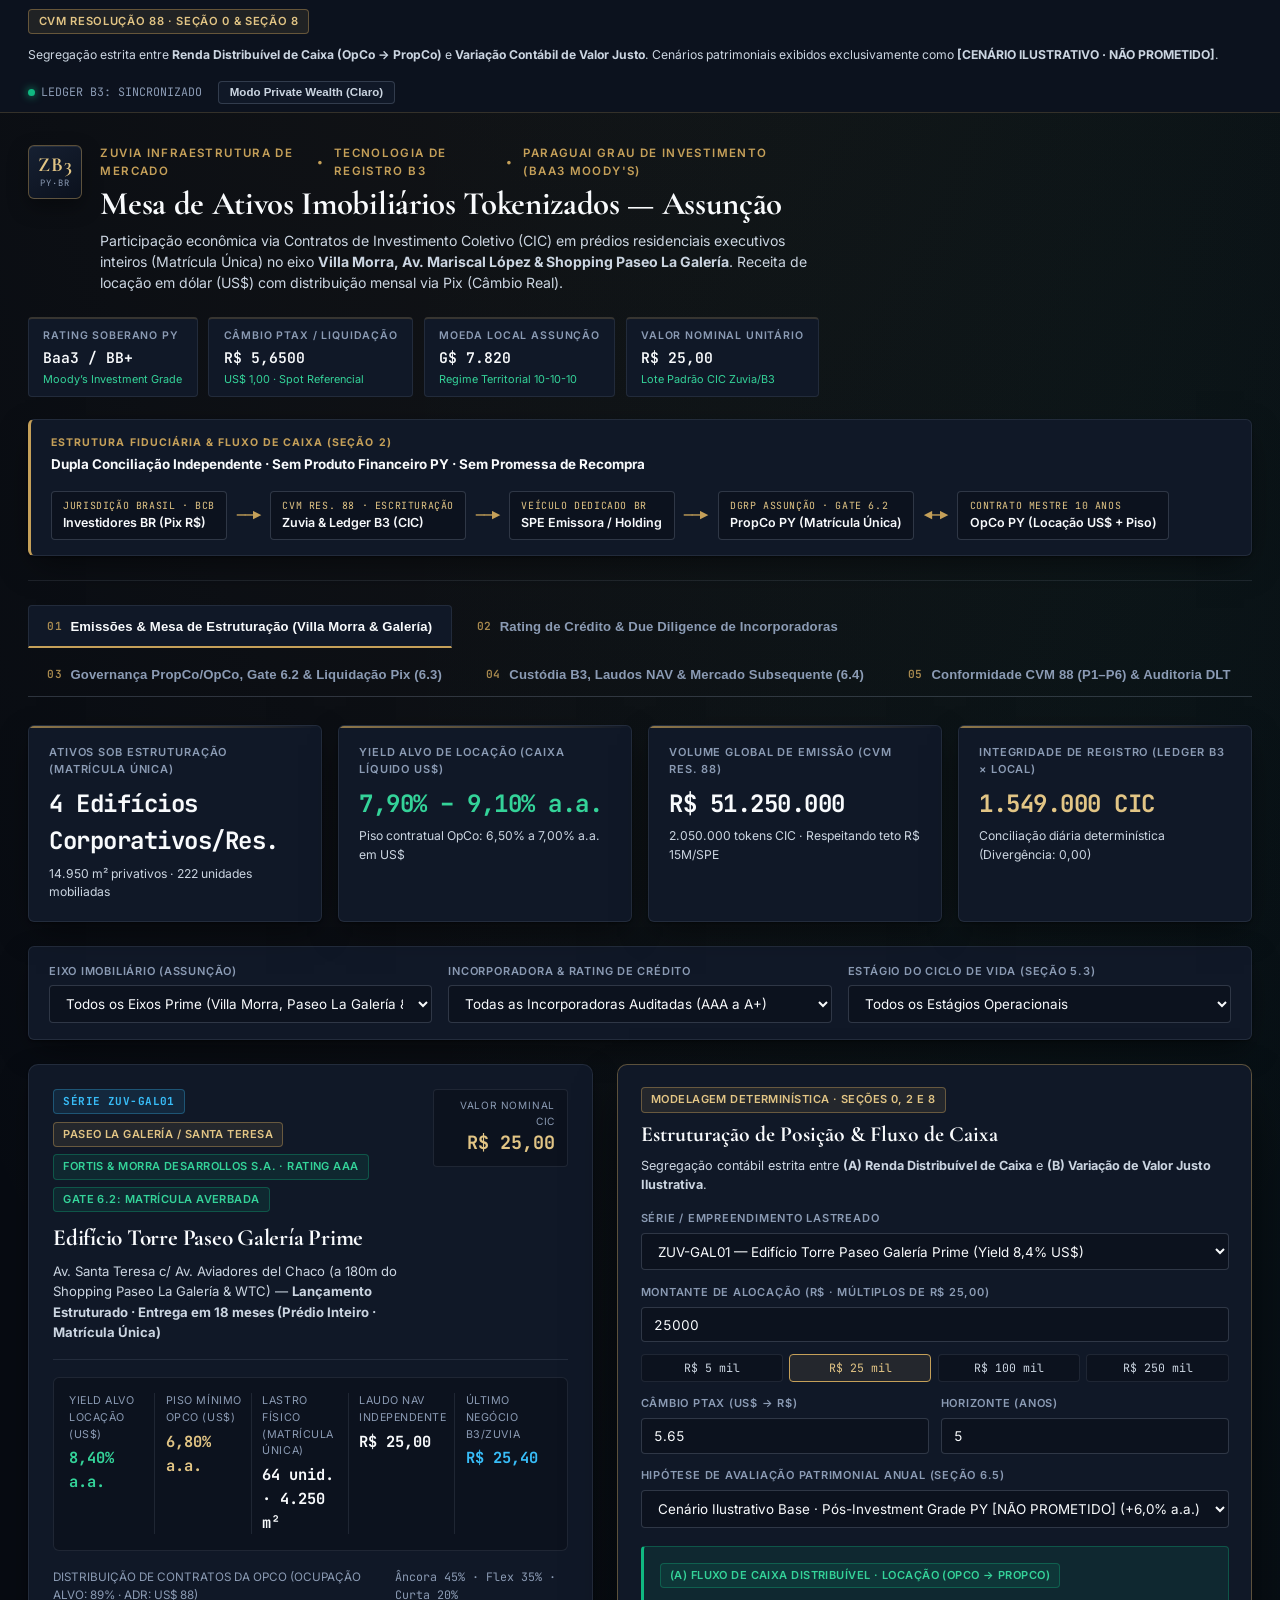
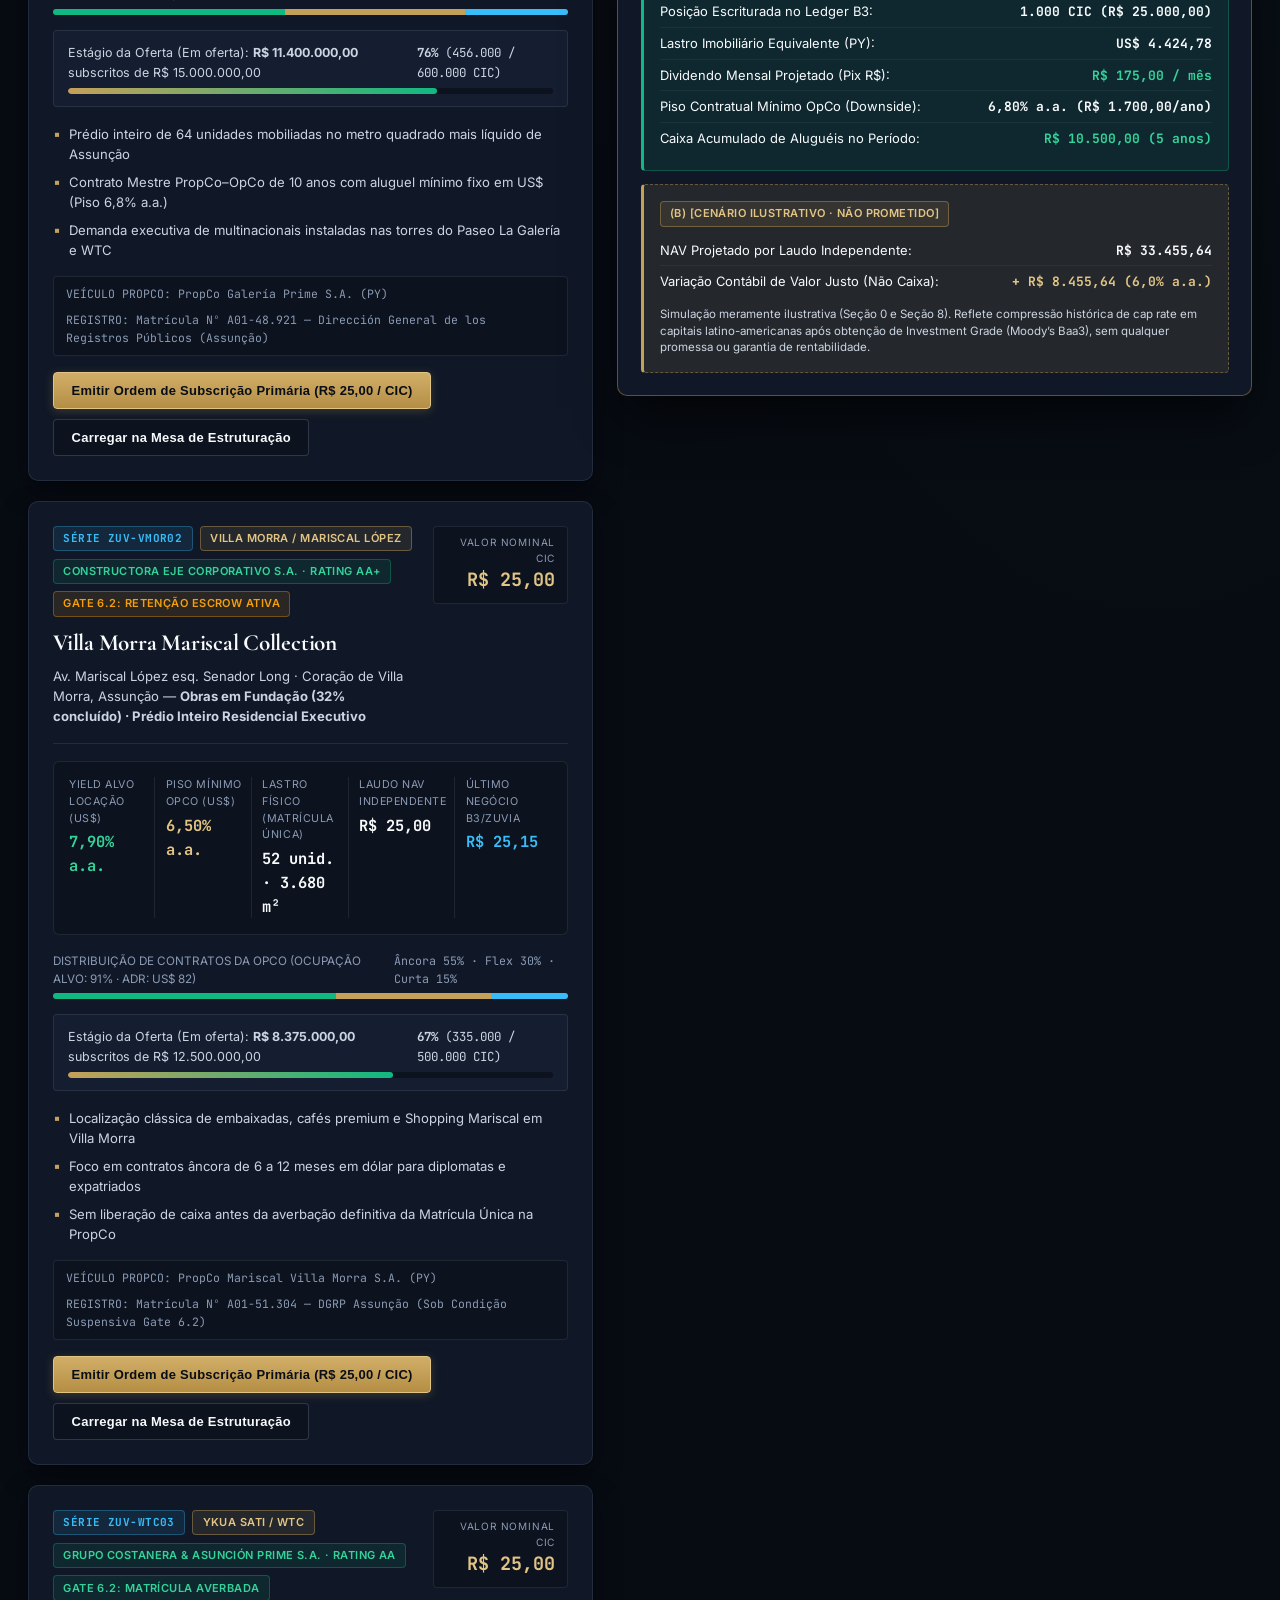
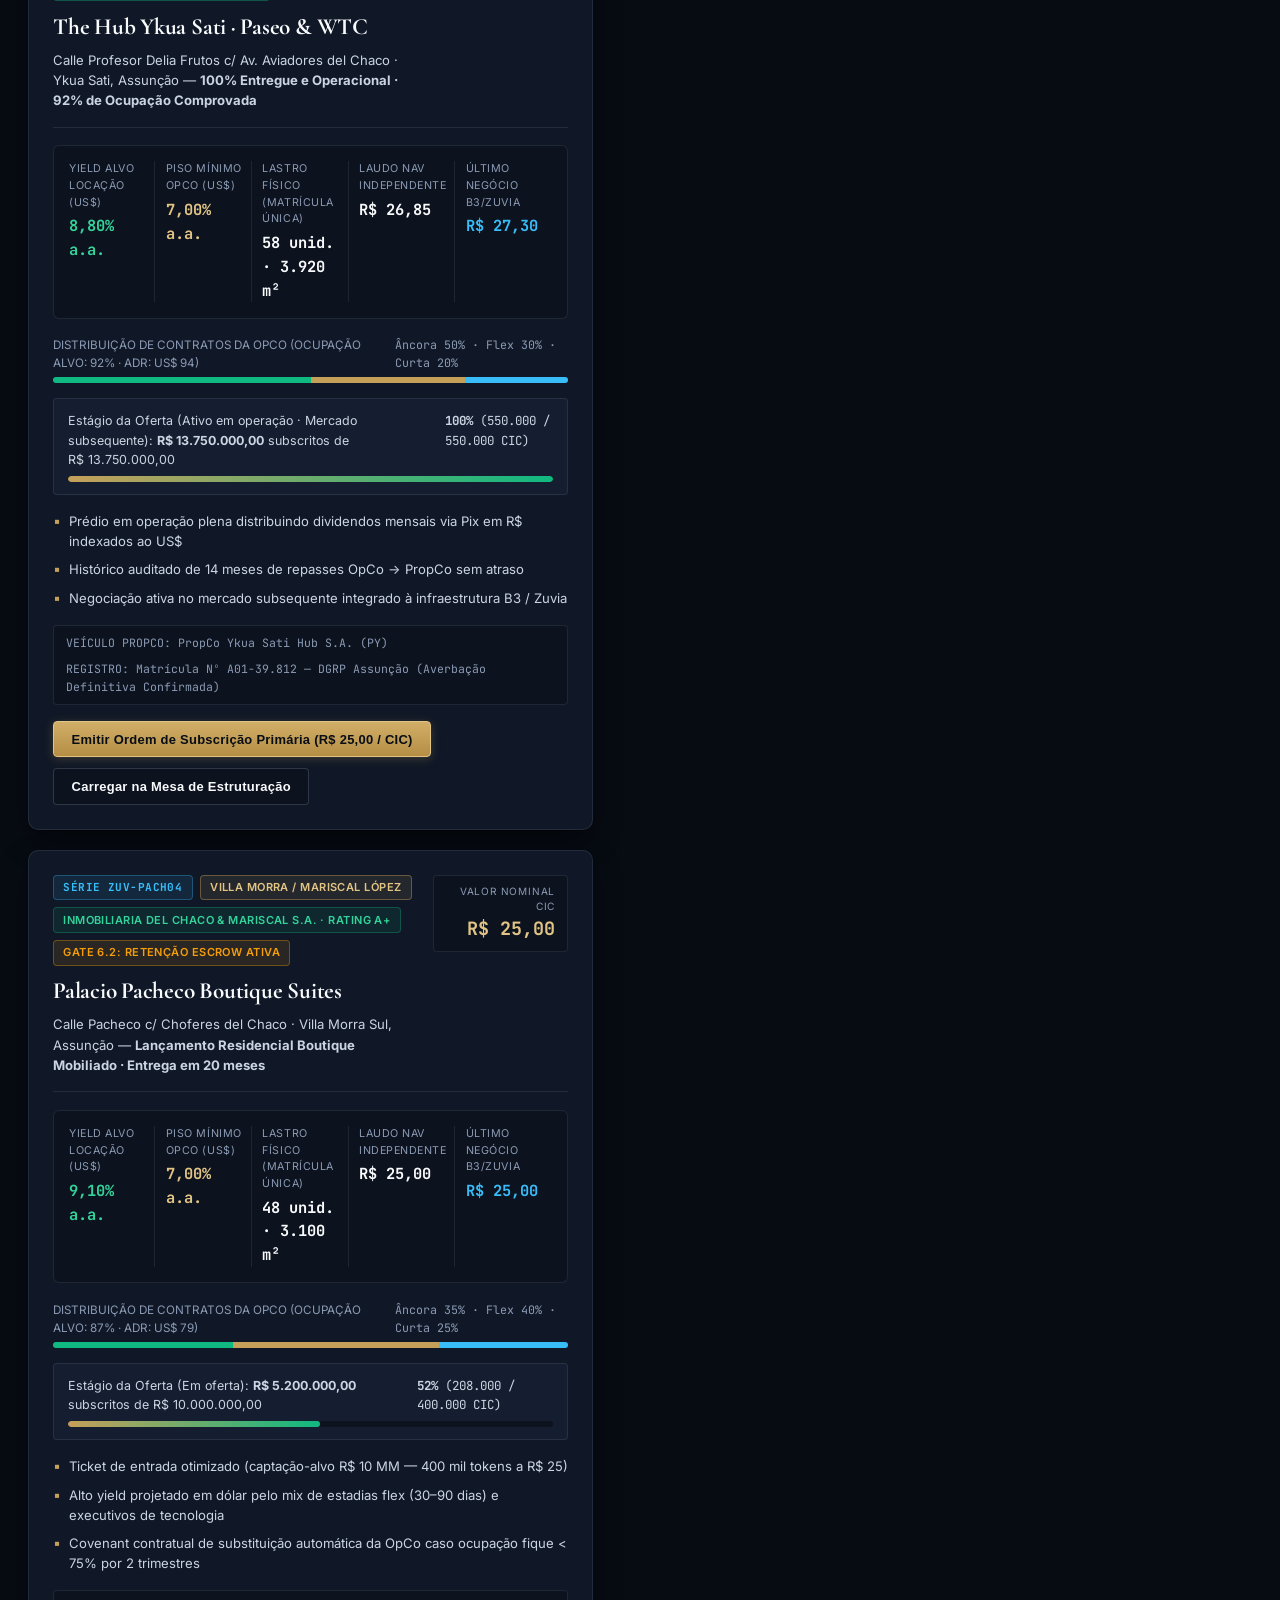
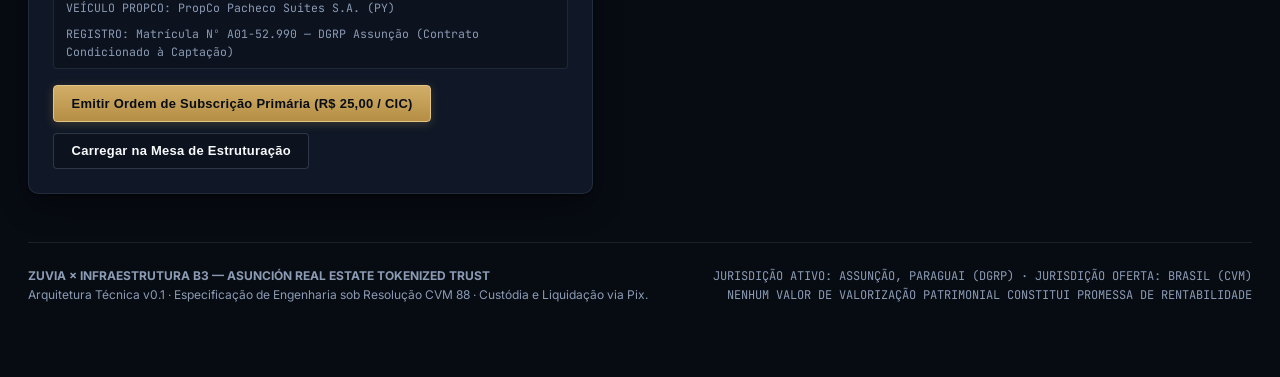
==== index.html @ bc5715fb "feat: Marketplace Institucional de Tokens Imobiliarios Assuncao (Zuvia, CVM 88 e B3)" ====
<!DOCTYPE html>
<html lang="pt-BR" data-theme="dark">
<head>
  <meta charset="UTF-8" />
  <meta name="viewport" content="width=device-width, initial-scale=1.0" />
  <title>Zuvia × B3 | Real Estate Private Trust — Assunção (Villa Morra &amp; Paseo La Galería)</title>
  <link rel="stylesheet" href="styles.css" />
</head>
<body>
  <!-- Barra Institucional de Governança e Sincronização Ledger B3 -->
  <div class="institutional-topbar" role="region" aria-label="Governança Regulatória CVM Resolução 88 e Sincronização B3">
    <div class="topbar-left">
      <span class="compliance-pill">CVM Resolução 88 · Seção 0 &amp; Seção 8</span>
      <span>
        Segregação estrita entre <strong>Renda Distribuível de Caixa (OpCo → PropCo)</strong> e <strong>Variação Contábil de Valor Justo</strong>. Cenários patrimoniais exibidos exclusivamente como <strong>[CENÁRIO ILUSTRATIVO · NÃO PROMETIDO]</strong>.
      </span>
    </div>
    <div class="topbar-right">
      <span class="status-indicator">
        <span class="led-dot" aria-hidden="true"></span>
        LEDGER B3: SINCRONIZADO
      </span>
      <button type="button" class="theme-toggle-btn" id="btnToggleTheme" aria-label="Alternar tema visual">
        <span id="themeToggleLabel">Modo Private Wealth (Claro)</span>
      </button>
    </div>
  </div>

  <div class="container">
    <!-- Cabeçalho Institucional Private Banking -->
    <header class="site-header">
      <div class="header-top">
        <div class="brand-group">
          <div class="brand-crest" aria-hidden="true">
            <span class="crest-code">ZB3</span>
            <span class="crest-sub">PY·BR</span>
          </div>
          <div class="brand-title">
            <div class="brand-eyebrow">
              <span>ZUVIA INFRAESTRUTURA DE MERCADO</span>
              <span>•</span>
              <span>TECNOLOGIA DE REGISTRO B3</span>
              <span>•</span>
              <span>PARAGUAI GRAU DE INVESTIMENTO (Baa3 MOODY'S)</span>
            </div>
            <h1>Mesa de Ativos Imobiliários Tokenizados — Assunção</h1>
            <p class="brand-subtitle">
              Participação econômica via Contratos de Investimento Coletivo (CIC) em prédios residenciais executivos inteiros (Matrícula Única) no eixo <strong>Villa Morra, Av. Mariscal López &amp; Shopping Paseo La Galería</strong>. Receita de locação em dólar (US$) com distribuição mensal via Pix (Câmbio Real).
            </p>
          </div>
        </div>

        <div class="header-tickers" aria-label="Indicadores Financeiros e Soberanos">
          <div class="ticker-pill">
            <span class="label">Rating Soberano PY</span>
            <span class="val">Baa3 / BB+</span>
            <span class="sub-val">Moody’s Investment Grade</span>
          </div>
          <div class="ticker-pill">
            <span class="label">Câmbio PTAX / Liquidação</span>
            <span class="val" id="headerCambioBrl">R$ 5,6500</span>
            <span class="sub-val">US$ 1,00 · Spot Referencial</span>
          </div>
          <div class="ticker-pill">
            <span class="label">Moeda Local Assunção</span>
            <span class="val">G$ 7.820</span>
            <span class="sub-val">Regime Territorial 10-10-10</span>
          </div>
          <div class="ticker-pill">
            <span class="label">Valor Nominal Unitário</span>
            <span class="val">R$ 25,00</span>
            <span class="sub-val">Lote Padrão CIC Zuvia/B3</span>
          </div>
        </div>
      </div>

      <!-- Arquitetura Jurídico-Operacional e Custódia Cross-Border (Seção 2) -->
      <div class="custody-architecture-bar" aria-label="Arquitetura Jurídico-Operacional Seção 2">
        <div class="custody-title-col">
          <span class="eyebrow">Estrutura Fiduciária &amp; Fluxo de Caixa (Seção 2)</span>
          <strong>Dupla Conciliação Independente · Sem Produto Financeiro PY · Sem Promessa de Recompra</strong>
        </div>
        <div class="arch-flow">
          <div class="arch-node">
            <span class="node-jur">Jurisdição Brasil · BCB</span>
            <span class="node-name">Investidores BR (Pix R$)</span>
          </div>
          <span class="arch-connector">──▶</span>
          <div class="arch-node">
            <span class="node-jur">CVM Res. 88 · Escrituração</span>
            <span class="node-name">Zuvia &amp; Ledger B3 (CIC)</span>
          </div>
          <span class="arch-connector">──▶</span>
          <div class="arch-node">
            <span class="node-jur">Veículo Dedicado BR</span>
            <span class="node-name">SPE Emissora / Holding</span>
          </div>
          <span class="arch-connector">──▶</span>
          <div class="arch-node">
            <span class="node-jur">DGRP Assunção · Gate 6.2</span>
            <span class="node-name">PropCo PY (Matrícula Única)</span>
          </div>
          <span class="arch-connector">◀─▶</span>
          <div class="arch-node">
            <span class="node-jur">Contrato Mestre 10 Anos</span>
            <span class="node-name">OpCo PY (Locação US$ + Piso)</span>
          </div>
        </div>
      </div>
    </header>

    <!-- Navegação Executiva de Módulos -->
    <nav class="nav-tabs" aria-label="Módulos do Sistema Institucional">
      <button type="button" class="tab-btn active" data-tab="tab-marketplace">
        <span class="tab-num">01</span> Emissões &amp; Mesa de Estruturação (Villa Morra &amp; Galería)
      </button>
      <button type="button" class="tab-btn" data-tab="tab-construtoras">
        <span class="tab-num">02</span> Rating de Crédito &amp; Due Diligence de Incorporadoras
      </button>
      <button type="button" class="tab-btn" data-tab="tab-propco-opco">
        <span class="tab-num">03</span> Governança PropCo/OpCo, Gate 6.2 &amp; Liquidação Pix (6.3)
      </button>
      <button type="button" class="tab-btn" data-tab="tab-carteira-b3">
        <span class="tab-num">04</span> Custódia B3, Laudos NAV &amp; Mercado Subsequente (6.4)
      </button>
      <button type="button" class="tab-btn" data-tab="tab-governanca">
        <span class="tab-num">05</span> Conformidade CVM 88 (P1–P6) &amp; Auditoria DLT
      </button>
    </nav>

    <!-- MÓDULO 01: MARKETPLACE VILLA MORRA & PASEO LA GALERÍA + SIMULADOR -->
    <section id="tab-marketplace" class="tab-panel active" aria-label="Emissões Primárias e Simulador Patrimonial">
      <div class="kpi-grid">
        <div class="kpi-card">
          <div class="kpi-label">Ativos Sob Estruturação (Matrícula Única)</div>
          <div class="kpi-value">4 Edifícios Corporativos/Res.</div>
          <div class="kpi-sub">14.950 m² privativos · 222 unidades mobiliadas</div>
        </div>
        <div class="kpi-card">
          <div class="kpi-label">Yield Alvo de Locação (Caixa Líquido US$)</div>
          <div class="kpi-value" style="color: var(--emerald-light);">7,90% – 9,10% a.a.</div>
          <div class="kpi-sub">Piso contratual OpCo: 6,50% a 7,00% a.a. em US$</div>
        </div>
        <div class="kpi-card">
          <div class="kpi-label">Volume Global de Emissão (CVM Res. 88)</div>
          <div class="kpi-value">R$ 51.250.000</div>
          <div class="kpi-sub">2.050.000 tokens CIC · Respeitando teto R$ 15M/SPE</div>
        </div>
        <div class="kpi-card">
          <div class="kpi-label">Integridade de Registro (Ledger B3 × Local)</div>
          <div class="kpi-value" style="color: var(--gold-light);">1.549.000 CIC</div>
          <div class="kpi-sub">Conciliação diária determinística (Divergência: 0,00)</div>
        </div>
      </div>

      <!-- Filtros Institucionais -->
      <div class="filter-bar">
        <div class="filter-group">
          <label for="filterZona">Eixo Imobiliário (Assunção)</label>
          <select id="filterZona">
            <option value="TODAS">Todos os Eixos Prime (Villa Morra, Paseo La Galería &amp; WTC)</option>
            <option value="Paseo La Galería / Santa Teresa">Eixo Shopping Paseo La Galería / Av. Santa Teresa</option>
            <option value="Villa Morra / Mariscal López">Villa Morra / Av. Mariscal López</option>
            <option value="Ykua Sati / WTC">Ykua Sati / WTC Asunción</option>
          </select>
        </div>

        <div class="filter-group">
          <label for="filterConstrutora">Incorporadora &amp; Rating de Crédito</label>
          <select id="filterConstrutora">
            <option value="TODAS">Todas as Incorporadoras Auditadas (AAA a A+)</option>
            <option value="CONST-FORTIS">Fortis &amp; Morra Desarrollos S.A. (Rating AAA · PwC)</option>
            <option value="CONST-EJE">Constructora Eje Corporativo S.A. (Rating AA+ · Deloitte)</option>
            <option value="CONST-COSTANERA">Grupo Costanera &amp; Asunción Prime (Rating AA · EY)</option>
            <option value="CONST-CHACO">Inmobiliaria del Chaco &amp; Mariscal S.A. (Rating A+ · Grant Thornton)</option>
          </select>
        </div>

        <div class="filter-group">
          <label for="filterStatus">Estágio do Ciclo de Vida (Seção 5.3)</label>
          <select id="filterStatus">
            <option value="TODOS">Todos os Estágios Operacionais</option>
            <option value="Em oferta">Oferta Pública Primária Zuvia (R$ 25,00 / CIC)</option>
            <option value="Ativo em operação · Mercado subsequente">Ativo Operacional · Negociação Subsequente B3</option>
          </select>
        </div>
      </div>

      <div class="marketplace-layout">
        <!-- Dossiês dos Ativos -->
        <div id="assetCardsContainer" class="cards-grid"></div>

        <!-- Mesa de Simulação de Fluxo de Caixa (Seções 0, 2 e 8) -->
        <aside class="simulator-panel" aria-label="Calculadora Institucional de Renda e Cenário Ilustrativo">
          <span class="badge badge-gold">MODELAGEM DETERMINÍSTICA · SEÇÕES 0, 2 E 8</span>
          <h3>Estruturação de Posição &amp; Fluxo de Caixa</h3>
          <p style="font-size: 0.79rem; color: var(--text-secondary);">
            Segregação contábil estrita entre <strong>(A) Renda Distribuível de Caixa</strong> e <strong>(B) Variação de Valor Justo Ilustrativa</strong>.
          </p>

          <div class="sim-form">
            <div class="filter-group">
              <label for="simAtivoSelect">Série / Empreendimento Lastreado</label>
              <select id="simAtivoSelect"></select>
            </div>

            <div class="filter-group">
              <label for="simValorBrl">Montante de Alocação (R$ · Múltiplos de R$ 25,00)</label>
              <input type="number" id="simValorBrl" value="25000" min="25" step="250" class="mono" />
              <div class="tranche-buttons" aria-label="Seleção rápida de aporte">
                <button type="button" class="tranche-btn" data-val="5000">R$ 5 mil</button>
                <button type="button" class="tranche-btn active" data-val="25000">R$ 25 mil</button>
                <button type="button" class="tranche-btn" data-val="100000">R$ 100 mil</button>
                <button type="button" class="tranche-btn" data-val="250000">R$ 250 mil</button>
              </div>
            </div>

            <div style="display: grid; grid-template-columns: 1fr 1fr; gap: 0.75rem;">
              <div class="filter-group">
                <label for="simCambioBrl">Câmbio PTAX (US$ → R$)</label>
                <input type="number" id="simCambioBrl" value="5.65" min="3.50" max="10.00" step="0.05" class="mono" />
              </div>
              <div class="filter-group">
                <label for="simAnos">Horizonte (Anos)</label>
                <input type="number" id="simAnos" value="5" min="1" max="15" step="1" class="mono" />
              </div>
            </div>

            <div class="filter-group">
              <label for="simCenarioSelect">Hipótese de Avaliação Patrimonial Anual (Seção 6.5)</label>
              <select id="simCenarioSelect"></select>
            </div>
          </div>

          <!-- BLOCO A: RENDA DISTRIBUÍVEL DE CAIXA (SEÇÃO 2 e 6.3) -->
          <div class="sim-box-cash">
            <div class="badge badge-rating" style="margin-bottom: 0.5rem;">
              (A) FLUXO DE CAIXA DISTRIBUÍVEL · LOCAÇÃO (OpCo → PropCo)
            </div>
            <div class="sim-row">
              <span>Posição Escriturada no Ledger B3:</span>
              <strong id="simOutTokens">1.000 CIC</strong>
            </div>
            <div class="sim-row">
              <span>Lastro Imobiliário Equivalente (PY):</span>
              <strong id="simOutCapitalUsd">US$ 4.424,78</strong>
            </div>
            <div class="sim-row">
              <span>Dividendo Mensal Projetado (Pix R$):</span>
              <strong id="simOutRendaMensal" style="color: var(--emerald-light);">R$ 175,00 / mês</strong>
            </div>
            <div class="sim-row">
              <span>Piso Contratual Mínimo OpCo (Downside):</span>
              <strong id="simOutPisoAnual">6,8% a.a. (R$ 1.700,00/ano)</strong>
            </div>
            <div class="sim-row">
              <span>Caixa Acumulado de Aluguéis no Período:</span>
              <strong id="simOutRendaTotalHorizonte" style="color: var(--emerald-light);">R$ 10.500,00</strong>
            </div>
          </div>

          <!-- BLOCO B: VARIAÇÃO CONTÁBIL DE VALOR JUSTO (SEÇÃO 0, 2 e 8) -->
          <div class="sim-box-valuation">
            <div class="badge badge-gold" style="margin-bottom: 0.5rem;">
              (B) [CENÁRIO ILUSTRATIVO · NÃO PROMETIDO]
            </div>
            <div class="sim-row">
              <span>NAV Projetado por Laudo Independente:</span>
              <strong id="simOutPatrimonioFinal">R$ 33.455,64</strong>
            </div>
            <div class="sim-row">
              <span>Variação Contábil de Valor Justo (Não Caixa):</span>
              <strong id="simOutGanhoCapital" style="color: var(--gold-light);">+ R$ 8.455,64</strong>
            </div>
            <p id="simOutAvisoCenario" style="font-size: 0.72rem; color: var(--text-secondary); margin-top: 0.55rem; line-height: 1.45;"></p>
          </div>
        </aside>
      </div>
    </section>

    <!-- MÓDULO 02: CONSTRUTORAS, OBRAS DE REFERÊNCIA E RATING DE CRÉDITO/RISCO -->
    <section id="tab-construtoras" class="tab-panel" aria-label="Relatório de Crédito e Due Diligence de Incorporadoras">
      <div class="section-card">
        <h2>Comitê de Crédito &amp; Due Diligence Técnica — Incorporadoras Homologadas em Assunção</h2>
        <p class="section-desc">
          Análise institucional de solvência, alavancagem (Dívida Líquida/PL), histórico de entregas no eixo Villa Morra / Santa Teresa e estrutura de Fideicomiso Bancário (Escrow). Conforme Seção 1 da especificação técnica, <strong>nenhuma construtora oferece garantia de recompra</strong>; a segurança estrutural reside na titularidade da Matrícula Única pela PropCo PY (Gate 6.2) e no Contrato Mestre de Locação com a OpCo PY.
        </p>
        <div id="buildersContainer" class="builders-grid"></div>
      </div>
    </section>

    <!-- MÓDULO 03: ESTRUTURA PROPCO/OPCO, GATE DE MATRÍCULA 6.2 E DISTRIBUIÇÃO PIX 6.3 -->
    <section id="tab-propco-opco" class="tab-panel" aria-label="Governança Fiduciária PropCo OpCo e Gates Operacionais">
      <div class="gate-grid">
        <!-- Gate 6.2: Aquisição do Imóvel e Registro da Matrícula -->
        <div class="section-card">
          <span class="badge badge-gold">SEÇÃO 6.2 &amp; SEÇÃO 8 · TRAVA FIDUCIÁRIA DE DESEMBOLSO</span>
          <h2 style="margin-top: 0.4rem;">Gate 6.2 — Controle de Desembolso BR → PropCo PY</h2>
          <p class="section-desc">
            Diretriz de Engenharia: <strong>Proibida inversão de fluxo</strong>. O motor financeiro bloqueia qualquer remessa internacional da conta segregada da oferta enquanto a Certidão de Matrícula Única emitida pela <em>Dirección General de los Registros Públicos (Assunção)</em> em nome da PropCo PY não estiver averbada e auditada.
          </p>

          <div class="filter-group" style="margin-bottom: 1rem;">
            <label for="gate62AtivoSelect">Selecionar Série para Auditoria do Gate 6.2</label>
            <select id="gate62AtivoSelect"></select>
          </div>

          <div id="gate62StatusBox" class="gate-card"></div>

          <div style="margin-top: 1.1rem; display: flex; flex-wrap: wrap; gap: 0.65rem;">
            <button type="button" class="btn btn-secondary" id="btnAnexarCertidaoGate62">
              Registrar Averbação de Escritura DGRP (Assunção)
            </button>
            <button type="button" class="btn btn-primary" id="btnTestarDesembolsoGate62">
              Submeter Ordem de Remessa Cambial BR → PropCo PY
            </button>
          </div>
          <div id="gate62Feedback"></div>
        </div>

        <!-- Gate 6.3: Operação OpCo e Aprovação em Dupla para Pix -->
        <div class="section-card">
          <span class="badge badge-rating">SEÇÃO 6.3 &amp; SEÇÃO 9 · ALÇADA DUPLA OBRIGATÓRIA</span>
          <h2 style="margin-top: 0.4rem;">Fluxo 6.3 — Fechamento OpCo &amp; Liquidação Pix de Dividendos</h2>
          <p class="section-desc">
            Conciliação do aluguel mínimo fixo + variável pago pela OpCo PY à PropCo PY, retenção de tributos territoriais paraguaios e exigência de dupla assinatura eletrônica (Diretoria Financeira + Compliance) antes da instrução de pagamento Pix via Zuvia.
          </p>

          <div id="opcoResumoBox" class="gate-card" style="margin-bottom: 1rem;"></div>

          <div style="display: flex; flex-direction: column; gap: 0.65rem; margin-bottom: 1.1rem; padding: 0.85rem; background: var(--bg-surface); border: 1px solid var(--border-hairline); border-radius: var(--radius-xs);">
            <label style="display: flex; align-items: center; gap: 0.6rem; font-size: 0.82rem; cursor: pointer;">
              <input type="checkbox" id="chkAprovFinanceiro" />
              <span><strong>1ª Assinatura — Diretoria Financeira:</strong> Fechamento de câmbio US$ → R$ (PTAX R$ 5,6500) e extrato bancário da PropCo PY conciliados.</span>
            </label>
            <label style="display: flex; align-items: center; gap: 0.6rem; font-size: 0.82rem; cursor: pointer;">
              <input type="checkbox" id="chkAprovCompliance" />
              <span><strong>2ª Assinatura — Compliance &amp; Risco:</strong> Snapshot de titularidade validado contra o Ledger B3 e obrigações fiscais verificadas.</span>
            </label>
          </div>

          <button type="button" class="btn btn-primary" id="btnExecutarDistribuicaoPix">
            Autorizar &amp; Liquidar Lote de Dividendos via Pix (Zuvia / B3)
          </button>
          <div id="gate63Feedback"></div>
        </div>
      </div>

      <!-- Tabela Detalhada dos 3 Canais da OpCo -->
      <div class="section-card">
        <h2>Demonstrativo Operacional da OpCo por Canal de Locação (Competência Outubro/2026 · ZUV-WTC03)</h2>
        <p class="section-desc">
          Monitoramento contínuo do Contrato de Locação Mestre PropCo–OpCo (entidades <code>ReceitaMensal</code> e <code>FluxoPropCo</code> da Seção 4). Inclui cláusula de <em>step-in right</em> (substituição da OpCo) caso a ocupação consolidada permaneça inferior a 75% por 2 trimestres consecutivos.
        </p>
        <div class="table-wrap">
          <table>
            <thead>
              <tr>
                <th>Canal de Locação Mobiliada</th>
                <th>Unidades Alocadas</th>
                <th>Taxa de Ocupação</th>
                <th>Receita Bruta (US$)</th>
                <th>OpEx Operacional (US$)</th>
                <th>Perfil de Locatários (Eixo Villa Morra / WTC)</th>
              </tr>
            </thead>
            <tbody id="opcoChannelsTableBody"></tbody>
          </table>
        </div>
      </div>
    </section>

    <!-- MÓDULO 04: CARTEIRA DO INVESTIDOR, LAUDOS NAV & MERCADO SUBSEQUENTE B3/ZUVIA -->
    <section id="tab-carteira-b3" class="tab-panel" aria-label="Custódia B3, Laudos Independentes e Mercado Subsequente">
      <div class="section-card">
        <div style="display: flex; flex-wrap: wrap; justify-content: space-between; align-items: flex-start; gap: 1rem; margin-bottom: 1.1rem;">
          <div>
            <h2>Posição Consolidada sob Custódia (Espelho do Ledger B3) &amp; Distinção NAV × Preço (Seção 6.4)</h2>
            <p class="section-desc" style="margin-bottom: 0;">
              Em conformidade com a Seção 6.4: este sistema não forma preço; apresenta em colunas segregadas o <strong>Valor Patrimonial por Token (Laudo NAV Independente)</strong> e o <strong>Último Preço Negociado no Ambiente B3/Zuvia</strong>.
            </p>
          </div>
          <span class="badge badge-warning">AVISO REGULATÓRIO: LIQUIDEZ SECUNDÁRIA NÃO É GARANTIDA</span>
        </div>

        <div class="table-wrap">
          <table>
            <thead>
              <tr>
                <th>Código CIC</th>
                <th>Ativo Lastreado (Assunção)</th>
                <th>Posição Custodiada</th>
                <th>Preço Médio</th>
                <th>Valor Patrimonial (Laudo NAV)</th>
                <th>Último Negócio (Ambiente B3/Zuvia)</th>
                <th>Provento Caixa Estimado (Pix/mês)</th>
                <th>Chave de Registro Ledger B3</th>
              </tr>
            </thead>
            <tbody id="portfolioTableBody"></tbody>
          </table>
        </div>
      </div>

      <div class="gate-grid">
        <div class="section-card">
          <h2>Livro de Ofertas — Ambiente de Negociação Subsequente B3 / Zuvia</h2>
          <p class="section-desc">
            Negociação restrita a investidores qualificados/aptos com KYC ativo na Zuvia e liquidação D+0 via Pix.
          </p>
          <div class="table-wrap">
            <table>
              <thead>
                <tr>
                  <th>Natureza</th>
                  <th>Série CIC</th>
                  <th>Quantidade</th>
                  <th>Cotação (R$)</th>
                  <th>Ambiente de Liquidação</th>
                </tr>
              </thead>
              <tbody id="orderBookTableBody"></tbody>
            </table>
          </div>
        </div>

        <div class="section-card">
          <h2>Laudos Anuais de Avaliação Independente &amp; Assinatura SHA-256 (Seção 6.5)</h2>
          <p class="section-desc">
            Registros imutáveis de valor justo (<em>Fair Value</em>) emitidos por avaliadores internacionais. Variações patrimoniais não transitam pelo caixa distribuível mensal.
          </p>
          <div id="laudosContainer" style="display: flex; flex-direction: column; gap: 0.75rem;"></div>
        </div>
      </div>
    </section>

    <!-- MÓDULO 05: GOVERNANÇA CVM 88, CHECKLIST P1-P6 E CONCILIAÇÃO DIÁRIA B3 -->
    <section id="tab-governanca" class="tab-panel" aria-label="Governança Jurídica P1 a P6 e Conciliação DLT">
      <div class="section-card">
        <h2>Matriz de Condições Precedentes &amp; Governança Regulatória — Pontos P1 a P6 (Seção 0)</h2>
        <p class="section-desc">
          Controle de engenharia e compliance jurídico pré-emissão para validação junto aos assessores legais (Brasil e Paraguai), Zuvia e B3, conforme documentado em <a href="ESPECIFICACAO_IMOBILIARIO_ZUVIA.md" style="color: var(--gold-light);">ESPECIFICACAO_IMOBILIARIO_ZUVIA.md</a>.
        </p>
        <div class="table-wrap">
          <table>
            <thead>
              <tr>
                <th>Item</th>
                <th>Matéria Regulatória / Estrutural</th>
                <th>Relevância Crítica</th>
                <th>Alçada Responsável</th>
                <th>Trava de Engenharia Implementada</th>
              </tr>
            </thead>
            <tbody id="p1p6TableBody"></tbody>
          </table>
        </div>
      </div>

      <div class="gate-grid">
        <div class="section-card">
          <div style="display: flex; justify-content: space-between; align-items: center; gap: 0.75rem; margin-bottom: 0.75rem;">
            <h2>Conciliação Diária Automatizada: Base Local × Ledger B3 (Seção 9)</h2>
            <button type="button" class="btn btn-secondary" id="btnRodarConciliacaoB3">
              Executar Reconciliação DLT
            </button>
          </div>
          <p class="section-desc">
            A infraestrutura B3/Zuvia constitui a fonte primária da verdade para titularidade dos tokens. Divergências acionam bloqueio automático de pagamento.
          </p>
          <div class="table-wrap">
            <table>
              <thead>
                <tr>
                  <th>Série CIC</th>
                  <th>Espelho Local</th>
                  <th>Registro B3</th>
                  <th>Delta</th>
                  <th>Status de Auditoria</th>
                </tr>
              </thead>
              <tbody id="reconciliationTableBody"></tbody>
            </table>
          </div>
        </div>

        <div class="section-card">
          <h2>Trilha de Auditoria Imutável (<code>EventoAuditoria</code> · Seções 4 e 9)</h2>
          <p class="section-desc">
            Registro cronológico assinado de eventos de subscrição, averbação de matrícula, conciliação de custódia e distribuição de caixa.
          </p>
          <div id="auditLogContainer" style="display: flex; flex-direction: column; gap: 0.65rem;"></div>
        </div>
      </div>
    </section>

    <footer class="institutional-footer">
      <div>
        <strong>ZUVIA × INFRAESTRUTURA B3 — ASUNCIÓN REAL ESTATE TOKENIZED TRUST</strong><br />
        Arquitetura Técnica v0.1 · Especificação de Engenharia sob Resolução CVM 88 · Custódia e Liquidação via Pix.
      </div>
      <div class="mono" style="text-align: right;">
        JURISDIÇÃO ATIVO: ASSUNÇÃO, PARAGUAI (DGRP) · JURISDIÇÃO OFERTA: BRASIL (CVM)<br />
        NENHUM VALOR DE VALORIZAÇÃO PATRIMONIAL CONSTITUI PROMESSA DE RENTABILIDADE
      </div>
    </footer>
  </div>

  <!-- BOLETA INSTITUCIONAL DE SUBSCRIÇÃO PRIMÁRIA (<dialog closedby="any">) -->
  <dialog id="subscribeDialog" closedby="any" aria-labelledby="dialogSubscribeTitle">
    <div class="dialog-inner">
      <div class="dialog-header">
        <div>
          <span class="badge badge-gold" id="modalAssetTicker">ZUV-GAL01</span>
          <h3 id="dialogSubscribeTitle" style="font-family: var(--font-serif); font-size: 1.4rem; margin-top: 0.35rem;">
            Boleta de Subscrição Primária — Oferta Regulada CVM 88
          </h3>
        </div>
        <button type="button" class="close-btn" id="btnCloseDialog" aria-label="Fechar boleta">ESC ✕</button>
      </div>

      <p id="modalAssetSubtitle" style="font-size: 0.82rem; color: var(--text-secondary); margin-bottom: 1rem;"></p>

      <form id="subscribeForm" method="dialog" style="display: flex; flex-direction: column; gap: 0.95rem;">
        <div class="filter-group">
          <label for="modalQtdTokens">Quantidade de Tokens CIC (Valor Nominal Unitário: R$ 25,00)</label>
          <input type="number" id="modalQtdTokens" value="400" min="1" max="50000" step="10" class="mono" required />
        </div>

        <div class="sim-box-cash" style="margin-top: 0;">
          <div class="sim-row">
            <span>Volume Financeiro da Ordem (Liquidação Pix):</span>
            <strong id="modalTotalBrl">R$ 10.000,00</strong>
          </div>
          <div class="sim-row">
            <span>Exposição Patrimonial Equivalente na PropCo PY:</span>
            <strong id="modalTotalUsd">US$ 1.769,91</strong>
          </div>
          <div class="sim-row">
            <span>Dividendo Mensal Projetado (Caixa US$ → Pix R$):</span>
            <strong id="modalRendaMensalBrl" style="color: var(--emerald-light);">R$ 70,00 / mês</strong>
          </div>
          <div class="sim-row">
            <span>Proteção Contratual Mínima (Piso OpCo PY):</span>
            <strong id="modalPisoOpCo">6,8% a.a. em US$</strong>
          </div>
        </div>

        <label style="display: flex; align-items: flex-start; gap: 0.6rem; font-size: 0.77rem; color: var(--text-secondary); cursor: pointer; line-height: 1.45;">
          <input type="checkbox" id="modalTermoRisco" required style="margin-top: 0.2rem;" />
          <span>
            <strong>Termo de Ciência de Risco e Conformidade (CVM Res. 88):</strong> Declaro ciência de que a subscrição refere-se a Contrato de Investimento Coletivo (CIC) distribuído pela Zuvia e escriturado na infraestrutura B3, sem garantia de recompra por construtora ou terceiro, sem garantia de liquidez no mercado subsequente e com segregação estrita entre renda de locação e cenários ilustrativos de avaliação.
          </span>
        </label>

        <div style="display: flex; justify-content: flex-end; gap: 0.65rem; margin-top: 0.4rem;">
          <button type="button" class="btn btn-secondary" id="btnCancelModal">Cancelar Ordem</button>
          <button type="submit" class="btn btn-primary">Assinar &amp; Liquidar Ordem via Pix (R$)</button>
        </div>
      </form>
    </div>
  </dialog>

  <script src="real-estate.js"></script>
  <script src="app.js"></script>
</body>
</html>
---- styles.css ----
@import url('https://fonts.googleapis.com/css2?family=Cormorant+Garamond:ital,wght@0,600;0,700;1,600&family=Inter:wght@400;500;600;700&family=JetBrains+Mono:wght@400;500;600;700&display=swap');

:root {
  /* Paleta Private Banking / Institutional Dark (Default) */
  --bg-canvas: #070b12;
  --bg-surface: #0c121e;
  --bg-card: #101827;
  --bg-card-alt: #141e30;
  --bg-elevated: #19253a;
  --bg-glass: rgba(16, 24, 39, 0.86);

  --border-hairline: rgba(148, 163, 184, 0.14);
  --border-strong: rgba(148, 163, 184, 0.26);
  --border-gold: rgba(197, 160, 89, 0.42);
  --border-gold-subtle: rgba(197, 160, 89, 0.22);

  --text-primary: #f8fafc;
  --text-secondary: #cbd5e1;
  --text-muted: #8b9bb4;
  --text-faint: #64748b;

  /* Acentos Institucionais: Ouro Soberano, Verde Esmeralda Bancário, Azul B3 */
  --gold-primary: #c5a059;
  --gold-light: #e2c585;
  --gold-bg: rgba(197, 160, 89, 0.11);

  --emerald-primary: #10b981;
  --emerald-light: #34d399;
  --emerald-bg: rgba(16, 185, 129, 0.10);
  --emerald-border: rgba(16, 185, 129, 0.32);

  --navy-b3: #38bdf8;
  --navy-b3-bg: rgba(56, 189, 248, 0.10);
  --navy-b3-border: rgba(56, 189, 248, 0.30);

  --crimson-alert: #ef4444;
  --crimson-bg: rgba(239, 68, 68, 0.11);
  --crimson-border: rgba(239, 68, 68, 0.35);

  --radius-xs: 4px;
  --radius-sm: 6px;
  --radius-md: 10px;
  --radius-lg: 12px;

  --shadow-card: 0 12px 32px -8px rgba(0, 0, 0, 0.55), 0 1px 2px rgba(0, 0, 0, 0.4);
  --shadow-elevated: 0 24px 48px -12px rgba(0, 0, 0, 0.75);

  --font-serif: 'Cormorant Garamond', Georgia, 'Times New Roman', serif;
  --font-sans: 'Inter', -apple-system, BlinkMacSystemFont, 'Segoe UI', sans-serif;
  --font-mono: 'JetBrains Mono', 'SFMono-Regular', Consolas, monospace;
}

/* Tema Institucional Claro (Swiss Private Wealth Ivory & Navy) */
[data-theme="light"] {
  --bg-canvas: #f4f3ef;
  --bg-surface: #eae7e0;
  --bg-card: #ffffff;
  --bg-card-alt: #f9f8f5;
  --bg-elevated: #f1efe9;
  --bg-glass: rgba(255, 255, 255, 0.92);

  --border-hairline: rgba(15, 23, 42, 0.10);
  --border-strong: rgba(15, 23, 42, 0.20);
  --border-gold: rgba(154, 117, 48, 0.45);
  --border-gold-subtle: rgba(154, 117, 48, 0.25);

  --text-primary: #0a1120;
  --text-secondary: #334155;
  --text-muted: #52627a;
  --text-faint: #7c8ba1;

  --gold-primary: #9a7530;
  --gold-light: #7c5c1e;
  --gold-bg: rgba(154, 117, 48, 0.09);

  --emerald-primary: #047857;
  --emerald-light: #065f46;
  --emerald-bg: rgba(4, 120, 87, 0.08);
  --emerald-border: rgba(4, 120, 87, 0.28);

  --navy-b3: #0369a1;
  --navy-b3-bg: rgba(3, 105, 161, 0.08);
  --navy-b3-border: rgba(3, 105, 161, 0.25);

  --crimson-alert: #b91c1c;
  --crimson-bg: rgba(185, 28, 28, 0.08);
  --crimson-border: rgba(185, 28, 28, 0.28);

  --shadow-card: 0 4px 20px -4px rgba(15, 23, 42, 0.07), 0 1px 3px rgba(15, 23, 42, 0.04);
  --shadow-elevated: 0 20px 40px -12px rgba(15, 23, 42, 0.14);
}

* {
  box-sizing: border-box;
  margin: 0;
  padding: 0;
}

body {
  background-color: var(--bg-canvas);
  background-image:
    radial-gradient(ellipse 80% 50% at 50% -15%, rgba(197, 160, 89, 0.08), transparent),
    radial-gradient(ellipse 60% 40% at 90% 10%, rgba(16, 185, 129, 0.04), transparent);
  color: var(--text-primary);
  font-family: var(--font-sans);
  font-size: 14px;
  line-height: 1.55;
  min-height: 100vh;
  -webkit-font-smoothing: antialiased;
  transition: background-color 0.25s ease, color 0.25s ease;
}

.mono,
.tabular {
  font-family: var(--font-mono);
  font-variant-numeric: tabular-nums;
}

/* 1. Barra Superior de Governança e Compliance CVM 88 */
.institutional-topbar {
  background: var(--bg-surface);
  border-bottom: 1px solid var(--border-gold-subtle);
  padding: 0.55rem 1.75rem;
  font-size: 0.76rem;
  color: var(--text-secondary);
  display: flex;
  flex-wrap: wrap;
  align-items: center;
  justify-content: space-between;
  gap: 1rem;
}

.topbar-left {
  display: flex;
  align-items: center;
  gap: 0.75rem;
  flex-wrap: wrap;
}

.compliance-pill {
  display: inline-flex;
  align-items: center;
  gap: 0.4rem;
  padding: 0.18rem 0.6rem;
  border-radius: var(--radius-xs);
  background: var(--gold-bg);
  border: 1px solid var(--border-gold);
  color: var(--gold-light);
  font-weight: 600;
  font-size: 0.7rem;
  letter-spacing: 0.06em;
  text-transform: uppercase;
}

.topbar-right {
  display: flex;
  align-items: center;
  gap: 1rem;
}

.status-indicator {
  display: inline-flex;
  align-items: center;
  gap: 0.4rem;
  font-family: var(--font-mono);
  font-size: 0.73rem;
  color: var(--text-muted);
}

.led-dot {
  width: 7px;
  height: 7px;
  border-radius: 50%;
  background: var(--emerald-primary);
  box-shadow: 0 0 8px var(--emerald-primary);
}

.theme-toggle-btn {
  background: var(--bg-card);
  color: var(--text-secondary);
  border: 1px solid var(--border-strong);
  border-radius: var(--radius-xs);
  padding: 0.28rem 0.65rem;
  font-size: 0.72rem;
  font-weight: 600;
  cursor: pointer;
  display: inline-flex;
  align-items: center;
  gap: 0.35rem;
  transition: border-color 0.15s ease, color 0.15s ease;
}

.theme-toggle-btn:hover {
  border-color: var(--gold-primary);
  color: var(--text-primary);
}

/* Container Principal */
.container {
  max-width: 1400px;
  margin: 0 auto;
  padding: 0 1.75rem 4.5rem;
}

/* 2. Cabeçalho Executivo Private Banking */
.site-header {
  padding: 2rem 0 1.5rem;
  border-bottom: 1px solid var(--border-hairline);
  margin-bottom: 1.5rem;
}

.header-top {
  display: flex;
  flex-wrap: wrap;
  justify-content: space-between;
  align-items: flex-end;
  gap: 1.5rem;
}

.brand-group {
  display: flex;
  align-items: flex-start;
  gap: 1.15rem;
  max-width: 780px;
}

.brand-crest {
  width: 54px;
  height: 54px;
  border-radius: var(--radius-sm);
  background: linear-gradient(145deg, #162032 0%, #0b111d 100%);
  border: 1px solid var(--border-gold);
  display: flex;
  flex-direction: column;
  align-items: center;
  justify-content: center;
  color: var(--gold-light);
  box-shadow: inset 0 1px 0 rgba(255, 255, 255, 0.08), 0 8px 20px rgba(0, 0, 0, 0.35);
  flex-shrink: 0;
}

.brand-crest .crest-code {
  font-family: var(--font-serif);
  font-size: 1.25rem;
  font-weight: 700;
  letter-spacing: 0.05em;
  line-height: 1;
}

.brand-crest .crest-sub {
  font-family: var(--font-mono);
  font-size: 0.55rem;
  letter-spacing: 0.12em;
  color: var(--text-muted);
  margin-top: 2px;
}

.brand-eyebrow {
  font-size: 0.72rem;
  text-transform: uppercase;
  letter-spacing: 0.12em;
  color: var(--gold-primary);
  font-weight: 600;
  margin-bottom: 0.25rem;
  display: flex;
  align-items: center;
  gap: 0.6rem;
}

.brand-title h1 {
  font-family: var(--font-serif);
  font-size: 2.05rem;
  font-weight: 700;
  letter-spacing: -0.01em;
  line-height: 1.15;
  color: var(--text-primary);
}

.brand-subtitle {
  color: var(--text-secondary);
  font-size: 0.88rem;
  margin-top: 0.45rem;
  line-height: 1.5;
}

/* Desk Tickers (Câmbio, Soberano, Referência B3) */
.header-tickers {
  display: grid;
  grid-template-columns: repeat(4, auto);
  gap: 0.65rem;
}

@media (max-width: 900px) {
  .header-tickers {
    grid-template-columns: repeat(2, 1fr);
    width: 100%;
  }
}

.ticker-pill {
  background: var(--bg-card);
  border: 1px solid var(--border-hairline);
  border-top: 2px solid var(--border-gold-subtle);
  border-radius: var(--radius-xs);
  padding: 0.55rem 0.9rem;
  min-width: 142px;
}

.ticker-pill .label {
  color: var(--text-muted);
  display: block;
  font-size: 0.66rem;
  text-transform: uppercase;
  letter-spacing: 0.08em;
  font-weight: 600;
  margin-bottom: 0.15rem;
}

.ticker-pill .val {
  font-family: var(--font-mono);
  font-variant-numeric: tabular-nums;
  font-weight: 600;
  font-size: 0.92rem;
  color: var(--text-primary);
}

.ticker-pill .sub-val {
  font-size: 0.68rem;
  color: var(--emerald-light);
  display: block;
  margin-top: 1px;
}

/* 3. Diagrama de Custódia e Estrutura Societária Cross-Border (Seção 2) */
.custody-architecture-bar {
  margin-top: 1.35rem;
  background: var(--bg-card);
  border: 1px solid var(--border-hairline);
  border-left: 3px solid var(--gold-primary);
  border-radius: var(--radius-sm);
  padding: 0.95rem 1.25rem;
  display: flex;
  flex-wrap: wrap;
  align-items: center;
  justify-content: space-between;
  gap: 1rem;
  box-shadow: var(--shadow-card);
}

.custody-title-col {
  display: flex;
  flex-direction: column;
  gap: 0.15rem;
}

.custody-title-col .eyebrow {
  font-size: 0.66rem;
  text-transform: uppercase;
  letter-spacing: 0.1em;
  color: var(--gold-primary);
  font-weight: 700;
}

.custody-title-col strong {
  font-size: 0.84rem;
  color: var(--text-primary);
}

.arch-flow {
  display: flex;
  flex-wrap: wrap;
  align-items: center;
  gap: 0.45rem;
}

.arch-node {
  background: var(--bg-surface);
  border: 1px solid var(--border-strong);
  padding: 0.38rem 0.7rem;
  border-radius: var(--radius-xs);
  display: flex;
  flex-direction: column;
}

.arch-node .node-jur {
  font-family: var(--font-mono);
  font-size: 0.62rem;
  text-transform: uppercase;
  letter-spacing: 0.06em;
  color: var(--gold-light);
}

.arch-node .node-name {
  font-size: 0.78rem;
  font-weight: 600;
  color: var(--text-primary);
}

.arch-connector {
  color: var(--gold-primary);
  font-family: var(--font-mono);
  font-size: 0.85rem;
  padding: 0 0.15rem;
}

/* 4. Navegação Executiva de Módulos */
.nav-tabs {
  display: flex;
  flex-wrap: wrap;
  gap: 0.35rem;
  margin-bottom: 1.75rem;
  border-bottom: 1px solid var(--border-strong);
  padding-bottom: 0;
}

.tab-btn {
  background: transparent;
  color: var(--text-muted);
  border: 1px solid transparent;
  border-bottom: 2px solid transparent;
  border-radius: var(--radius-xs) var(--radius-xs) 0 0;
  padding: 0.8rem 1.15rem;
  font-size: 0.82rem;
  font-weight: 600;
  letter-spacing: 0.01em;
  cursor: pointer;
  transition: all 0.16s ease;
  display: inline-flex;
  align-items: center;
  gap: 0.55rem;
  margin-bottom: -1px;
}

.tab-btn .tab-num {
  font-family: var(--font-mono);
  font-size: 0.7rem;
  color: var(--gold-primary);
  opacity: 0.85;
}

.tab-btn:hover {
  color: var(--text-primary);
  background: rgba(148, 163, 184, 0.05);
}

.tab-btn.active {
  background: var(--bg-card);
  border-color: var(--border-hairline);
  border-bottom-color: var(--gold-primary);
  color: var(--text-primary);
}

.tab-panel {
  display: none;
}

.tab-panel.active {
  display: block;
}

/* 5. Painel de Indicadores Consolidados (KPI Strip) */
.kpi-grid {
  display: grid;
  grid-template-columns: repeat(4, 1fr);
  gap: 1rem;
  margin-bottom: 1.5rem;
}

@media (max-width: 1024px) {
  .kpi-grid {
    grid-template-columns: repeat(2, 1fr);
  }
}

@media (max-width: 560px) {
  .kpi-grid {
    grid-template-columns: 1fr;
  }
}

.kpi-card {
  background: var(--bg-card);
  border: 1px solid var(--border-hairline);
  border-radius: var(--radius-sm);
  padding: 1.15rem 1.25rem;
  box-shadow: var(--shadow-card);
  position: relative;
  overflow: hidden;
}

.kpi-card::before {
  content: "";
  position: absolute;
  top: 0;
  left: 0;
  width: 100%;
  height: 2px;
  background: linear-gradient(90deg, var(--gold-primary), transparent);
  opacity: 0.7;
}

.kpi-card .kpi-label {
  font-size: 0.69rem;
  text-transform: uppercase;
  letter-spacing: 0.08em;
  font-weight: 600;
  color: var(--text-muted);
  margin-bottom: 0.4rem;
}

.kpi-card .kpi-value {
  font-size: 1.5rem;
  font-weight: 700;
  font-family: var(--font-mono);
  font-variant-numeric: tabular-nums;
  color: var(--text-primary);
  letter-spacing: -0.02em;
}

.kpi-card .kpi-sub {
  font-size: 0.76rem;
  color: var(--text-secondary);
  margin-top: 0.35rem;
  display: flex;
  align-items: center;
  gap: 0.35rem;
}

/* 6. Barra de Filtros Institucional */
.filter-bar {
  background: var(--bg-card);
  border: 1px solid var(--border-hairline);
  border-radius: var(--radius-sm);
  padding: 1rem 1.25rem;
  margin-bottom: 1.5rem;
  display: flex;
  flex-wrap: wrap;
  align-items: flex-end;
  gap: 1rem;
  box-shadow: var(--shadow-card);
}

.filter-group {
  display: flex;
  flex-direction: column;
  gap: 0.35rem;
  flex: 1;
  min-width: 190px;
}

.filter-group label {
  font-size: 0.69rem;
  font-weight: 600;
  color: var(--text-muted);
  text-transform: uppercase;
  letter-spacing: 0.07em;
}

select,
input[type="number"],
input[type="text"] {
  background: var(--bg-surface);
  color: var(--text-primary);
  border: 1px solid var(--border-strong);
  border-radius: var(--radius-xs);
  padding: 0.55rem 0.75rem;
  font-size: 0.84rem;
  font-family: var(--font-sans);
  transition: border-color 0.15s ease;
}

select:focus,
input:focus {
  outline: none;
  border-color: var(--gold-primary);
  box-shadow: 0 0 0 2px var(--gold-bg);
}

/* 7. Layout Catálogo + Mesa de Estruturação/Simulação */
.marketplace-layout {
  display: grid;
  grid-template-columns: 1.62fr 1fr;
  gap: 1.5rem;
  align-items: start;
}

@media (max-width: 1120px) {
  .marketplace-layout {
    grid-template-columns: 1fr;
  }
}

.cards-grid {
  display: grid;
  grid-template-columns: 1fr;
  gap: 1.25rem;
}

/* 8. Dossiê de Ativo Imobiliário (Asset Fact Sheet Card) */
.asset-card {
  background: var(--bg-card);
  border: 1px solid var(--border-hairline);
  border-radius: var(--radius-md);
  padding: 1.5rem;
  box-shadow: var(--shadow-card);
  transition: border-color 0.2s ease, box-shadow 0.2s ease;
  position: relative;
}

.asset-card:hover {
  border-color: var(--border-gold);
}

.asset-header {
  display: flex;
  justify-content: space-between;
  align-items: flex-start;
  gap: 1.25rem;
  padding-bottom: 1rem;
  border-bottom: 1px solid var(--border-hairline);
}

.badge-row {
  display: flex;
  flex-wrap: wrap;
  gap: 0.45rem;
  margin-bottom: 0.55rem;
}

.badge {
  display: inline-flex;
  align-items: center;
  gap: 0.35rem;
  padding: 0.2rem 0.58rem;
  border-radius: var(--radius-xs);
  font-size: 0.69rem;
  font-weight: 600;
  letter-spacing: 0.04em;
  text-transform: uppercase;
}

.badge-ticker {
  background: var(--navy-b3-bg);
  color: var(--navy-b3);
  border: 1px solid var(--navy-b3-border);
  font-family: var(--font-mono);
  font-weight: 700;
}

.badge-rating {
  background: var(--emerald-bg);
  color: var(--emerald-light);
  border: 1px solid var(--emerald-border);
}

.badge-gold {
  background: var(--gold-bg);
  color: var(--gold-light);
  border: 1px solid var(--border-gold);
}

.badge-warning {
  background: rgba(245, 158, 11, 0.11);
  color: #f59e0b;
  border: 1px solid rgba(245, 158, 11, 0.35);
}

.asset-title {
  font-family: var(--font-serif);
  font-size: 1.45rem;
  font-weight: 700;
  color: var(--text-primary);
  letter-spacing: -0.01em;
}

.asset-address {
  font-size: 0.82rem;
  color: var(--text-secondary);
  margin-top: 0.25rem;
}

.price-stamp {
  text-align: right;
  min-width: 135px;
  background: var(--bg-surface);
  border: 1px solid var(--border-hairline);
  border-radius: var(--radius-xs);
  padding: 0.5rem 0.75rem;
}

.price-stamp .stamp-label {
  font-size: 0.63rem;
  text-transform: uppercase;
  letter-spacing: 0.08em;
  color: var(--text-muted);
  display: block;
}

.price-stamp .stamp-val {
  font-family: var(--font-mono);
  font-size: 1.15rem;
  font-weight: 700;
  color: var(--gold-light);
}

/* Grid de Métricas Institucionais do Prédio */
.asset-metrics {
  display: grid;
  grid-template-columns: repeat(5, 1fr);
  gap: 0.65rem;
  margin: 1.1rem 0;
  padding: 0.95rem;
  background: var(--bg-surface);
  border-radius: var(--radius-sm);
  border: 1px solid var(--border-hairline);
}

@media (max-width: 780px) {
  .asset-metrics {
    grid-template-columns: repeat(2, 1fr);
  }
}

.metric-box {
  padding-right: 0.5rem;
  border-right: 1px solid var(--border-hairline);
}

.metric-box:last-child {
  border-right: none;
}

.metric-box .m-label {
  font-size: 0.67rem;
  text-transform: uppercase;
  letter-spacing: 0.05em;
  color: var(--text-muted);
  display: block;
  margin-bottom: 0.2rem;
}

.metric-box .m-val {
  font-family: var(--font-mono);
  font-variant-numeric: tabular-nums;
  font-size: 0.96rem;
  font-weight: 700;
  color: var(--text-primary);
}

.metric-box .m-val.emerald {
  color: var(--emerald-light);
}

.metric-box .m-val.gold {
  color: var(--gold-light);
}

.metric-box .m-val.cyan {
  color: var(--navy-b3);
}

/* Barra Visual de Mix de Locação (Âncora / Flex / Curta) */
.channel-mix-strip {
  margin: 0.85rem 0;
}

.channel-mix-header {
  display: flex;
  justify-content: space-between;
  font-size: 0.73rem;
  color: var(--text-muted);
  margin-bottom: 0.3rem;
}

.channel-mix-bar {
  display: flex;
  height: 6px;
  border-radius: 999px;
  overflow: hidden;
  background: var(--bg-surface);
}

.mix-seg-ancora {
  background: var(--emerald-primary);
}

.mix-seg-flex {
  background: var(--gold-primary);
}

.mix-seg-curta {
  background: var(--navy-b3);
}

/* Barra de Progresso de Subscrição Zuvia */
.funding-bar-wrap {
  margin: 0.95rem 0;
  padding: 0.75rem 0.9rem;
  background: var(--bg-card-alt);
  border: 1px solid var(--border-hairline);
  border-radius: var(--radius-xs);
}

.funding-labels {
  display: flex;
  justify-content: space-between;
  font-size: 0.78rem;
  color: var(--text-secondary);
  margin-bottom: 0.4rem;
}

.progress-track {
  height: 6px;
  background: var(--bg-surface);
  border-radius: 999px;
  overflow: hidden;
}

.progress-fill {
  height: 100%;
  background: linear-gradient(90deg, var(--gold-primary) 0%, var(--emerald-primary) 100%);
  border-radius: 999px;
}

.asset-highlights {
  list-style: none;
  margin: 0.9rem 0 1rem;
  display: flex;
  flex-direction: column;
  gap: 0.4rem;
  font-size: 0.82rem;
  color: var(--text-secondary);
}

.asset-highlights li {
  display: flex;
  align-items: baseline;
  gap: 0.5rem;
}

.asset-highlights li::before {
  content: "▪";
  color: var(--gold-primary);
  font-size: 0.9rem;
}

.deed-metadata-footer {
  display: flex;
  flex-wrap: wrap;
  justify-content: space-between;
  gap: 0.5rem;
  font-size: 0.72rem;
  color: var(--text-muted);
  background: var(--bg-surface);
  padding: 0.5rem 0.75rem;
  border-radius: var(--radius-xs);
  border: 1px solid var(--border-hairline);
  margin-bottom: 1rem;
}

.asset-actions {
  display: flex;
  flex-wrap: wrap;
  gap: 0.65rem;
}

/* Botões Institucionais */
.btn {
  padding: 0.62rem 1.1rem;
  border-radius: var(--radius-xs);
  font-size: 0.81rem;
  font-weight: 600;
  letter-spacing: 0.02em;
  cursor: pointer;
  border: 1px solid transparent;
  transition: all 0.16s ease;
  display: inline-flex;
  align-items: center;
  justify-content: center;
  gap: 0.45rem;
}

.btn-primary {
  background: linear-gradient(180deg, #d1ae68 0%, #b58e44 100%);
  color: #080d16;
  border-color: #e2c585;
  font-weight: 700;
  box-shadow: 0 2px 10px rgba(197, 160, 89, 0.25);
}

.btn-primary:hover {
  filter: brightness(1.06);
  transform: translateY(-1px);
}

.btn-secondary {
  background: var(--bg-surface);
  color: var(--text-primary);
  border-color: var(--border-strong);
}

.btn-secondary:hover {
  border-color: var(--gold-primary);
  color: var(--gold-light);
}

/* 9. Simulador de Estruturação Patrimonial (Right Sticky Desk) */
.simulator-panel {
  background: var(--bg-card);
  border: 1px solid var(--border-gold);
  border-radius: var(--radius-md);
  padding: 1.4rem;
  position: sticky;
  top: 1.25rem;
  box-shadow: var(--shadow-elevated);
}

.simulator-panel h3 {
  font-family: var(--font-serif);
  font-size: 1.35rem;
  font-weight: 700;
  margin-top: 0.35rem;
  margin-bottom: 0.25rem;
}

.tranche-buttons {
  display: grid;
  grid-template-columns: repeat(4, 1fr);
  gap: 0.4rem;
  margin-top: 0.35rem;
}

.tranche-btn {
  background: var(--bg-surface);
  border: 1px solid var(--border-hairline);
  color: var(--text-secondary);
  font-family: var(--font-mono);
  font-size: 0.72rem;
  padding: 0.35rem 0.25rem;
  border-radius: var(--radius-xs);
  cursor: pointer;
  transition: all 0.14s ease;
}

.tranche-btn:hover,
.tranche-btn.active {
  border-color: var(--gold-primary);
  color: var(--gold-light);
  background: var(--gold-bg);
}

.sim-form {
  display: flex;
  flex-direction: column;
  gap: 0.85rem;
  margin-top: 0.95rem;
}

.sim-box-cash {
  margin-top: 1.15rem;
  padding: 1rem;
  background: var(--emerald-bg);
  border: 1px solid var(--emerald-border);
  border-left: 3px solid var(--emerald-primary);
  border-radius: var(--radius-xs);
}

.sim-box-valuation {
  margin-top: 0.85rem;
  padding: 1rem;
  background: var(--gold-bg);
  border: 1px dashed var(--border-gold);
  border-left: 3px solid var(--gold-primary);
  border-radius: var(--radius-xs);
}

.sim-row {
  display: flex;
  justify-content: space-between;
  align-items: baseline;
  font-size: 0.81rem;
  padding: 0.3rem 0;
  border-bottom: 1px solid rgba(148, 163, 184, 0.08);
}

.sim-row:last-of-type {
  border-bottom: none;
}

.sim-row strong {
  font-family: var(--font-mono);
  font-variant-numeric: tabular-nums;
}

/* 10. Tabelas e Relatórios Institucionais */
.section-card {
  background: var(--bg-card);
  border: 1px solid var(--border-hairline);
  border-radius: var(--radius-md);
  padding: 1.5rem;
  margin-bottom: 1.5rem;
  box-shadow: var(--shadow-card);
}

.section-card h2 {
  font-family: var(--font-serif);
  font-size: 1.45rem;
  font-weight: 700;
  margin-bottom: 0.3rem;
}

.section-desc {
  color: var(--text-secondary);
  font-size: 0.85rem;
  margin-bottom: 1.25rem;
}

.table-wrap {
  overflow-x: auto;
  border: 1px solid var(--border-hairline);
  border-radius: var(--radius-xs);
}

table {
  width: 100%;
  border-collapse: collapse;
  font-size: 0.83rem;
}

th,
td {
  text-align: left;
  padding: 0.8rem 0.95rem;
  border-bottom: 1px solid var(--border-hairline);
}

th {
  color: var(--text-muted);
  font-size: 0.68rem;
  font-weight: 700;
  text-transform: uppercase;
  letter-spacing: 0.07em;
  background: var(--bg-surface);
}

tr:last-child td {
  border-bottom: none;
}

tr:hover td {
  background: rgba(197, 160, 89, 0.03);
}

/* Grid de Construtoras e Gates */
.builders-grid {
  display: grid;
  grid-template-columns: repeat(auto-fit, minmax(320px, 1fr));
  gap: 1.25rem;
}

.gate-grid {
  display: grid;
  grid-template-columns: repeat(auto-fit, minmax(340px, 1fr));
  gap: 1.25rem;
}

.gate-card {
  background: var(--bg-surface);
  border: 1px solid var(--border-hairline);
  border-radius: var(--radius-xs);
  padding: 1.1rem;
}

/* Modal Nativo de Boleta Institucional */
dialog {
  margin: auto;
  background: var(--bg-card);
  color: var(--text-primary);
  border: 1px solid var(--border-gold);
  border-radius: var(--radius-md);
  padding: 0;
  max-width: 580px;
  width: calc(100% - 2rem);
  box-shadow: var(--shadow-elevated);
}

dialog::backdrop {
  background-color: rgba(4, 8, 16, 0.82);
  backdrop-filter: blur(5px);
}

.dialog-inner {
  padding: 1.65rem;
}

.dialog-header {
  display: flex;
  justify-content: space-between;
  align-items: flex-start;
  gap: 1rem;
  margin-bottom: 1.1rem;
  padding-bottom: 0.85rem;
  border-bottom: 1px solid var(--border-hairline);
}

.close-btn {
  background: var(--bg-surface);
  border: 1px solid var(--border-strong);
  color: var(--text-secondary);
  border-radius: var(--radius-xs);
  padding: 0.3rem 0.65rem;
  cursor: pointer;
}

.toast-feedback {
  margin-top: 1rem;
  padding: 0.9rem 1.05rem;
  border-radius: var(--radius-xs);
  background: var(--emerald-bg);
  border: 1px solid var(--emerald-border);
  border-left: 3px solid var(--emerald-primary);
  color: var(--text-primary);
  font-size: 0.83rem;
}

/* Rodapé Institucional */
.institutional-footer {
  margin-top: 3rem;
  padding-top: 1.5rem;
  border-top: 1px solid var(--border-hairline);
  display: flex;
  flex-wrap: wrap;
  justify-content: space-between;
  gap: 1rem;
  font-size: 0.75rem;
  color: var(--text-muted);
}
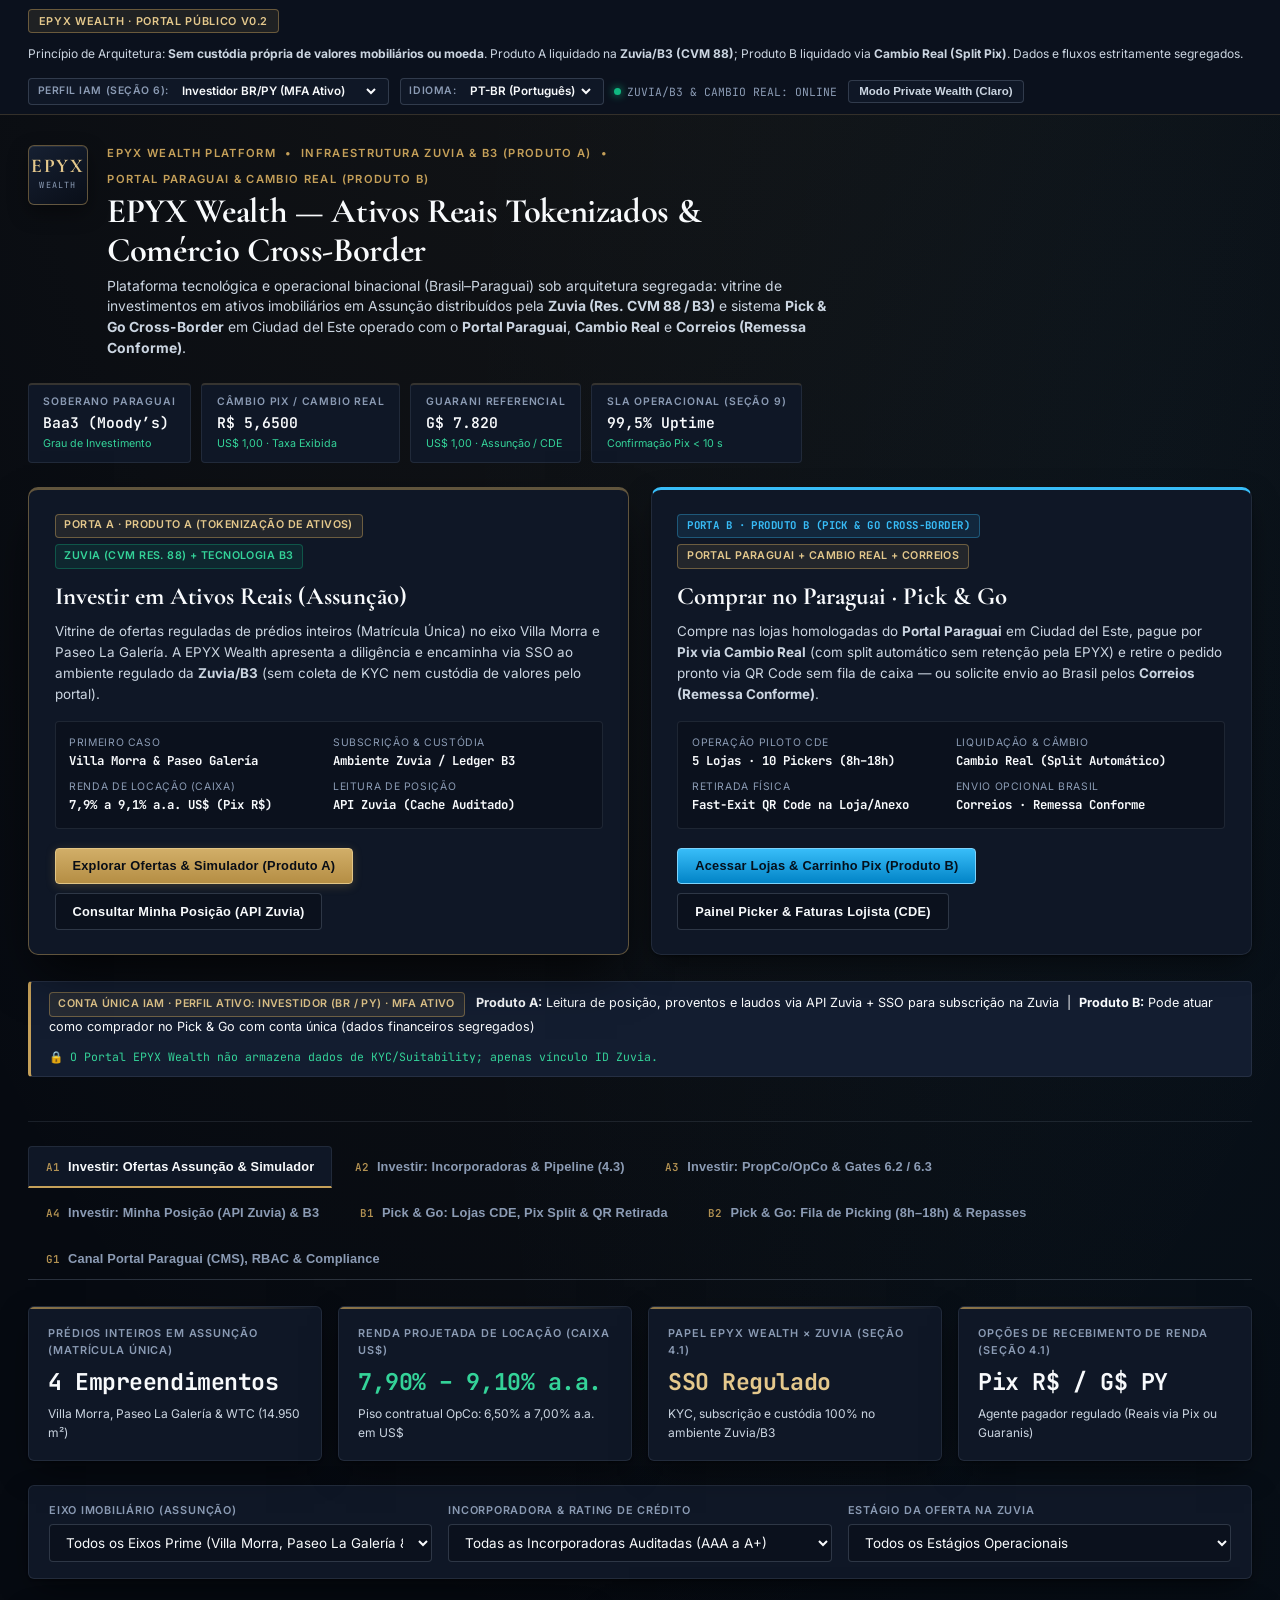
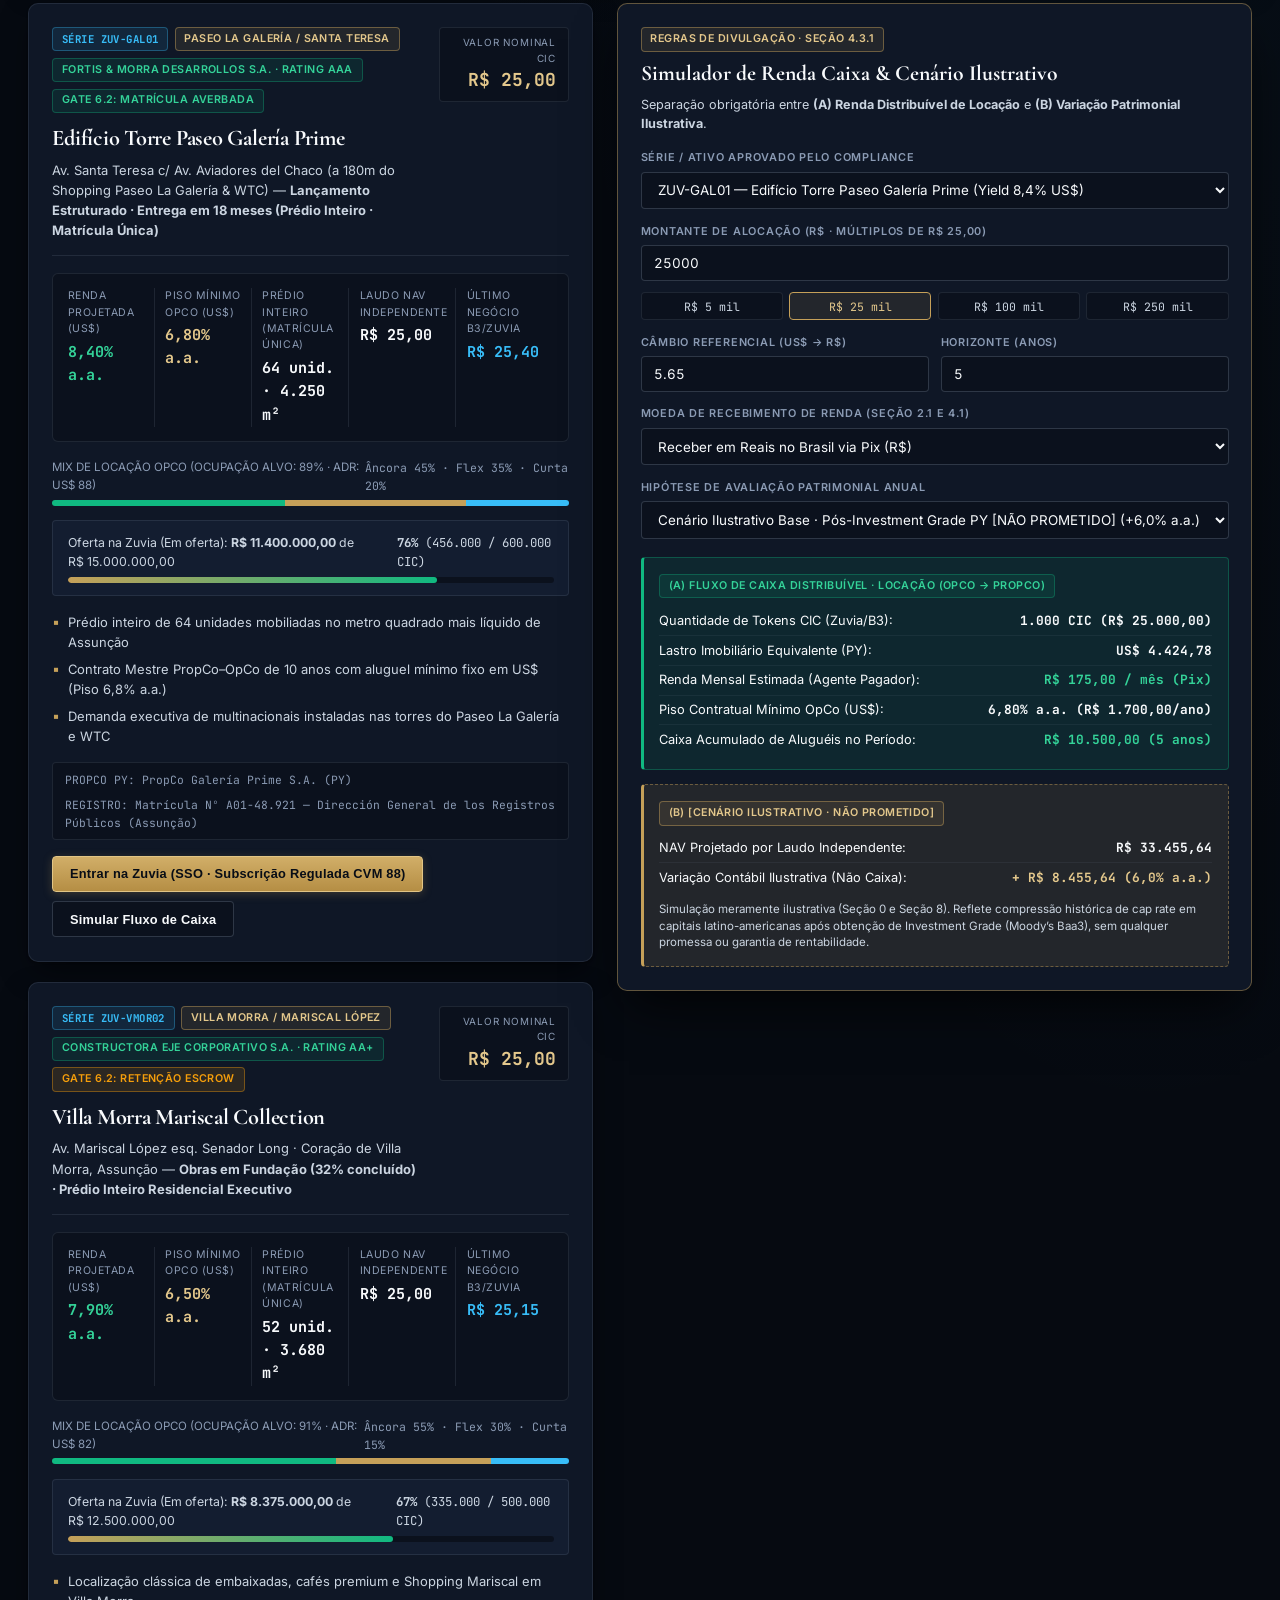
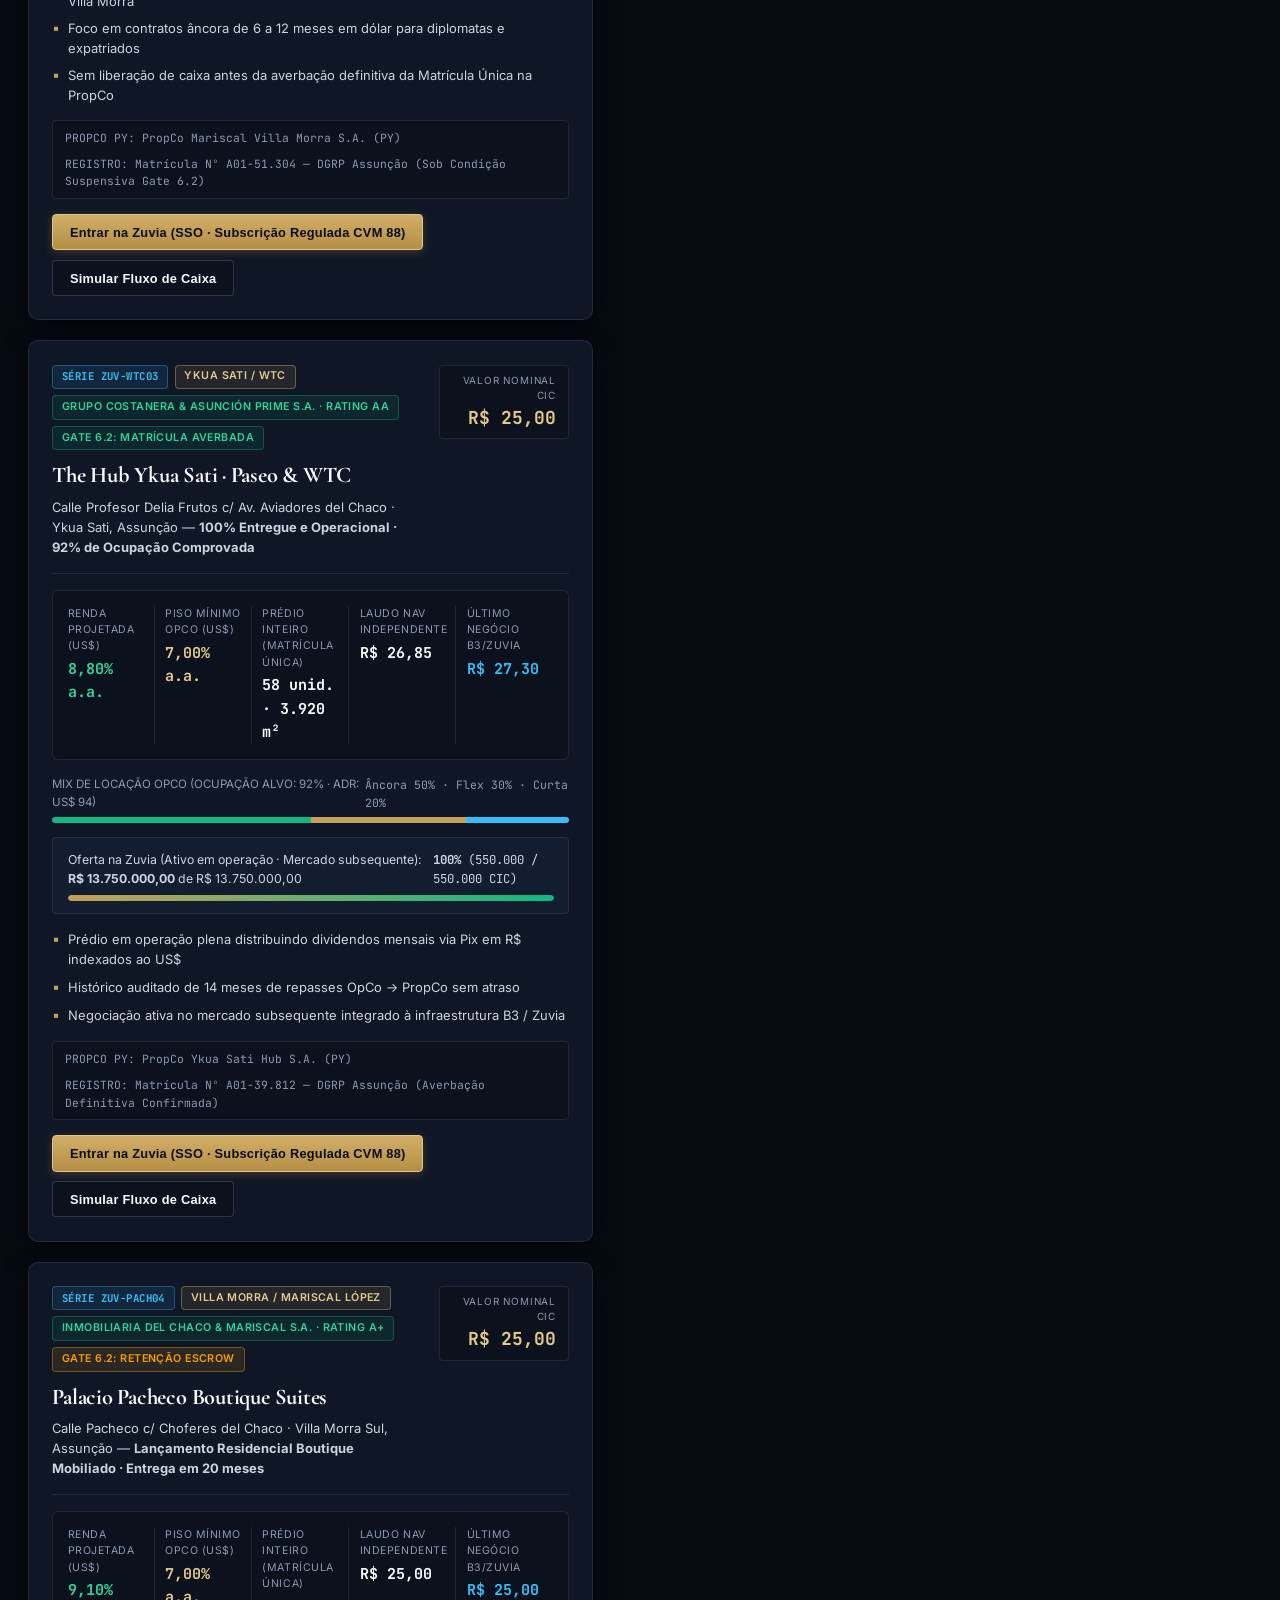
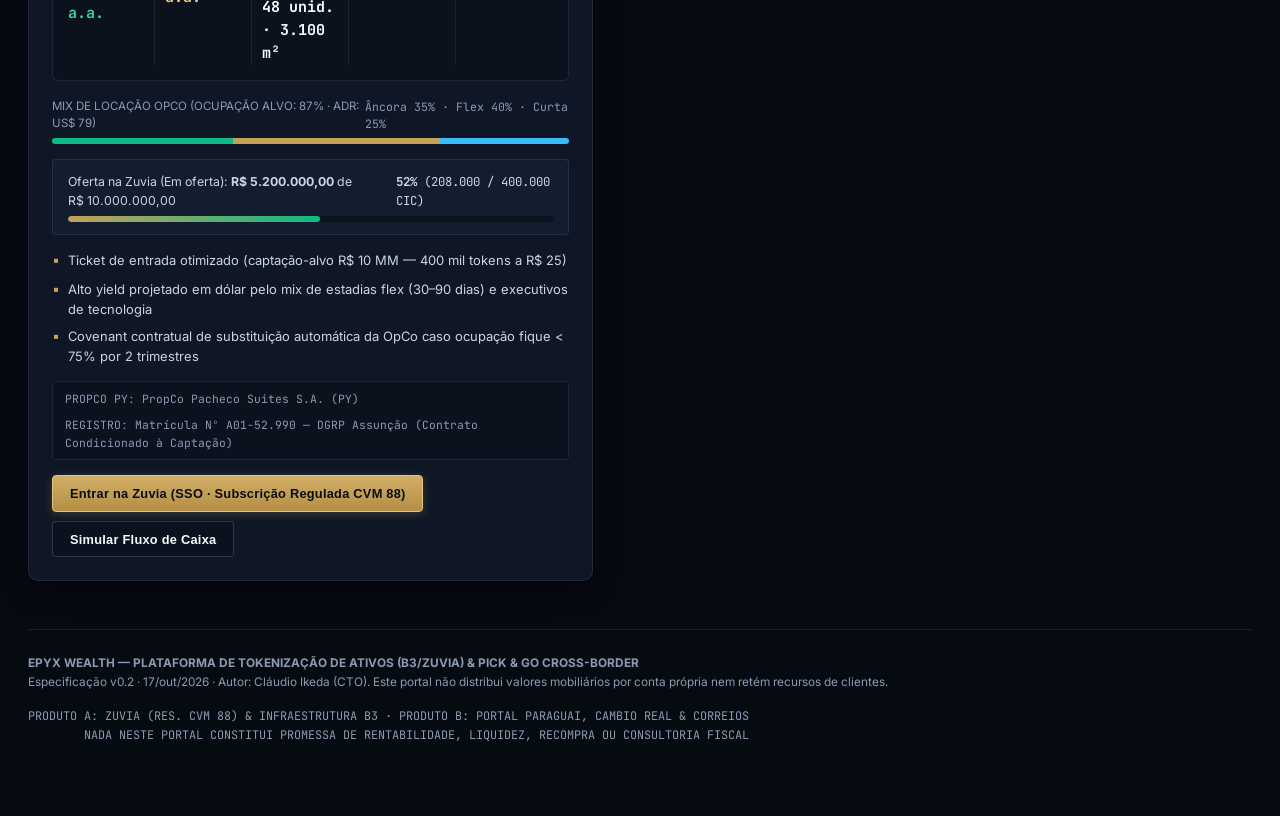
==== commit b9581c1b: "feat: Portal Publico EPYX Wealth v0.2 (Produto A Tokenizacao Zuvia/B3 + Produto B Pick & Go Cross-Bo" ====
--- a/index.html
+++ b/index.html
@@ -3,23 +3,47 @@
 <head>
   <meta charset="UTF-8" />
   <meta name="viewport" content="width=device-width, initial-scale=1.0" />
-  <title>Zuvia × B3 | Real Estate Private Trust — Assunção (Villa Morra &amp; Paseo La Galería)</title>
+  <title>EPYX Wealth | Plataforma de Tokenização de Ativos (B3/Zuvia) &amp; Pick &amp; Go Cross-Border</title>
   <link rel="stylesheet" href="styles.css" />
 </head>
 <body>
-  <!-- Barra Institucional de Governança e Sincronização Ledger B3 -->
-  <div class="institutional-topbar" role="region" aria-label="Governança Regulatória CVM Resolução 88 e Sincronização B3">
+  <!-- 1. Barra Superior de Governança, Conta Única IAM (Seção 3.2 e 6) e Idioma PT/ES -->
+  <div class="institutional-topbar" role="region" aria-label="Governança EPYX Wealth, Conta Única IAM e Idioma">
     <div class="topbar-left">
-      <span class="compliance-pill">CVM Resolução 88 · Seção 0 &amp; Seção 8</span>
-      <span>
-        Segregação estrita entre <strong>Renda Distribuível de Caixa (OpCo → PropCo)</strong> e <strong>Variação Contábil de Valor Justo</strong>. Cenários patrimoniais exibidos exclusivamente como <strong>[CENÁRIO ILUSTRATIVO · NÃO PROMETIDO]</strong>.
+      <span class="compliance-pill">EPYX WEALTH · PORTAL PÚBLICO v0.2</span>
+      <span id="i18nTopRule">
+        Princípio de Arquitetura: <strong>Sem custódia própria de valores mobiliários ou moeda</strong>. Produto A liquidado na <strong>Zuvia/B3 (CVM 88)</strong>; Produto B liquidado via <strong>Cambio Real (Split Pix)</strong>. Dados e fluxos estritamente segregados.
       </span>
     </div>
+
     <div class="topbar-right">
+      <!-- Seletor Interativo de Papel RBAC (Seção 6) -->
+      <div class="iam-control">
+        <label for="iamRoleSelect">Perfil IAM (Seção 6):</label>
+        <select id="iamRoleSelect" class="iam-select" aria-label="Selecionar perfil de acesso RBAC">
+          <option value="INVESTIDOR">Investidor BR/PY (MFA Ativo)</option>
+          <option value="TURISTA">Turista Comprador (Pick &amp; Go)</option>
+          <option value="LOJISTA">Lojista (Portal Paraguai)</option>
+          <option value="OPERADOR">Operador / Picker (CDE 8h–18h)</option>
+          <option value="COMPLIANCE">Compliance / Admin EPYX</option>
+          <option value="VISITANTE">Visitante Público</option>
+        </select>
+      </div>
+
+      <!-- Seletor de Idioma PT/ES (Seção 2.2 e 9) -->
+      <div class="iam-control">
+        <label for="iamLangSelect">Idioma:</label>
+        <select id="iamLangSelect" class="iam-select" aria-label="Selecionar idioma PT ou ES">
+          <option value="PT">PT-BR (Português)</option>
+          <option value="ES">ES-PY (Español)</option>
+        </select>
+      </div>
+
       <span class="status-indicator">
         <span class="led-dot" aria-hidden="true"></span>
-        LEDGER B3: SINCRONIZADO
+        ZUVIA/B3 &amp; CAMBIO REAL: ONLINE
       </span>
+
       <button type="button" class="theme-toggle-btn" id="btnToggleTheme" aria-label="Alternar tema visual">
         <span id="themeToggleLabel">Modo Private Wealth (Claro)</span>
       </button>
@@ -27,133 +51,193 @@
   </div>
 
   <div class="container">
-    <!-- Cabeçalho Institucional Private Banking -->
+    <!-- 2. Cabeçalho Institucional EPYX Wealth -->
     <header class="site-header">
       <div class="header-top">
         <div class="brand-group">
           <div class="brand-crest" aria-hidden="true">
-            <span class="crest-code">ZB3</span>
-            <span class="crest-sub">PY·BR</span>
+            <span class="crest-code">EPYX</span>
+            <span class="crest-sub">WEALTH</span>
           </div>
           <div class="brand-title">
             <div class="brand-eyebrow">
-              <span>ZUVIA INFRAESTRUTURA DE MERCADO</span>
+              <span>EPYX WEALTH PLATFORM</span>
               <span>•</span>
-              <span>TECNOLOGIA DE REGISTRO B3</span>
+              <span>INFRAESTRUTURA ZUVIA &amp; B3 (PRODUTO A)</span>
               <span>•</span>
-              <span>PARAGUAI GRAU DE INVESTIMENTO (Baa3 MOODY'S)</span>
-            </div>
-            <h1>Mesa de Ativos Imobiliários Tokenizados — Assunção</h1>
-            <p class="brand-subtitle">
-              Participação econômica via Contratos de Investimento Coletivo (CIC) em prédios residenciais executivos inteiros (Matrícula Única) no eixo <strong>Villa Morra, Av. Mariscal López &amp; Shopping Paseo La Galería</strong>. Receita de locação em dólar (US$) com distribuição mensal via Pix (Câmbio Real).
+              <span>PORTAL PARAGUAI &amp; CAMBIO REAL (PRODUTO B)</span>
+            </div>
+            <h1 id="i18nHeroTitle">EPYX Wealth — Ativos Reais Tokenizados &amp; Comércio Cross-Border</h1>
+            <p class="brand-subtitle" id="i18nHeroSubtitle">
+              Plataforma tecnológica e operacional binacional (Brasil–Paraguai) sob arquitetura segregada: vitrine de investimentos em ativos imobiliários em Assunção distribuídos pela <strong>Zuvia (Res. CVM 88 / B3)</strong> e sistema <strong>Pick &amp; Go Cross-Border</strong> em Ciudad del Este operado com o <strong>Portal Paraguai</strong>, <strong>Cambio Real</strong> e <strong>Correios (Remessa Conforme)</strong>.
             </p>
           </div>
         </div>
 
-        <div class="header-tickers" aria-label="Indicadores Financeiros e Soberanos">
+        <div class="header-tickers" aria-label="Cotações Oficiais e Parâmetros Operacionais">
           <div class="ticker-pill">
-            <span class="label">Rating Soberano PY</span>
-            <span class="val">Baa3 / BB+</span>
-            <span class="sub-val">Moody’s Investment Grade</span>
+            <span class="label">Soberano Paraguai</span>
+            <span class="val">Baa3 (Moody’s)</span>
+            <span class="sub-val">Grau de Investimento</span>
           </div>
           <div class="ticker-pill">
-            <span class="label">Câmbio PTAX / Liquidação</span>
+            <span class="label">Câmbio Pix / Cambio Real</span>
             <span class="val" id="headerCambioBrl">R$ 5,6500</span>
-            <span class="sub-val">US$ 1,00 · Spot Referencial</span>
+            <span class="sub-val">US$ 1,00 · Taxa Exibida</span>
           </div>
           <div class="ticker-pill">
-            <span class="label">Moeda Local Assunção</span>
+            <span class="label">Guarani Referencial</span>
             <span class="val">G$ 7.820</span>
-            <span class="sub-val">Regime Territorial 10-10-10</span>
+            <span class="sub-val">US$ 1,00 · Assunção / CDE</span>
           </div>
           <div class="ticker-pill">
-            <span class="label">Valor Nominal Unitário</span>
-            <span class="val">R$ 25,00</span>
-            <span class="sub-val">Lote Padrão CIC Zuvia/B3</span>
-          </div>
-        </div>
-      </div>
-
-      <!-- Arquitetura Jurídico-Operacional e Custódia Cross-Border (Seção 2) -->
-      <div class="custody-architecture-bar" aria-label="Arquitetura Jurídico-Operacional Seção 2">
-        <div class="custody-title-col">
-          <span class="eyebrow">Estrutura Fiduciária &amp; Fluxo de Caixa (Seção 2)</span>
-          <strong>Dupla Conciliação Independente · Sem Produto Financeiro PY · Sem Promessa de Recompra</strong>
-        </div>
-        <div class="arch-flow">
-          <div class="arch-node">
-            <span class="node-jur">Jurisdição Brasil · BCB</span>
-            <span class="node-name">Investidores BR (Pix R$)</span>
-          </div>
-          <span class="arch-connector">──▶</span>
-          <div class="arch-node">
-            <span class="node-jur">CVM Res. 88 · Escrituração</span>
-            <span class="node-name">Zuvia &amp; Ledger B3 (CIC)</span>
-          </div>
-          <span class="arch-connector">──▶</span>
-          <div class="arch-node">
-            <span class="node-jur">Veículo Dedicado BR</span>
-            <span class="node-name">SPE Emissora / Holding</span>
-          </div>
-          <span class="arch-connector">──▶</span>
-          <div class="arch-node">
-            <span class="node-jur">DGRP Assunção · Gate 6.2</span>
-            <span class="node-name">PropCo PY (Matrícula Única)</span>
-          </div>
-          <span class="arch-connector">◀─▶</span>
-          <div class="arch-node">
-            <span class="node-jur">Contrato Mestre 10 Anos</span>
-            <span class="node-name">OpCo PY (Locação US$ + Piso)</span>
-          </div>
-        </div>
-      </div>
+            <span class="label">SLA Operacional (Seção 9)</span>
+            <span class="val">99,5% Uptime</span>
+            <span class="sub-val">Confirmação Pix &lt; 10 s</span>
+          </div>
+        </div>
+      </div>
+
+      <!-- 3. AS DUAS PORTAS DO PORTAL EPYX WEALTH (Seção 0 e 2.2) -->
+      <div class="dual-doors-grid" style="margin-top: 1.5rem;" aria-label="As Duas Portas do Portal EPYX Wealth">
+        <!-- PORTA A: INVESTIR -->
+        <div class="door-card door-invest active-door" id="doorCardA">
+          <div>
+            <div class="badge-row">
+              <span class="badge badge-gold">PORTA A · PRODUTO A (TOKENIZAÇÃO DE ATIVOS)</span>
+              <span class="badge badge-rating">ZUVIA (CVM RES. 88) + TECNOLOGIA B3</span>
+            </div>
+            <h2 id="i18nDoorATitle">Investir em Ativos Reais (Assunção)</h2>
+            <p id="i18nDoorADesc">
+              Vitrine de ofertas reguladas de prédios inteiros (Matrícula Única) no eixo Villa Morra e Paseo La Galería. A EPYX Wealth apresenta a diligência e encaminha via SSO ao ambiente regulado da <strong>Zuvia/B3</strong> (sem coleta de KYC nem custódia de valores pelo portal).
+            </p>
+            <ul class="door-meta-list">
+              <li>
+                <span>Primeiro Caso</span>
+                <strong>Villa Morra &amp; Paseo Galería</strong>
+              </li>
+              <li>
+                <span>Subscrição &amp; Custódia</span>
+                <strong>Ambiente Zuvia / Ledger B3</strong>
+              </li>
+              <li>
+                <span>Renda de Locação (Caixa)</span>
+                <strong>7,9% a 9,1% a.a. US$ (Pix R$)</strong>
+              </li>
+              <li>
+                <span>Leitura de Posição</span>
+                <strong>API Zuvia (Cache Auditado)</strong>
+              </li>
+            </ul>
+          </div>
+          <div style="display: flex; flex-wrap: wrap; gap: 0.6rem;">
+            <button type="button" class="btn btn-primary" data-jump-tab="tab-marketplace">
+              Explorar Ofertas &amp; Simulador (Produto A)
+            </button>
+            <button type="button" class="btn btn-secondary" data-jump-tab="tab-carteira-b3">
+              Consultar Minha Posição (API Zuvia)
+            </button>
+          </div>
+        </div>
+
+        <!-- PORTA B: COMPRAR NO PARAGUAI (PICK & GO) -->
+        <div class="door-card door-pickgo" id="doorCardB">
+          <div>
+            <div class="badge-row">
+              <span class="badge badge-ticker">PORTA B · PRODUTO B (PICK &amp; GO CROSS-BORDER)</span>
+              <span class="badge badge-gold">PORTAL PARAGUAI + CAMBIO REAL + CORREIOS</span>
+            </div>
+            <h2 id="i18nDoorBTitle">Comprar no Paraguai · Pick &amp; Go</h2>
+            <p id="i18nDoorBDesc">
+              Compre nas lojas homologadas do <strong>Portal Paraguai</strong> em Ciudad del Este, pague por <strong>Pix via Cambio Real</strong> (com split automático sem retenção pela EPYX) e retire o pedido pronto via QR Code sem fila de caixa — ou solicite envio ao Brasil pelos <strong>Correios (Remessa Conforme)</strong>.
+            </p>
+            <ul class="door-meta-list">
+              <li>
+                <span>Operação Piloto CDE</span>
+                <strong>5 Lojas · 10 Pickers (8h–18h)</strong>
+              </li>
+              <li>
+                <span>Liquidação &amp; Câmbio</span>
+                <strong>Cambio Real (Split Automático)</strong>
+              </li>
+              <li>
+                <span>Retirada Física</span>
+                <strong>Fast-Exit QR Code na Loja/Anexo</strong>
+              </li>
+              <li>
+                <span>Envio Opcional Brasil</span>
+                <strong>Correios · Remessa Conforme</strong>
+              </li>
+            </ul>
+          </div>
+          <div style="display: flex; flex-wrap: wrap; gap: 0.6rem;">
+            <button type="button" class="btn btn-cyan" data-jump-tab="tab-pickgo-loja">
+              Acessar Lojas &amp; Carrinho Pix (Produto B)
+            </button>
+            <button type="button" class="btn btn-secondary" data-jump-tab="tab-pickgo-operacao">
+              Painel Picker &amp; Faturas Lojista (CDE)
+            </button>
+          </div>
+        </div>
+      </div>
+
+      <!-- Banner Dinâmico de Segregação de Acesso RBAC (Seção 6) -->
+      <div class="rbac-banner" id="rbacActiveBanner" aria-live="polite"></div>
     </header>
 
-    <!-- Navegação Executiva de Módulos -->
-    <nav class="nav-tabs" aria-label="Módulos do Sistema Institucional">
+    <!-- 4. Navegação Completa dos Módulos (Produto A + Produto B + Governança Compartilhada) -->
+    <nav class="nav-tabs" aria-label="Navegação de Módulos EPYX Wealth">
       <button type="button" class="tab-btn active" data-tab="tab-marketplace">
-        <span class="tab-num">01</span> Emissões &amp; Mesa de Estruturação (Villa Morra &amp; Galería)
+        <span class="tab-num">A1</span> Investir: Ofertas Assunção &amp; Simulador
       </button>
       <button type="button" class="tab-btn" data-tab="tab-construtoras">
-        <span class="tab-num">02</span> Rating de Crédito &amp; Due Diligence de Incorporadoras
+        <span class="tab-num">A2</span> Investir: Incorporadoras &amp; Pipeline (4.3)
       </button>
       <button type="button" class="tab-btn" data-tab="tab-propco-opco">
-        <span class="tab-num">03</span> Governança PropCo/OpCo, Gate 6.2 &amp; Liquidação Pix (6.3)
+        <span class="tab-num">A3</span> Investir: PropCo/OpCo &amp; Gates 6.2 / 6.3
       </button>
       <button type="button" class="tab-btn" data-tab="tab-carteira-b3">
-        <span class="tab-num">04</span> Custódia B3, Laudos NAV &amp; Mercado Subsequente (6.4)
+        <span class="tab-num">A4</span> Investir: Minha Posição (API Zuvia) &amp; B3
+      </button>
+      <button type="button" class="tab-btn" data-tab="tab-pickgo-loja">
+        <span class="tab-num">B1</span> Pick &amp; Go: Lojas CDE, Pix Split &amp; QR Retirada
+      </button>
+      <button type="button" class="tab-btn" data-tab="tab-pickgo-operacao">
+        <span class="tab-num">B2</span> Pick &amp; Go: Fila de Picking (8h–18h) &amp; Repasses
       </button>
       <button type="button" class="tab-btn" data-tab="tab-governanca">
-        <span class="tab-num">05</span> Conformidade CVM 88 (P1–P6) &amp; Auditoria DLT
+        <span class="tab-num">G1</span> Canal Portal Paraguai (CMS), RBAC &amp; Compliance
       </button>
     </nav>
 
-    <!-- MÓDULO 01: MARKETPLACE VILLA MORRA & PASEO LA GALERÍA + SIMULADOR -->
-    <section id="tab-marketplace" class="tab-panel active" aria-label="Emissões Primárias e Simulador Patrimonial">
+    <!-- =========================================================================
+         MÓDULO A1: PRODUTO A — VITRINE DE OFERTAS ASSUNÇÃO & SIMULADOR
+         ========================================================================= -->
+    <section id="tab-marketplace" class="tab-panel active" aria-label="Produto A: Vitrine de Ofertas de Tokens Imobiliários">
       <div class="kpi-grid">
         <div class="kpi-card">
-          <div class="kpi-label">Ativos Sob Estruturação (Matrícula Única)</div>
-          <div class="kpi-value">4 Edifícios Corporativos/Res.</div>
-          <div class="kpi-sub">14.950 m² privativos · 222 unidades mobiliadas</div>
+          <div class="kpi-label">Prédios Inteiros em Assunção (Matrícula Única)</div>
+          <div class="kpi-value">4 Empreendimentos</div>
+          <div class="kpi-sub">Villa Morra, Paseo La Galería &amp; WTC (14.950 m²)</div>
         </div>
         <div class="kpi-card">
-          <div class="kpi-label">Yield Alvo de Locação (Caixa Líquido US$)</div>
+          <div class="kpi-label">Renda Projetada de Locação (Caixa US$)</div>
           <div class="kpi-value" style="color: var(--emerald-light);">7,90% – 9,10% a.a.</div>
           <div class="kpi-sub">Piso contratual OpCo: 6,50% a 7,00% a.a. em US$</div>
         </div>
         <div class="kpi-card">
-          <div class="kpi-label">Volume Global de Emissão (CVM Res. 88)</div>
-          <div class="kpi-value">R$ 51.250.000</div>
-          <div class="kpi-sub">2.050.000 tokens CIC · Respeitando teto R$ 15M/SPE</div>
+          <div class="kpi-label">Papel EPYX Wealth × Zuvia (Seção 4.1)</div>
+          <div class="kpi-value" style="color: var(--gold-light);">SSO Regulado</div>
+          <div class="kpi-sub">KYC, subscrição e custódia 100% no ambiente Zuvia/B3</div>
         </div>
         <div class="kpi-card">
-          <div class="kpi-label">Integridade de Registro (Ledger B3 × Local)</div>
-          <div class="kpi-value" style="color: var(--gold-light);">1.549.000 CIC</div>
-          <div class="kpi-sub">Conciliação diária determinística (Divergência: 0,00)</div>
-        </div>
-      </div>
-
-      <!-- Filtros Institucionais -->
+          <div class="kpi-label">Opções de Recebimento de Renda (Seção 4.1)</div>
+          <div class="kpi-value">Pix R$ / G$ PY</div>
+          <div class="kpi-sub">Agente pagador regulado (Reais via Pix ou Guaranis)</div>
+        </div>
+      </div>
+
+      <!-- Filtros Institucionais Produto A -->
       <div class="filter-bar">
         <div class="filter-group">
           <label for="filterZona">Eixo Imobiliário (Assunção)</label>
@@ -177,30 +261,29 @@
         </div>
 
         <div class="filter-group">
-          <label for="filterStatus">Estágio do Ciclo de Vida (Seção 5.3)</label>
+          <label for="filterStatus">Estágio da Oferta na Zuvia</label>
           <select id="filterStatus">
             <option value="TODOS">Todos os Estágios Operacionais</option>
             <option value="Em oferta">Oferta Pública Primária Zuvia (R$ 25,00 / CIC)</option>
-            <option value="Ativo em operação · Mercado subsequente">Ativo Operacional · Negociação Subsequente B3</option>
+            <option value="Ativo em operação · Mercado subsequente">Ativo Operacional · Mercado Subsequente B3</option>
           </select>
         </div>
       </div>
 
       <div class="marketplace-layout">
-        <!-- Dossiês dos Ativos -->
         <div id="assetCardsContainer" class="cards-grid"></div>
 
-        <!-- Mesa de Simulação de Fluxo de Caixa (Seções 0, 2 e 8) -->
-        <aside class="simulator-panel" aria-label="Calculadora Institucional de Renda e Cenário Ilustrativo">
-          <span class="badge badge-gold">MODELAGEM DETERMINÍSTICA · SEÇÕES 0, 2 E 8</span>
-          <h3>Estruturação de Posição &amp; Fluxo de Caixa</h3>
+        <!-- Simulador Determinístico (Seções 0, 2, 4.2 e 8) -->
+        <aside class="simulator-panel" aria-label="Simulador de Renda e Cenário Ilustrativo">
+          <span class="badge badge-gold">REGRAS DE DIVULGAÇÃO · SEÇÃO 4.3.1</span>
+          <h3>Simulador de Renda Caixa &amp; Cenário Ilustrativo</h3>
           <p style="font-size: 0.79rem; color: var(--text-secondary);">
-            Segregação contábil estrita entre <strong>(A) Renda Distribuível de Caixa</strong> e <strong>(B) Variação de Valor Justo Ilustrativa</strong>.
+            Separação obrigatória entre <strong>(A) Renda Distribuível de Locação</strong> e <strong>(B) Variação Patrimonial Ilustrativa</strong>.
           </p>
 
           <div class="sim-form">
             <div class="filter-group">
-              <label for="simAtivoSelect">Série / Empreendimento Lastreado</label>
+              <label for="simAtivoSelect">Série / Ativo Aprovado pelo Compliance</label>
               <select id="simAtivoSelect"></select>
             </div>
 
@@ -217,7 +300,7 @@
 
             <div style="display: grid; grid-template-columns: 1fr 1fr; gap: 0.75rem;">
               <div class="filter-group">
-                <label for="simCambioBrl">Câmbio PTAX (US$ → R$)</label>
+                <label for="simCambioBrl">Câmbio Referencial (US$ → R$)</label>
                 <input type="number" id="simCambioBrl" value="5.65" min="3.50" max="10.00" step="0.05" class="mono" />
               </div>
               <div class="filter-group">
@@ -227,18 +310,26 @@
             </div>
 
             <div class="filter-group">
-              <label for="simCenarioSelect">Hipótese de Avaliação Patrimonial Anual (Seção 6.5)</label>
+              <label for="simMoedaRecebimento">Moeda de Recebimento de Renda (Seção 2.1 e 4.1)</label>
+              <select id="simMoedaRecebimento">
+                <option value="BRL">Receber em Reais no Brasil via Pix (R$)</option>
+                <option value="PYG">Receber em Guaranis no Paraguai (G$ · Residente PY)</option>
+              </select>
+            </div>
+
+            <div class="filter-group">
+              <label for="simCenarioSelect">Hipótese de Avaliação Patrimonial Anual</label>
               <select id="simCenarioSelect"></select>
             </div>
           </div>
 
-          <!-- BLOCO A: RENDA DISTRIBUÍVEL DE CAIXA (SEÇÃO 2 e 6.3) -->
+          <!-- BLOCO A: RENDA DISTRIBUÍVEL DE CAIXA -->
           <div class="sim-box-cash">
             <div class="badge badge-rating" style="margin-bottom: 0.5rem;">
               (A) FLUXO DE CAIXA DISTRIBUÍVEL · LOCAÇÃO (OpCo → PropCo)
             </div>
             <div class="sim-row">
-              <span>Posição Escriturada no Ledger B3:</span>
+              <span>Quantidade de Tokens CIC (Zuvia/B3):</span>
               <strong id="simOutTokens">1.000 CIC</strong>
             </div>
             <div class="sim-row">
@@ -246,11 +337,11 @@
               <strong id="simOutCapitalUsd">US$ 4.424,78</strong>
             </div>
             <div class="sim-row">
-              <span>Dividendo Mensal Projetado (Pix R$):</span>
+              <span>Renda Mensal Estimada (Agente Pagador):</span>
               <strong id="simOutRendaMensal" style="color: var(--emerald-light);">R$ 175,00 / mês</strong>
             </div>
             <div class="sim-row">
-              <span>Piso Contratual Mínimo OpCo (Downside):</span>
+              <span>Piso Contratual Mínimo OpCo (US$):</span>
               <strong id="simOutPisoAnual">6,8% a.a. (R$ 1.700,00/ano)</strong>
             </div>
             <div class="sim-row">
@@ -259,7 +350,7 @@
             </div>
           </div>
 
-          <!-- BLOCO B: VARIAÇÃO CONTÁBIL DE VALOR JUSTO (SEÇÃO 0, 2 e 8) -->
+          <!-- BLOCO B: VARIAÇÃO CONTÁBIL DE VALOR JUSTO -->
           <div class="sim-box-valuation">
             <div class="badge badge-gold" style="margin-bottom: 0.5rem;">
               (B) [CENÁRIO ILUSTRATIVO · NÃO PROMETIDO]
@@ -269,7 +360,7 @@
               <strong id="simOutPatrimonioFinal">R$ 33.455,64</strong>
             </div>
             <div class="sim-row">
-              <span>Variação Contábil de Valor Justo (Não Caixa):</span>
+              <span>Variação Contábil Ilustrativa (Não Caixa):</span>
               <strong id="simOutGanhoCapital" style="color: var(--gold-light);">+ R$ 8.455,64</strong>
             </div>
             <p id="simOutAvisoCenario" style="font-size: 0.72rem; color: var(--text-secondary); margin-top: 0.55rem; line-height: 1.45;"></p>
@@ -278,26 +369,46 @@
       </div>
     </section>
 
-    <!-- MÓDULO 02: CONSTRUTORAS, OBRAS DE REFERÊNCIA E RATING DE CRÉDITO/RISCO -->
-    <section id="tab-construtoras" class="tab-panel" aria-label="Relatório de Crédito e Due Diligence de Incorporadoras">
+    <!-- =========================================================================
+         MÓDULO A2: INCORPORADORAS & PIPELINE DE ADMISSÃO DE ATIVOS (SEÇÃO 4.3)
+         ========================================================================= -->
+    <section id="tab-construtoras" class="tab-panel" aria-label="Incorporadoras Homologadas e Pipeline de Ativos">
       <div class="section-card">
+        <h2>Pipeline de Admissão de Novos Ativos no Portal EPYX Wealth (Seção 4.3)</h2>
+        <p class="section-desc">
+          Cada empreendimento cumpre 7 etapas auditáveis no backoffice antes de receber o status <strong>"Aprovado para Divulgação"</strong> pelo Compliance da EPYX Wealth e pela Zuvia.
+        </p>
+        <div class="table-wrap" style="margin-bottom: 1.5rem;">
+          <table>
+            <thead>
+              <tr>
+                <th>Etapa do Pipeline</th>
+                <th>Escopo de Diligência e Governança</th>
+                <th>Estado Atual (1º Caso Assunção)</th>
+              </tr>
+            </thead>
+            <tbody id="pipelineAtivosTableBody"></tbody>
+          </table>
+        </div>
+
         <h2>Comitê de Crédito &amp; Due Diligence Técnica — Incorporadoras Homologadas em Assunção</h2>
         <p class="section-desc">
-          Análise institucional de solvência, alavancagem (Dívida Líquida/PL), histórico de entregas no eixo Villa Morra / Santa Teresa e estrutura de Fideicomiso Bancário (Escrow). Conforme Seção 1 da especificação técnica, <strong>nenhuma construtora oferece garantia de recompra</strong>; a segurança estrutural reside na titularidade da Matrícula Única pela PropCo PY (Gate 6.2) e no Contrato Mestre de Locação com a OpCo PY.
+          Análise institucional de solvência, alavancagem (Dívida Líquida/PL), histórico de entregas no eixo Villa Morra / Santa Teresa e estrutura de Fideicomiso Bancário (Escrow).
         </p>
         <div id="buildersContainer" class="builders-grid"></div>
       </div>
     </section>
 
-    <!-- MÓDULO 03: ESTRUTURA PROPCO/OPCO, GATE DE MATRÍCULA 6.2 E DISTRIBUIÇÃO PIX 6.3 -->
+    <!-- =========================================================================
+         MÓDULO A3: ESTRUTURA PROPCO/OPCO, GATE 6.2 & DISTRIBUIÇÃO 6.3
+         ========================================================================= -->
     <section id="tab-propco-opco" class="tab-panel" aria-label="Governança Fiduciária PropCo OpCo e Gates Operacionais">
       <div class="gate-grid">
-        <!-- Gate 6.2: Aquisição do Imóvel e Registro da Matrícula -->
         <div class="section-card">
-          <span class="badge badge-gold">SEÇÃO 6.2 &amp; SEÇÃO 8 · TRAVA FIDUCIÁRIA DE DESEMBOLSO</span>
-          <h2 style="margin-top: 0.4rem;">Gate 6.2 — Controle de Desembolso BR → PropCo PY</h2>
+          <span class="badge badge-gold">ESPECIFICAÇÃO TOKEN ASSUNÇÃO · SEÇÃO 6.2</span>
+          <h2 style="margin-top: 0.4rem;">Gate 6.2 — Trava de Desembolso BR → PropCo PY</h2>
           <p class="section-desc">
-            Diretriz de Engenharia: <strong>Proibida inversão de fluxo</strong>. O motor financeiro bloqueia qualquer remessa internacional da conta segregada da oferta enquanto a Certidão de Matrícula Única emitida pela <em>Dirección General de los Registros Públicos (Assunção)</em> em nome da PropCo PY não estiver averbada e auditada.
+            Nenhum recurso captado na oferta Zuvia é liberado para aquisição no Paraguai antes da averbação da Certidão de Matrícula Única na DGRP Assunção em nome da PropCo PY.
           </p>
 
           <div class="filter-group" style="margin-bottom: 1rem;">
@@ -318,12 +429,11 @@
           <div id="gate62Feedback"></div>
         </div>
 
-        <!-- Gate 6.3: Operação OpCo e Aprovação em Dupla para Pix -->
         <div class="section-card">
-          <span class="badge badge-rating">SEÇÃO 6.3 &amp; SEÇÃO 9 · ALÇADA DUPLA OBRIGATÓRIA</span>
-          <h2 style="margin-top: 0.4rem;">Fluxo 6.3 — Fechamento OpCo &amp; Liquidação Pix de Dividendos</h2>
+          <span class="badge badge-rating">ESPECIFICAÇÃO TOKEN ASSUNÇÃO · SEÇÃO 6.3</span>
+          <h2 style="margin-top: 0.4rem;">Fluxo 6.3 — Fechamento OpCo &amp; Liquidação de Proventos</h2>
           <p class="section-desc">
-            Conciliação do aluguel mínimo fixo + variável pago pela OpCo PY à PropCo PY, retenção de tributos territoriais paraguaios e exigência de dupla assinatura eletrônica (Diretoria Financeira + Compliance) antes da instrução de pagamento Pix via Zuvia.
+            Conciliação do aluguel mínimo fixo + variável pago pela OpCo PY à PropCo PY e dupla assinatura eletrônica (Diretoria Financeira + Compliance) antes da instrução ao agente pagador.
           </p>
 
           <div id="opcoResumoBox" class="gate-card" style="margin-bottom: 1rem;"></div>
@@ -340,18 +450,14 @@
           </div>
 
           <button type="button" class="btn btn-primary" id="btnExecutarDistribuicaoPix">
-            Autorizar &amp; Liquidar Lote de Dividendos via Pix (Zuvia / B3)
+            Autorizar &amp; Disparar Proventos via Agente Pagador (Zuvia / B3)
           </button>
           <div id="gate63Feedback"></div>
         </div>
       </div>
 
-      <!-- Tabela Detalhada dos 3 Canais da OpCo -->
       <div class="section-card">
         <h2>Demonstrativo Operacional da OpCo por Canal de Locação (Competência Outubro/2026 · ZUV-WTC03)</h2>
-        <p class="section-desc">
-          Monitoramento contínuo do Contrato de Locação Mestre PropCo–OpCo (entidades <code>ReceitaMensal</code> e <code>FluxoPropCo</code> da Seção 4). Inclui cláusula de <em>step-in right</em> (substituição da OpCo) caso a ocupação consolidada permaneça inferior a 75% por 2 trimestres consecutivos.
-        </p>
         <div class="table-wrap">
           <table>
             <thead>
@@ -370,17 +476,20 @@
       </div>
     </section>
 
-    <!-- MÓDULO 04: CARTEIRA DO INVESTIDOR, LAUDOS NAV & MERCADO SUBSEQUENTE B3/ZUVIA -->
-    <section id="tab-carteira-b3" class="tab-panel" aria-label="Custódia B3, Laudos Independentes e Mercado Subsequente">
+    <!-- =========================================================================
+         MÓDULO A4: MINHA POSIÇÃO (LEITURA API ZUVIA), LAUDOS & SECUNDÁRIO B3
+         ========================================================================= -->
+    <section id="tab-carteira-b3" class="tab-panel" aria-label="Minha Posição via API de Leitura Zuvia e Mercado B3">
       <div class="section-card">
         <div style="display: flex; flex-wrap: wrap; justify-content: space-between; align-items: flex-start; gap: 1rem; margin-bottom: 1.1rem;">
           <div>
-            <h2>Posição Consolidada sob Custódia (Espelho do Ledger B3) &amp; Distinção NAV × Preço (Seção 6.4)</h2>
+            <span class="badge badge-ticker">INTEGRAÇÃO SEÇÃO 4.4 · GET /investidores/{id}/posicao</span>
+            <h2 style="margin-top: 0.35rem;">Minha Posição (Leitura via API Zuvia · Cache Sem Dados de KYC no Portal)</h2>
             <p class="section-desc" style="margin-bottom: 0;">
-              Em conformidade com a Seção 6.4: este sistema não forma preço; apresenta em colunas segregadas o <strong>Valor Patrimonial por Token (Laudo NAV Independente)</strong> e o <strong>Último Preço Negociado no Ambiente B3/Zuvia</strong>.
+              Conforme Seções 4.1 e 7: o Portal EPYX Wealth <strong>não armazena dados de KYC/suitability</strong>; guarda apenas o vínculo (`VinculoInvestidor`) e exibe a posição lida da Zuvia/B3, separando <strong>Laudo NAV</strong> de <strong>Último Negócio B3</strong>.
             </p>
           </div>
-          <span class="badge badge-warning">AVISO REGULATÓRIO: LIQUIDEZ SECUNDÁRIA NÃO É GARANTIDA</span>
+          <span class="badge badge-warning">AVISO REGULATÓRIO: LIQUIDEZ SECUNDÁRIA NUNCA É GARANTIDA</span>
         </div>
 
         <div class="table-wrap">
@@ -389,12 +498,12 @@
               <tr>
                 <th>Código CIC</th>
                 <th>Ativo Lastreado (Assunção)</th>
-                <th>Posição Custodiada</th>
+                <th>Posição Lida (API Zuvia)</th>
                 <th>Preço Médio</th>
                 <th>Valor Patrimonial (Laudo NAV)</th>
                 <th>Último Negócio (Ambiente B3/Zuvia)</th>
-                <th>Provento Caixa Estimado (Pix/mês)</th>
-                <th>Chave de Registro Ledger B3</th>
+                <th>Renda Mensal Estimada</th>
+                <th>Vínculo Ledger B3</th>
               </tr>
             </thead>
             <tbody id="portfolioTableBody"></tbody>
@@ -404,9 +513,10 @@
 
       <div class="gate-grid">
         <div class="section-card">
-          <h2>Livro de Ofertas — Ambiente de Negociação Subsequente B3 / Zuvia</h2>
+          <span class="badge badge-ticker">GET /ativos/{id}/livro · ZUVIA / B3</span>
+          <h2 style="margin-top: 0.35rem;">Livro de Ofertas — Ambiente Subsequente Integrado B3 / Zuvia</h2>
           <p class="section-desc">
-            Negociação restrita a investidores qualificados/aptos com KYC ativo na Zuvia e liquidação D+0 via Pix.
+            O portal exibe o livro de ofertas para consulta e encaminha o investidor apto ao ambiente regulado da Zuvia/B3.
           </p>
           <div class="table-wrap">
             <table>
@@ -425,21 +535,247 @@
         </div>
 
         <div class="section-card">
-          <h2>Laudos Anuais de Avaliação Independente &amp; Assinatura SHA-256 (Seção 6.5)</h2>
+          <h2>Laudos Anuais de Avaliação Independente &amp; Hash SHA-256</h2>
           <p class="section-desc">
-            Registros imutáveis de valor justo (<em>Fair Value</em>) emitidos por avaliadores internacionais. Variações patrimoniais não transitam pelo caixa distribuível mensal.
+            Avaliações anuais elaboradas por empresas independentes e publicadas pela Zuvia/emissor.
           </p>
           <div id="laudosContainer" style="display: flex; flex-direction: column; gap: 0.75rem;"></div>
         </div>
       </div>
     </section>
 
-    <!-- MÓDULO 05: GOVERNANÇA CVM 88, CHECKLIST P1-P6 E CONCILIAÇÃO DIÁRIA B3 -->
-    <section id="tab-governanca" class="tab-panel" aria-label="Governança Jurídica P1 a P6 e Conciliação DLT">
+    <!-- =========================================================================
+         MÓDULO B1: PRODUTO B — PICK & GO CROSS-BORDER (LOJAS CDE, PIX SPLIT & QR)
+         ========================================================================= -->
+    <section id="tab-pickgo-loja" class="tab-panel" aria-label="Produto B: Pick and Go Cross-Border Ciudad del Este">
+      <div class="kpi-grid">
+        <div class="kpi-card">
+          <div class="kpi-label">Escopo do Piloto Ciudad del Este (Seção 5.4)</div>
+          <div class="kpi-value">5 Lojas Âncora</div>
+          <div class="kpi-sub">10 Operadores (Pickers) · Turno Único 08h00 às 18h00</div>
+        </div>
+        <div class="kpi-card">
+          <div class="kpi-label">Liquidação &amp; Split Automático (Seção 5.6)</div>
+          <div class="kpi-value" style="color: var(--navy-b3);">Cambio Real</div>
+          <div class="kpi-sub">Pix R$ → Split Loja + Portal Paraguai + EPYX (Sem Custódia)</div>
+        </div>
+        <div class="kpi-card">
+          <div class="kpi-label">Retirada Sem Fila de Caixa (Seção 5.2)</div>
+          <div class="kpi-value" style="color: var(--emerald-light);">Fast-Exit QR</div>
+          <div class="kpi-sub">Ponto exclusivo na própria loja ou anexo · Conferência dupla</div>
+        </div>
+        <div class="kpi-card">
+          <div class="kpi-label">Envio Opcional ao Brasil (Seção 5.7)</div>
+          <div class="kpi-value" style="color: var(--gold-light);">Correios Packet</div>
+          <div class="kpi-sub">Remessa Conforme · Frete + Tributos explícitos antes do Pix</div>
+        </div>
+      </div>
+
+      <!-- Filtro de Lojas do Piloto CDE -->
+      <div class="filter-bar">
+        <div class="filter-group">
+          <label for="filterLojaPickGo">Lojas Homologadas do Piloto (Portal Paraguai · Ciudad del Este)</label>
+          <select id="filterLojaPickGo">
+            <option value="TODAS">Todas as 5 Lojas do Piloto (Carrinho Multi-Loja)</option>
+            <option value="LOJA-NISSIN">Nissei Casa Matriz CDE (Lounge Fast-Exit Av. Adrián Jara)</option>
+            <option value="LOJA-CELLSHOP">Cellshop Importados Paraguay (Balcão Anexo Térreo)</option>
+            <option value="LOJA-MONALISA">Monalisa Paraguay Luxury Store (Concierge Piso Boulevard)</option>
+            <option value="LOJA-MEGA">Mega Eletrônicos (Locker &amp; Balcão Piso 1)</option>
+            <option value="LOJA-MADRID">Madrid Center Importados (Ponto Express Galeria San Blas)</option>
+          </select>
+        </div>
+
+        <div class="filter-group">
+          <label for="filterEntregaPickGo">Modalidade de Recebimento (Seções 5.2 e 5.7)</label>
+          <select id="filterEntregaPickGo">
+            <option value="RETIRADA_LOJA">1. Retirada Expressa na Loja / Anexo em CDE (Sem Fila de Caixa)</option>
+            <option value="CORREIOS_REMESSA">2. Envio ao Brasil via Correios (Remessa Conforme · Com Tributos)</option>
+          </select>
+        </div>
+      </div>
+
+      <div class="marketplace-layout">
+        <!-- Catálogo de Produtos das 5 Lojas -->
+        <div>
+          <div id="pickGoCatalogContainer" class="products-grid"></div>
+        </div>
+
+        <!-- Carrinho Multi-Loja + Motor de Split Cambio Real + Voucher QR Code -->
+        <aside class="simulator-panel" style="border-color: var(--navy-b3-border);" aria-label="Carrinho Pick and Go e Split Cambio Real">
+          <span class="badge badge-ticker">PRODUTO B · CHECKOUT PIX &amp; SPLIT CAMBIO REAL</span>
+          <h3>Carrinho Multi-Loja &amp; Liquidação Pix</h3>
+          <p style="font-size: 0.78rem; color: var(--text-secondary);">
+            A EPYX Wealth e o Portal Paraguai <strong>não retêm dinheiro</strong>: o pagamento Pix vai direto ao <strong>Cambio Real</strong>, que executa o split imediato por pedido.
+          </p>
+
+          <div id="cartItemsContainer" style="margin-top: 0.9rem; display: flex; flex-direction: column; gap: 0.45rem;"></div>
+
+          <div class="sim-form" style="margin-top: 0.85rem;">
+            <div class="filter-group">
+              <label for="pickGoBuyerName">Nome &amp; Documento do Comprador (Turista BR)</label>
+              <input type="text" id="pickGoBuyerName" value="Henrique M. · CPF ***.742.190-**" />
+            </div>
+            <div class="filter-group">
+              <label for="pickGoVisitDate">Data/Janela Prevista de Retirada (Turno 08h–18h)</label>
+              <input type="text" id="pickGoVisitDate" value="Hoje · 14h30 (Ponto Fast-Exit CDE)" />
+            </div>
+          </div>
+
+          <!-- Resumo de Custo Total (Produto + Frete + Tributos se Correios) -->
+          <div class="sim-box-cash" style="margin-top: 0.95rem;">
+            <div class="badge badge-rating" style="margin-bottom: 0.45rem;">
+              DEMONSTRATIVO TRANSPARENTE ANTES DO PIX (SEÇÃO 5.7)
+            </div>
+            <div class="sim-row">
+              <span>Subtotal Produtos (US$):</span>
+              <strong id="pgSubtotalUsd">US$ 0,00</strong>
+            </div>
+            <div class="sim-row">
+              <span>Frete Internacional Correios Packet:</span>
+              <strong id="pgFreteUsd">US$ 0,00 (Retirada em Loja)</strong>
+            </div>
+            <div class="sim-row">
+              <span>Tributos Remessa Conforme (II + ICMS):</span>
+              <strong id="pgTributosUsd">US$ 0,00 (Bagagem Acompanhada)</strong>
+            </div>
+            <div class="sim-row">
+              <span>Total a Pagar no Pix (Câmbio R$ 5,65):</span>
+              <strong id="pgTotalPixBrl" style="color: var(--emerald-light); font-size: 1rem;">R$ 0,00</strong>
+            </div>
+          </div>
+
+          <!-- Split Automático Cambio Real (Seção 5.6) -->
+          <div class="sim-box-split">
+            <div class="badge badge-ticker" style="margin-bottom: 0.45rem;">
+              SPLIT AUTOMÁTICO CAMBIO REAL (SEM CUSTÓDIA EPYX)
+            </div>
+            <div class="sim-row">
+              <span>1. Repasse Líquido Lojista(s) (94,3%):</span>
+              <strong id="pgSplitLojaBrl">R$ 0,00</strong>
+            </div>
+            <div class="sim-row">
+              <span>2. Comissão Portal Paraguai + Picking (4,5%):</span>
+              <strong id="pgSplitPortalBrl">R$ 0,00</strong>
+            </div>
+            <div class="sim-row">
+              <span>3. Fee Tecnológico EPYX Wealth (1,2%):</span>
+              <strong id="pgSplitEpyxBrl">R$ 0,00</strong>
+            </div>
+          </div>
+
+          <div style="margin-top: 1rem; display: flex; gap: 0.6rem;">
+            <button type="button" class="btn btn-cyan" id="btnPagarPixPickGo" style="flex: 1;">
+              Gerar Pix Dinâmico (Cambio Real) &amp; QR de Retirada
+            </button>
+          </div>
+
+          <div id="pickGoVoucherOutput"></div>
+        </aside>
+      </div>
+    </section>
+
+    <!-- =========================================================================
+         MÓDULO B2: OPERAÇÃO DO PILOTO PICK & GO (10 PICKERS · 8H-18H) & FATURAS
+         ========================================================================= -->
+    <section id="tab-pickgo-operacao" class="tab-panel" aria-label="Operação do Piloto Pick and Go e Faturas de Lojistas">
+      <div class="kpi-grid" id="pilotKpisGrid"></div>
+
       <div class="section-card">
-        <h2>Matriz de Condições Precedentes &amp; Governança Regulatória — Pontos P1 a P6 (Seção 0)</h2>
+        <div style="display: flex; flex-wrap: wrap; justify-content: space-between; align-items: center; gap: 1rem; margin-bottom: 1rem;">
+          <div>
+            <span class="badge badge-ticker">PAINEL DO OPERADOR / PICKER · TURNO ÚNICO 08H ÀS 18H (TOLERÂNCIA OFFLINE)</span>
+            <h2 style="margin-top: 0.35rem;">Fila de Separação (Picking), Conferência &amp; Máquina de Estados (Seção 5.5)</h2>
+            <p class="section-desc" style="margin-bottom: 0;">
+              Fluxo operacional: <code>Criado → Pago → Em separação → Separado → Pronto para retirada → Retirado</code> (ou <code>Exceção → Resolvido</code>). Após a saída do cliente, defeito e reclamação são de responsabilidade exclusiva da loja (Seção 5.4).
+            </p>
+          </div>
+        </div>
+
+        <div class="table-wrap">
+          <table>
+            <thead>
+              <tr>
+                <th>Pedido</th>
+                <th>Turista Comprador</th>
+                <th>Loja(s) do Piloto</th>
+                <th>Itens</th>
+                <th>Valor Pix (Cambio Real)</th>
+                <th>Picker Responsável</th>
+                <th>Estado Atual (Seção 5.5)</th>
+                <th>Ação do Operador</th>
+              </tr>
+            </thead>
+            <tbody id="pickerOrdersTableBody"></tbody>
+          </table>
+        </div>
+      </div>
+
+      <div class="section-card">
+        <h2>Faturas Periódicas de Repasse aos Lojistas &amp; Ajustes de Divergência (Seções 5.3, 5.4 e 7)</h2>
         <p class="section-desc">
-          Controle de engenharia e compliance jurídico pré-emissão para validação junto aos assessores legais (Brasil e Paraguai), Zuvia e B3, conforme documentado em <a href="ESPECIFICACAO_IMOBILIARIO_ZUVIA.md" style="color: var(--gold-light);">ESPECIFICACAO_IMOBILIARIO_ZUVIA.md</a>.
+          A taxa de serviço da operação Pick &amp; Go está embutida na comissão do Portal Paraguai. Eventual item faltante ou a mais apurado no picking é acertado diretamente na fatura da loja (`FaturaLoja`).
+        </p>
+        <div class="table-wrap">
+          <table>
+            <thead>
+              <tr>
+                <th>ID Fatura</th>
+                <th>Loja Homologada (CDE)</th>
+                <th>Vendas Brutas (US$)</th>
+                <th>Comissão Portal + Serviço</th>
+                <th>Ajuste de Divergência (Seção 5.4)</th>
+                <th>Líquido Repassado (Cambio Real)</th>
+                <th>Status de Conciliação</th>
+              </tr>
+            </thead>
+            <tbody id="merchantInvoicesTableBody"></tbody>
+          </table>
+        </div>
+      </div>
+    </section>
+
+    <!-- =========================================================================
+         MÓDULO G1: CANAL PORTAL PARAGUAI (CMS), RBAC (SEÇÃO 6) E GOVERNANÇA P1-P6
+         ========================================================================= -->
+    <section id="tab-governanca" class="tab-panel" aria-label="Governança Transversal, CMS Portal Paraguai e RBAC">
+      <!-- CMS Canal Portal Paraguai com Trava de Compliance (Seções 3.2 e 4.3.1) -->
+      <div class="section-card">
+        <span class="badge badge-gold">SEÇÃO 3.2 &amp; SEÇÃO 4.3.1 · CMS COM FLUXO DE APROVAÇÃO DE COMPLIANCE</span>
+        <h2 style="margin-top: 0.35rem;">Canal Editorial Portal Paraguai — Controle de Divulgação &amp; Compliance</h2>
+        <p class="section-desc">
+          A equipe de marketing do Portal Paraguai produz conteúdo e links rastreáveis, mas <strong>não tem permissão para alterar ofertas nem publicar sem aprovação do Compliance</strong>. Peças com promessas proibidas ("renda garantida", "lucro certo") são bloqueadas automaticamente.
+        </p>
+        <div id="cmsArticlesContainer" class="builders-grid"></div>
+      </div>
+
+      <!-- Matriz de Papéis e Permissões RBAC (Seção 6) -->
+      <div class="section-card">
+        <h2>Matriz de Papéis, Permissões e Isolamento de Dados (RBAC · Seção 6 e 8.3)</h2>
+        <p class="section-desc">
+          Bases de dados e logs dos Produtos A e B são logicamente segregados: dados de investidores regulados não são acessíveis a Operadores/Lojistas, e dados de compras de turistas não são acessíveis ao Marketing além de métricas agregadas.
+        </p>
+        <div class="table-wrap">
+          <table>
+            <thead>
+              <tr>
+                <th>Papel (Seção 6)</th>
+                <th>Permissões no Produto A (Tokenização Zuvia/B3)</th>
+                <th>Permissões no Produto B (Pick &amp; Go CDE)</th>
+                <th>Barreira de Segurança &amp; Privacidade (LGPD)</th>
+              </tr>
+            </thead>
+            <tbody id="rbacMatrixTableBody"></tbody>
+          </table>
+        </div>
+      </div>
+
+      <!-- Condições Precedentes P1 a P6 e Conciliação + Trilha de Auditoria -->
+      <div class="section-card">
+        <h2>Pendências Regulatórias e Estruturais P1 a P6 &amp; Documentação Técnica</h2>
+        <p class="section-desc">
+          Documentos de engenharia vinculados:
+          <a href="ESPECIFICACAO_PORTAL_EPYX_WEALTH.md" style="color: var(--gold-light); font-weight: 600;">ESPECIFICACAO_PORTAL_EPYX_WEALTH.md (v0.2)</a> e
+          <a href="ESPECIFICACAO_IMOBILIARIO_ZUVIA.md" style="color: var(--navy-b3); font-weight: 600;">ESPECIFICACAO_IMOBILIARIO_ZUVIA.md (v0.1)</a>.
         </p>
         <div class="table-wrap">
           <table>
@@ -449,7 +785,7 @@
                 <th>Matéria Regulatória / Estrutural</th>
                 <th>Relevância Crítica</th>
                 <th>Alçada Responsável</th>
-                <th>Trava de Engenharia Implementada</th>
+                <th>Salvaguarda Arquitetural Ativa</th>
               </tr>
             </thead>
             <tbody id="p1p6TableBody"></tbody>
@@ -460,23 +796,20 @@
       <div class="gate-grid">
         <div class="section-card">
           <div style="display: flex; justify-content: space-between; align-items: center; gap: 0.75rem; margin-bottom: 0.75rem;">
-            <h2>Conciliação Diária Automatizada: Base Local × Ledger B3 (Seção 9)</h2>
+            <h2>Conciliação Diária: Cache Posição × Ledger B3</h2>
             <button type="button" class="btn btn-secondary" id="btnRodarConciliacaoB3">
-              Executar Reconciliação DLT
+              Sincronizar API Zuvia/B3
             </button>
           </div>
-          <p class="section-desc">
-            A infraestrutura B3/Zuvia constitui a fonte primária da verdade para titularidade dos tokens. Divergências acionam bloqueio automático de pagamento.
-          </p>
           <div class="table-wrap">
             <table>
               <thead>
                 <tr>
                   <th>Série CIC</th>
-                  <th>Espelho Local</th>
-                  <th>Registro B3</th>
+                  <th>Cache Portal</th>
+                  <th>Ledger B3</th>
                   <th>Delta</th>
-                  <th>Status de Auditoria</th>
+                  <th>Status</th>
                 </tr>
               </thead>
               <tbody id="reconciliationTableBody"></tbody>
@@ -485,10 +818,7 @@
         </div>
 
         <div class="section-card">
-          <h2>Trilha de Auditoria Imutável (<code>EventoAuditoria</code> · Seções 4 e 9)</h2>
-          <p class="section-desc">
-            Registro cronológico assinado de eventos de subscrição, averbação de matrícula, conciliação de custódia e distribuição de caixa.
-          </p>
+          <h2>Trilha de Auditoria Imutável Transversal (<code>AuditoriaEvento</code> · Seção 7 e 9)</h2>
           <div id="auditLogContainer" style="display: flex; flex-direction: column; gap: 0.65rem;"></div>
         </div>
       </div>
@@ -496,72 +826,77 @@
 
     <footer class="institutional-footer">
       <div>
-        <strong>ZUVIA × INFRAESTRUTURA B3 — ASUNCIÓN REAL ESTATE TOKENIZED TRUST</strong><br />
-        Arquitetura Técnica v0.1 · Especificação de Engenharia sob Resolução CVM 88 · Custódia e Liquidação via Pix.
+        <strong>EPYX WEALTH — PLATAFORMA DE TOKENIZAÇÃO DE ATIVOS (B3/ZUVIA) &amp; PICK &amp; GO CROSS-BORDER</strong><br />
+        Especificação v0.2 · 17/out/2026 · Autor: Cláudio Ikeda (CTO). Este portal não distribui valores mobiliários por conta própria nem retém recursos de clientes.
       </div>
       <div class="mono" style="text-align: right;">
-        JURISDIÇÃO ATIVO: ASSUNÇÃO, PARAGUAI (DGRP) · JURISDIÇÃO OFERTA: BRASIL (CVM)<br />
-        NENHUM VALOR DE VALORIZAÇÃO PATRIMONIAL CONSTITUI PROMESSA DE RENTABILIDADE
+        PRODUTO A: ZUVIA (RES. CVM 88) &amp; INFRAESTRUTURA B3 · PRODUTO B: PORTAL PARAGUAI, CAMBIO REAL &amp; CORREIOS<br />
+        NADA NESTE PORTAL CONSTITUI PROMESSA DE RENTABILIDADE, LIQUIDEZ, RECOMPRA OU CONSULTORIA FISCAL
       </div>
     </footer>
   </div>
 
-  <!-- BOLETA INSTITUCIONAL DE SUBSCRIÇÃO PRIMÁRIA (<dialog closedby="any">) -->
+  <!-- MODAL NATIVO DE ENCAMINHAMENTO SSO PARA O AMBIENTE REGULADO ZUVIA (<dialog closedby="any">) -->
   <dialog id="subscribeDialog" closedby="any" aria-labelledby="dialogSubscribeTitle">
     <div class="dialog-inner">
       <div class="dialog-header">
         <div>
           <span class="badge badge-gold" id="modalAssetTicker">ZUV-GAL01</span>
           <h3 id="dialogSubscribeTitle" style="font-family: var(--font-serif); font-size: 1.4rem; margin-top: 0.35rem;">
-            Boleta de Subscrição Primária — Oferta Regulada CVM 88
+            Encaminhamento Autenticado (SSO) ao Ambiente Regulado Zuvia
           </h3>
         </div>
-        <button type="button" class="close-btn" id="btnCloseDialog" aria-label="Fechar boleta">ESC ✕</button>
-      </div>
-
-      <p id="modalAssetSubtitle" style="font-size: 0.82rem; color: var(--text-secondary); margin-bottom: 1rem;"></p>
-
-      <form id="subscribeForm" method="dialog" style="display: flex; flex-direction: column; gap: 0.95rem;">
+        <button type="button" class="close-btn" id="btnCloseDialog" aria-label="Fechar janela">ESC ✕</button>
+      </div>
+
+      <p id="modalAssetSubtitle" style="font-size: 0.81rem; color: var(--text-secondary); margin-bottom: 0.9rem;"></p>
+
+      <div style="padding: 0.7rem 0.9rem; background: var(--bg-surface); border-left: 3px solid var(--gold-primary); font-size: 0.77rem; color: var(--text-secondary); margin-bottom: 0.95rem;">
+        <strong>Fronteira Regulatória (Seção 4.1):</strong> A EPYX Wealth não coleta dados de KYC/suitability nem recebe valores de subscrição. Você será redirecionado com token OAuth2/OIDC assinado para concluir a reserva e o Pix diretamente na plataforma <strong>Zuvia (CVM Res. 88 / B3)</strong>.
+      </div>
+
+      <form id="subscribeForm" method="dialog" style="display: flex; flex-direction: column; gap: 0.9rem;">
         <div class="filter-group">
-          <label for="modalQtdTokens">Quantidade de Tokens CIC (Valor Nominal Unitário: R$ 25,00)</label>
+          <label for="modalQtdTokens">Simular Quantidade de Tokens CIC para Pré-Preenchimento SSO (R$ 25,00 / CIC)</label>
           <input type="number" id="modalQtdTokens" value="400" min="1" max="50000" step="10" class="mono" required />
         </div>
 
         <div class="sim-box-cash" style="margin-top: 0;">
           <div class="sim-row">
-            <span>Volume Financeiro da Ordem (Liquidação Pix):</span>
+            <span>Valor da Subscrição na Zuvia (Liquidação Pix):</span>
             <strong id="modalTotalBrl">R$ 10.000,00</strong>
           </div>
           <div class="sim-row">
-            <span>Exposição Patrimonial Equivalente na PropCo PY:</span>
+            <span>Lastro Equivalente na PropCo PY:</span>
             <strong id="modalTotalUsd">US$ 1.769,91</strong>
           </div>
           <div class="sim-row">
-            <span>Dividendo Mensal Projetado (Caixa US$ → Pix R$):</span>
+            <span>Renda Mensal Projetada (Caixa US$ → Pix R$):</span>
             <strong id="modalRendaMensalBrl" style="color: var(--emerald-light);">R$ 70,00 / mês</strong>
           </div>
           <div class="sim-row">
-            <span>Proteção Contratual Mínima (Piso OpCo PY):</span>
+            <span>Piso Contratual Mínimo OpCo PY:</span>
             <strong id="modalPisoOpCo">6,8% a.a. em US$</strong>
           </div>
         </div>
 
-        <label style="display: flex; align-items: flex-start; gap: 0.6rem; font-size: 0.77rem; color: var(--text-secondary); cursor: pointer; line-height: 1.45;">
+        <label style="display: flex; align-items: flex-start; gap: 0.6rem; font-size: 0.76rem; color: var(--text-secondary); cursor: pointer; line-height: 1.45;">
           <input type="checkbox" id="modalTermoRisco" required style="margin-top: 0.2rem;" />
           <span>
-            <strong>Termo de Ciência de Risco e Conformidade (CVM Res. 88):</strong> Declaro ciência de que a subscrição refere-se a Contrato de Investimento Coletivo (CIC) distribuído pela Zuvia e escriturado na infraestrutura B3, sem garantia de recompra por construtora ou terceiro, sem garantia de liquidez no mercado subsequente e com segregação estrita entre renda de locação e cenários ilustrativos de avaliação.
+            <strong>Declaração de Ciência (Seção 8.1):</strong> Compreendo que a oferta pública ocorre exclusivamente no ambiente regulado da Zuvia sob a Resolução CVM 88, sem promessa de retorno, sem garantia de liquidez secundária e sem custódia pela EPYX Wealth.
           </span>
         </label>
 
-        <div style="display: flex; justify-content: flex-end; gap: 0.65rem; margin-top: 0.4rem;">
-          <button type="button" class="btn btn-secondary" id="btnCancelModal">Cancelar Ordem</button>
-          <button type="submit" class="btn btn-primary">Assinar &amp; Liquidar Ordem via Pix (R$)</button>
+        <div style="display: flex; justify-content: flex-end; gap: 0.65rem; margin-top: 0.35rem;">
+          <button type="button" class="btn btn-secondary" id="btnCancelModal">Voltar ao Portal</button>
+          <button type="submit" class="btn btn-primary">Prosseguir via SSO para Zuvia / B3 →</button>
         </div>
       </form>
     </div>
   </dialog>
 
   <script src="real-estate.js"></script>
+  <script src="pick-and-go.js"></script>
   <script src="app.js"></script>
 </body>
 </html>
--- a/styles.css
+++ b/styles.css
@@ -1,17 +1,17 @@
 @import url('https://fonts.googleapis.com/css2?family=Cormorant+Garamond:ital,wght@0,600;0,700;1,600&family=Inter:wght@400;500;600;700&family=JetBrains+Mono:wght@400;500;600;700&display=swap');
 
 :root {
-  /* Paleta Private Banking / Institutional Dark (Default) */
-  --bg-canvas: #070b12;
-  --bg-surface: #0c121e;
-  --bg-card: #101827;
-  --bg-card-alt: #141e30;
-  --bg-elevated: #19253a;
-  --bg-glass: rgba(16, 24, 39, 0.86);
+  /* Paleta EPYX Wealth — Institutional Private Banking Dark (Default) */
+  --bg-canvas: #060a11;
+  --bg-surface: #0b111d;
+  --bg-card: #0f1726;
+  --bg-card-alt: #131d30;
+  --bg-elevated: #18243a;
+  --bg-glass: rgba(15, 23, 38, 0.88);
 
   --border-hairline: rgba(148, 163, 184, 0.14);
   --border-strong: rgba(148, 163, 184, 0.26);
-  --border-gold: rgba(197, 160, 89, 0.42);
+  --border-gold: rgba(197, 160, 89, 0.45);
   --border-gold-subtle: rgba(197, 160, 89, 0.22);
 
   --text-primary: #f8fafc;
@@ -19,9 +19,9 @@
   --text-muted: #8b9bb4;
   --text-faint: #64748b;
 
-  /* Acentos Institucionais: Ouro Soberano, Verde Esmeralda Bancário, Azul B3 */
+  /* Acentos Institucionais EPYX Wealth */
   --gold-primary: #c5a059;
-  --gold-light: #e2c585;
+  --gold-light: #e4c88c;
   --gold-bg: rgba(197, 160, 89, 0.11);
 
   --emerald-primary: #10b981;
@@ -31,37 +31,37 @@
 
   --navy-b3: #38bdf8;
   --navy-b3-bg: rgba(56, 189, 248, 0.10);
-  --navy-b3-border: rgba(56, 189, 248, 0.30);
+  --navy-b3-border: rgba(56, 189, 248, 0.32);
 
   --crimson-alert: #ef4444;
   --crimson-bg: rgba(239, 68, 68, 0.11);
-  --crimson-border: rgba(239, 68, 68, 0.35);
+  --crimson-border: rgba(239, 68, 239, 0.35);
 
   --radius-xs: 4px;
   --radius-sm: 6px;
   --radius-md: 10px;
-  --radius-lg: 12px;
-
-  --shadow-card: 0 12px 32px -8px rgba(0, 0, 0, 0.55), 0 1px 2px rgba(0, 0, 0, 0.4);
-  --shadow-elevated: 0 24px 48px -12px rgba(0, 0, 0, 0.75);
+  --radius-lg: 14px;
+
+  --shadow-card: 0 12px 32px -8px rgba(0, 0, 0, 0.58), 0 1px 2px rgba(0, 0, 0, 0.4);
+  --shadow-elevated: 0 24px 48px -12px rgba(0, 0, 0, 0.78);
 
   --font-serif: 'Cormorant Garamond', Georgia, 'Times New Roman', serif;
   --font-sans: 'Inter', -apple-system, BlinkMacSystemFont, 'Segoe UI', sans-serif;
   --font-mono: 'JetBrains Mono', 'SFMono-Regular', Consolas, monospace;
 }
 
-/* Tema Institucional Claro (Swiss Private Wealth Ivory & Navy) */
+/* Tema Institucional Claro (EPYX Private Wealth Ivory & Sovereign Navy) */
 [data-theme="light"] {
-  --bg-canvas: #f4f3ef;
-  --bg-surface: #eae7e0;
+  --bg-canvas: #f4f2ed;
+  --bg-surface: #eae6dd;
   --bg-card: #ffffff;
-  --bg-card-alt: #f9f8f5;
-  --bg-elevated: #f1efe9;
-  --bg-glass: rgba(255, 255, 255, 0.92);
+  --bg-card-alt: #f9f8f4;
+  --bg-elevated: #f0ede6;
+  --bg-glass: rgba(255, 255, 255, 0.94);
 
   --border-hairline: rgba(15, 23, 42, 0.10);
   --border-strong: rgba(15, 23, 42, 0.20);
-  --border-gold: rgba(154, 117, 48, 0.45);
+  --border-gold: rgba(154, 117, 48, 0.48);
   --border-gold-subtle: rgba(154, 117, 48, 0.25);
 
   --text-primary: #0a1120;
@@ -70,7 +70,7 @@
   --text-faint: #7c8ba1;
 
   --gold-primary: #9a7530;
-  --gold-light: #7c5c1e;
+  --gold-light: #78581a;
   --gold-bg: rgba(154, 117, 48, 0.09);
 
   --emerald-primary: #047857;
@@ -80,7 +80,7 @@
 
   --navy-b3: #0369a1;
   --navy-b3-bg: rgba(3, 105, 161, 0.08);
-  --navy-b3-border: rgba(3, 105, 161, 0.25);
+  --navy-b3-border: rgba(3, 105, 161, 0.26);
 
   --crimson-alert: #b91c1c;
   --crimson-bg: rgba(185, 28, 28, 0.08);
@@ -99,8 +99,8 @@
 body {
   background-color: var(--bg-canvas);
   background-image:
-    radial-gradient(ellipse 80% 50% at 50% -15%, rgba(197, 160, 89, 0.08), transparent),
-    radial-gradient(ellipse 60% 40% at 90% 10%, rgba(16, 185, 129, 0.04), transparent);
+    radial-gradient(ellipse 80% 45% at 50% -15%, rgba(197, 160, 89, 0.09), transparent),
+    radial-gradient(ellipse 55% 40% at 90% 10%, rgba(56, 189, 248, 0.04), transparent);
   color: var(--text-primary);
   font-family: var(--font-sans);
   font-size: 14px;
@@ -116,18 +116,18 @@
   font-variant-numeric: tabular-nums;
 }
 
-/* 1. Barra Superior de Governança e Compliance CVM 88 */
+/* 1. Barra Superior IAM, Governança e Conta Única EPYX Wealth */
 .institutional-topbar {
   background: var(--bg-surface);
   border-bottom: 1px solid var(--border-gold-subtle);
   padding: 0.55rem 1.75rem;
-  font-size: 0.76rem;
+  font-size: 0.75rem;
   color: var(--text-secondary);
   display: flex;
   flex-wrap: wrap;
   align-items: center;
   justify-content: space-between;
-  gap: 1rem;
+  gap: 0.85rem;
 }
 
 .topbar-left {
@@ -147,7 +147,7 @@
   border: 1px solid var(--border-gold);
   color: var(--gold-light);
   font-weight: 600;
-  font-size: 0.7rem;
+  font-size: 0.68rem;
   letter-spacing: 0.06em;
   text-transform: uppercase;
 }
@@ -155,7 +155,41 @@
 .topbar-right {
   display: flex;
   align-items: center;
-  gap: 1rem;
+  flex-wrap: wrap;
+  gap: 0.65rem;
+}
+
+.iam-control {
+  display: inline-flex;
+  align-items: center;
+  gap: 0.4rem;
+  background: var(--bg-card);
+  border: 1px solid var(--border-strong);
+  border-radius: var(--radius-xs);
+  padding: 0.2rem 0.55rem;
+  font-size: 0.72rem;
+}
+
+.iam-control label {
+  color: var(--text-muted);
+  font-weight: 600;
+  text-transform: uppercase;
+  font-size: 0.65rem;
+  letter-spacing: 0.05em;
+}
+
+.iam-select {
+  background: transparent;
+  border: none;
+  color: var(--text-primary);
+  font-size: 0.73rem;
+  font-weight: 600;
+  padding: 0.1rem 0.2rem;
+  cursor: pointer;
+}
+
+.iam-select:focus {
+  outline: none;
 }
 
 .status-indicator {
@@ -163,7 +197,7 @@
   align-items: center;
   gap: 0.4rem;
   font-family: var(--font-mono);
-  font-size: 0.73rem;
+  font-size: 0.71rem;
   color: var(--text-muted);
 }
 
@@ -197,14 +231,14 @@
 
 /* Container Principal */
 .container {
-  max-width: 1400px;
+  max-width: 1420px;
   margin: 0 auto;
   padding: 0 1.75rem 4.5rem;
 }
 
-/* 2. Cabeçalho Executivo Private Banking */
+/* 2. Cabeçalho Executivo EPYX Wealth */
 .site-header {
-  padding: 2rem 0 1.5rem;
+  padding: 1.85rem 0 1.4rem;
   border-bottom: 1px solid var(--border-hairline);
   margin-bottom: 1.5rem;
 }
@@ -220,77 +254,77 @@
 .brand-group {
   display: flex;
   align-items: flex-start;
-  gap: 1.15rem;
-  max-width: 780px;
+  gap: 1.2rem;
+  max-width: 800px;
 }
 
 .brand-crest {
-  width: 54px;
-  height: 54px;
+  width: 60px;
+  height: 60px;
   border-radius: var(--radius-sm);
-  background: linear-gradient(145deg, #162032 0%, #0b111d 100%);
+  background: linear-gradient(145deg, #162032 0%, #090e18 100%);
   border: 1px solid var(--border-gold);
   display: flex;
   flex-direction: column;
   align-items: center;
   justify-content: center;
   color: var(--gold-light);
-  box-shadow: inset 0 1px 0 rgba(255, 255, 255, 0.08), 0 8px 20px rgba(0, 0, 0, 0.35);
+  box-shadow: inset 0 1px 0 rgba(255, 255, 255, 0.08), 0 8px 20px rgba(0, 0, 0, 0.38);
   flex-shrink: 0;
 }
 
 .brand-crest .crest-code {
   font-family: var(--font-serif);
-  font-size: 1.25rem;
+  font-size: 1.22rem;
   font-weight: 700;
-  letter-spacing: 0.05em;
+  letter-spacing: 0.08em;
   line-height: 1;
 }
 
 .brand-crest .crest-sub {
   font-family: var(--font-mono);
-  font-size: 0.55rem;
-  letter-spacing: 0.12em;
-  color: var(--text-muted);
-  margin-top: 2px;
+  font-size: 0.53rem;
+  letter-spacing: 0.14em;
+  color: var(--text-muted);
+  margin-top: 3px;
 }
 
 .brand-eyebrow {
-  font-size: 0.72rem;
+  font-size: 0.7rem;
   text-transform: uppercase;
   letter-spacing: 0.12em;
   color: var(--gold-primary);
   font-weight: 600;
   margin-bottom: 0.25rem;
   display: flex;
-  align-items: center;
-  gap: 0.6rem;
+  flex-wrap: wrap;
+  align-items: center;
+  gap: 0.55rem;
 }
 
 .brand-title h1 {
   font-family: var(--font-serif);
-  font-size: 2.05rem;
+  font-size: 2.15rem;
   font-weight: 700;
   letter-spacing: -0.01em;
-  line-height: 1.15;
+  line-height: 1.12;
   color: var(--text-primary);
 }
 
 .brand-subtitle {
   color: var(--text-secondary);
-  font-size: 0.88rem;
-  margin-top: 0.45rem;
+  font-size: 0.87rem;
+  margin-top: 0.4rem;
   line-height: 1.5;
 }
 
-/* Desk Tickers (Câmbio, Soberano, Referência B3) */
 .header-tickers {
   display: grid;
   grid-template-columns: repeat(4, auto);
   gap: 0.65rem;
 }
 
-@media (max-width: 900px) {
+@media (max-width: 920px) {
   .header-tickers {
     grid-template-columns: repeat(2, 1fr);
     width: 100%;
@@ -303,13 +337,13 @@
   border-top: 2px solid var(--border-gold-subtle);
   border-radius: var(--radius-xs);
   padding: 0.55rem 0.9rem;
-  min-width: 142px;
+  min-width: 140px;
 }
 
 .ticker-pill .label {
   color: var(--text-muted);
   display: block;
-  font-size: 0.66rem;
+  font-size: 0.65rem;
   text-transform: uppercase;
   letter-spacing: 0.08em;
   font-weight: 600;
@@ -325,90 +359,115 @@
 }
 
 .ticker-pill .sub-val {
-  font-size: 0.68rem;
+  font-size: 0.67rem;
   color: var(--emerald-light);
   display: block;
   margin-top: 1px;
 }
 
-/* 3. Diagrama de Custódia e Estrutura Societária Cross-Border (Seção 2) */
-.custody-architecture-bar {
-  margin-top: 1.35rem;
+/* 3. AS DUAS PORTAS INSTITUCIONAIS EPYX WEALTH (Seção 0 e 2.2) */
+.dual-doors-grid {
+  display: grid;
+  grid-template-columns: 1fr 1fr;
+  gap: 1.35rem;
+  margin-bottom: 1.65rem;
+}
+
+@media (max-width: 980px) {
+  .dual-doors-grid {
+    grid-template-columns: 1fr;
+  }
+}
+
+.door-card {
   background: var(--bg-card);
   border: 1px solid var(--border-hairline);
-  border-left: 3px solid var(--gold-primary);
-  border-radius: var(--radius-sm);
-  padding: 0.95rem 1.25rem;
-  display: flex;
-  flex-wrap: wrap;
-  align-items: center;
+  border-radius: var(--radius-md);
+  padding: 1.5rem 1.6rem;
+  box-shadow: var(--shadow-card);
+  display: flex;
+  flex-direction: column;
   justify-content: space-between;
-  gap: 1rem;
-  box-shadow: var(--shadow-card);
-}
-
-.custody-title-col {
-  display: flex;
-  flex-direction: column;
-  gap: 0.15rem;
-}
-
-.custody-title-col .eyebrow {
-  font-size: 0.66rem;
-  text-transform: uppercase;
-  letter-spacing: 0.1em;
-  color: var(--gold-primary);
+  position: relative;
+  overflow: hidden;
+  transition: border-color 0.2s ease, transform 0.2s ease;
+}
+
+.door-card.door-invest {
+  border-top: 3px solid var(--gold-primary);
+}
+
+.door-card.door-pickgo {
+  border-top: 3px solid var(--navy-b3);
+}
+
+.door-card.active-door {
+  border-color: var(--border-gold);
+  box-shadow: var(--shadow-elevated);
+}
+
+.door-card h2 {
+  font-family: var(--font-serif);
+  font-size: 1.55rem;
   font-weight: 700;
-}
-
-.custody-title-col strong {
+  margin: 0.45rem 0 0.4rem;
+  color: var(--text-primary);
+}
+
+.door-card p {
   font-size: 0.84rem;
-  color: var(--text-primary);
-}
-
-.arch-flow {
-  display: flex;
-  flex-wrap: wrap;
-  align-items: center;
-  gap: 0.45rem;
-}
-
-.arch-node {
-  background: var(--bg-surface);
-  border: 1px solid var(--border-strong);
-  padding: 0.38rem 0.7rem;
-  border-radius: var(--radius-xs);
-  display: flex;
-  flex-direction: column;
-}
-
-.arch-node .node-jur {
-  font-family: var(--font-mono);
-  font-size: 0.62rem;
+  color: var(--text-secondary);
+  margin-bottom: 1rem;
+}
+
+.door-meta-list {
+  list-style: none;
+  display: grid;
+  grid-template-columns: 1fr 1fr;
+  gap: 0.55rem;
+  margin-bottom: 1.15rem;
+  padding: 0.85rem;
+  background: var(--bg-surface);
+  border: 1px solid var(--border-hairline);
+  border-radius: var(--radius-xs);
+  font-size: 0.77rem;
+}
+
+.door-meta-list li span {
+  display: block;
+  font-size: 0.65rem;
   text-transform: uppercase;
   letter-spacing: 0.06em;
-  color: var(--gold-light);
-}
-
-.arch-node .node-name {
-  font-size: 0.78rem;
-  font-weight: 600;
-  color: var(--text-primary);
-}
-
-.arch-connector {
-  color: var(--gold-primary);
+  color: var(--text-muted);
+}
+
+.door-meta-list li strong {
+  color: var(--text-primary);
   font-family: var(--font-mono);
-  font-size: 0.85rem;
-  padding: 0 0.15rem;
-}
-
-/* 4. Navegação Executiva de Módulos */
+}
+
+/* 4. Banner de RBAC / Papel Ativo (Seção 6) */
+.rbac-banner {
+  background: var(--bg-card-alt);
+  border: 1px solid var(--border-hairline);
+  border-left: 3px solid var(--gold-primary);
+  border-radius: var(--radius-xs);
+  padding: 0.65rem 1.1rem;
+  margin-bottom: 1.35rem;
+  display: flex;
+  flex-wrap: wrap;
+  justify-content: space-between;
+  align-items: center;
+  gap: 0.75rem;
+  font-size: 0.79rem;
+}
+
+/* 5. Navegação Executiva de Módulos */
 .nav-tabs {
   display: flex;
   flex-wrap: wrap;
-  gap: 0.35rem;
-  margin-bottom: 1.75rem;
+  gap: 0.3rem;
+  margin-bottom: 1.65rem;
   border-bottom: 1px solid var(--border-strong);
   padding-bottom: 0;
 }
@@ -419,23 +478,23 @@
   border: 1px solid transparent;
   border-bottom: 2px solid transparent;
   border-radius: var(--radius-xs) var(--radius-xs) 0 0;
-  padding: 0.8rem 1.15rem;
-  font-size: 0.82rem;
+  padding: 0.75rem 1.05rem;
+  font-size: 0.8rem;
   font-weight: 600;
   letter-spacing: 0.01em;
   cursor: pointer;
   transition: all 0.16s ease;
   display: inline-flex;
   align-items: center;
-  gap: 0.55rem;
+  gap: 0.5rem;
   margin-bottom: -1px;
 }
 
 .tab-btn .tab-num {
   font-family: var(--font-mono);
-  font-size: 0.7rem;
+  font-size: 0.68rem;
   color: var(--gold-primary);
-  opacity: 0.85;
+  opacity: 0.9;
 }
 
 .tab-btn:hover {
@@ -458,7 +517,7 @@
   display: block;
 }
 
-/* 5. Painel de Indicadores Consolidados (KPI Strip) */
+/* 6. Painel de Indicadores Consolidados (KPI Strip) */
 .kpi-grid {
   display: grid;
   grid-template-columns: repeat(4, 1fr);
@@ -482,7 +541,7 @@
   background: var(--bg-card);
   border: 1px solid var(--border-hairline);
   border-radius: var(--radius-sm);
-  padding: 1.15rem 1.25rem;
+  padding: 1.1rem 1.2rem;
   box-shadow: var(--shadow-card);
   position: relative;
   overflow: hidden;
@@ -500,16 +559,16 @@
 }
 
 .kpi-card .kpi-label {
-  font-size: 0.69rem;
+  font-size: 0.68rem;
   text-transform: uppercase;
   letter-spacing: 0.08em;
   font-weight: 600;
   color: var(--text-muted);
-  margin-bottom: 0.4rem;
+  margin-bottom: 0.35rem;
 }
 
 .kpi-card .kpi-value {
-  font-size: 1.5rem;
+  font-size: 1.45rem;
   font-weight: 700;
   font-family: var(--font-mono);
   font-variant-numeric: tabular-nums;
@@ -518,15 +577,12 @@
 }
 
 .kpi-card .kpi-sub {
-  font-size: 0.76rem;
+  font-size: 0.75rem;
   color: var(--text-secondary);
-  margin-top: 0.35rem;
-  display: flex;
-  align-items: center;
-  gap: 0.35rem;
-}
-
-/* 6. Barra de Filtros Institucional */
+  margin-top: 0.3rem;
+}
+
+/* 7. Barra de Filtros Institucional */
 .filter-bar {
   background: var(--bg-card);
   border: 1px solid var(--border-hairline);
@@ -549,7 +605,7 @@
 }
 
 .filter-group label {
-  font-size: 0.69rem;
+  font-size: 0.68rem;
   font-weight: 600;
   color: var(--text-muted);
   text-transform: uppercase;
@@ -576,7 +632,7 @@
   box-shadow: 0 0 0 2px var(--gold-bg);
 }
 
-/* 7. Layout Catálogo + Mesa de Estruturação/Simulação */
+/* 8. Layout Catálogo + Mesa Lateral */
 .marketplace-layout {
   display: grid;
   grid-template-columns: 1.62fr 1fr;
@@ -596,12 +652,18 @@
   gap: 1.25rem;
 }
 
-/* 8. Dossiê de Ativo Imobiliário (Asset Fact Sheet Card) */
+.products-grid {
+  display: grid;
+  grid-template-columns: repeat(auto-fit, minmax(290px, 1fr));
+  gap: 1.15rem;
+}
+
+/* 9. Dossiê de Ativo / Card de Produto */
 .asset-card {
   background: var(--bg-card);
   border: 1px solid var(--border-hairline);
   border-radius: var(--radius-md);
-  padding: 1.5rem;
+  padding: 1.45rem;
   box-shadow: var(--shadow-card);
   transition: border-color 0.2s ease, box-shadow 0.2s ease;
   position: relative;
@@ -615,25 +677,25 @@
   display: flex;
   justify-content: space-between;
   align-items: flex-start;
-  gap: 1.25rem;
-  padding-bottom: 1rem;
+  gap: 1.15rem;
+  padding-bottom: 0.95rem;
   border-bottom: 1px solid var(--border-hairline);
 }
 
 .badge-row {
   display: flex;
   flex-wrap: wrap;
-  gap: 0.45rem;
-  margin-bottom: 0.55rem;
+  gap: 0.4rem;
+  margin-bottom: 0.5rem;
 }
 
 .badge {
   display: inline-flex;
   align-items: center;
   gap: 0.35rem;
-  padding: 0.2rem 0.58rem;
-  border-radius: var(--radius-xs);
-  font-size: 0.69rem;
+  padding: 0.18rem 0.55rem;
+  border-radius: var(--radius-xs);
+  font-size: 0.67rem;
   font-weight: 600;
   letter-spacing: 0.04em;
   text-transform: uppercase;
@@ -660,36 +722,42 @@
 }
 
 .badge-warning {
-  background: rgba(245, 158, 11, 0.11);
+  background: rgba(245, 158, 11, 0.12);
   color: #f59e0b;
-  border: 1px solid rgba(245, 158, 11, 0.35);
+  border: 1px solid rgba(245, 158, 11, 0.38);
+}
+
+.badge-danger {
+  background: var(--crimson-bg);
+  color: var(--crimson-alert);
+  border: 1px solid rgba(239, 68, 68, 0.38);
 }
 
 .asset-title {
   font-family: var(--font-serif);
-  font-size: 1.45rem;
+  font-size: 1.4rem;
   font-weight: 700;
   color: var(--text-primary);
   letter-spacing: -0.01em;
 }
 
 .asset-address {
-  font-size: 0.82rem;
+  font-size: 0.81rem;
   color: var(--text-secondary);
   margin-top: 0.25rem;
 }
 
 .price-stamp {
   text-align: right;
-  min-width: 135px;
-  background: var(--bg-surface);
-  border: 1px solid var(--border-hairline);
-  border-radius: var(--radius-xs);
-  padding: 0.5rem 0.75rem;
+  min-width: 130px;
+  background: var(--bg-surface);
+  border: 1px solid var(--border-hairline);
+  border-radius: var(--radius-xs);
+  padding: 0.45rem 0.75rem;
 }
 
 .price-stamp .stamp-label {
-  font-size: 0.63rem;
+  font-size: 0.62rem;
   text-transform: uppercase;
   letter-spacing: 0.08em;
   color: var(--text-muted);
@@ -698,18 +766,17 @@
 
 .price-stamp .stamp-val {
   font-family: var(--font-mono);
-  font-size: 1.15rem;
+  font-size: 1.12rem;
   font-weight: 700;
   color: var(--gold-light);
 }
 
-/* Grid de Métricas Institucionais do Prédio */
 .asset-metrics {
   display: grid;
   grid-template-columns: repeat(5, 1fr);
   gap: 0.65rem;
-  margin: 1.1rem 0;
-  padding: 0.95rem;
+  margin: 1.05rem 0;
+  padding: 0.9rem;
   background: var(--bg-surface);
   border-radius: var(--radius-sm);
   border: 1px solid var(--border-hairline);
@@ -731,7 +798,7 @@
 }
 
 .metric-box .m-label {
-  font-size: 0.67rem;
+  font-size: 0.66rem;
   text-transform: uppercase;
   letter-spacing: 0.05em;
   color: var(--text-muted);
@@ -742,7 +809,7 @@
 .metric-box .m-val {
   font-family: var(--font-mono);
   font-variant-numeric: tabular-nums;
-  font-size: 0.96rem;
+  font-size: 0.94rem;
   font-weight: 700;
   color: var(--text-primary);
 }
@@ -759,7 +826,6 @@
   color: var(--navy-b3);
 }
 
-/* Barra Visual de Mix de Locação (Âncora / Flex / Curta) */
 .channel-mix-strip {
   margin: 0.85rem 0;
 }
@@ -767,7 +833,7 @@
 .channel-mix-header {
   display: flex;
   justify-content: space-between;
-  font-size: 0.73rem;
+  font-size: 0.72rem;
   color: var(--text-muted);
   margin-bottom: 0.3rem;
 }
@@ -792,9 +858,8 @@
   background: var(--navy-b3);
 }
 
-/* Barra de Progresso de Subscrição Zuvia */
 .funding-bar-wrap {
-  margin: 0.95rem 0;
+  margin: 0.9rem 0;
   padding: 0.75rem 0.9rem;
   background: var(--bg-card-alt);
   border: 1px solid var(--border-hairline);
@@ -804,7 +869,7 @@
 .funding-labels {
   display: flex;
   justify-content: space-between;
-  font-size: 0.78rem;
+  font-size: 0.77rem;
   color: var(--text-secondary);
   margin-bottom: 0.4rem;
 }
@@ -824,11 +889,11 @@
 
 .asset-highlights {
   list-style: none;
-  margin: 0.9rem 0 1rem;
+  margin: 0.85rem 0 0.95rem;
   display: flex;
   flex-direction: column;
-  gap: 0.4rem;
-  font-size: 0.82rem;
+  gap: 0.38rem;
+  font-size: 0.81rem;
   color: var(--text-secondary);
 }
 
@@ -849,26 +914,26 @@
   flex-wrap: wrap;
   justify-content: space-between;
   gap: 0.5rem;
-  font-size: 0.72rem;
+  font-size: 0.71rem;
   color: var(--text-muted);
   background: var(--bg-surface);
   padding: 0.5rem 0.75rem;
   border-radius: var(--radius-xs);
   border: 1px solid var(--border-hairline);
-  margin-bottom: 1rem;
+  margin-bottom: 0.95rem;
 }
 
 .asset-actions {
   display: flex;
   flex-wrap: wrap;
-  gap: 0.65rem;
+  gap: 0.6rem;
 }
 
 /* Botões Institucionais */
 .btn {
-  padding: 0.62rem 1.1rem;
-  border-radius: var(--radius-xs);
-  font-size: 0.81rem;
+  padding: 0.6rem 1.05rem;
+  border-radius: var(--radius-xs);
+  font-size: 0.8rem;
   font-weight: 600;
   letter-spacing: 0.02em;
   cursor: pointer;
@@ -893,6 +958,18 @@
   transform: translateY(-1px);
 }
 
+.btn-cyan {
+  background: linear-gradient(180deg, #38bdf8 0%, #0284c7 100%);
+  color: #04101c;
+  border-color: #7dd3fc;
+  font-weight: 700;
+}
+
+.btn-cyan:hover {
+  filter: brightness(1.08);
+  transform: translateY(-1px);
+}
+
 .btn-secondary {
   background: var(--bg-surface);
   color: var(--text-primary);
@@ -904,7 +981,7 @@
   color: var(--gold-light);
 }
 
-/* 9. Simulador de Estruturação Patrimonial (Right Sticky Desk) */
+/* 10. Simulador & Checkout Pick & Go Sticky Panels */
 .simulator-panel {
   background: var(--bg-card);
   border: 1px solid var(--border-gold);
@@ -957,8 +1034,8 @@
 }
 
 .sim-box-cash {
-  margin-top: 1.15rem;
-  padding: 1rem;
+  margin-top: 1.1rem;
+  padding: 0.95rem;
   background: var(--emerald-bg);
   border: 1px solid var(--emerald-border);
   border-left: 3px solid var(--emerald-primary);
@@ -967,19 +1044,28 @@
 
 .sim-box-valuation {
   margin-top: 0.85rem;
-  padding: 1rem;
+  padding: 0.95rem;
   background: var(--gold-bg);
   border: 1px dashed var(--border-gold);
   border-left: 3px solid var(--gold-primary);
   border-radius: var(--radius-xs);
 }
 
+.sim-box-split {
+  margin-top: 0.85rem;
+  padding: 0.95rem;
+  background: var(--navy-b3-bg);
+  border: 1px solid var(--navy-b3-border);
+  border-left: 3px solid var(--navy-b3);
+  border-radius: var(--radius-xs);
+}
+
 .sim-row {
   display: flex;
   justify-content: space-between;
   align-items: baseline;
-  font-size: 0.81rem;
-  padding: 0.3rem 0;
+  font-size: 0.8rem;
+  padding: 0.28rem 0;
   border-bottom: 1px solid rgba(148, 163, 184, 0.08);
 }
 
@@ -992,12 +1078,34 @@
   font-variant-numeric: tabular-nums;
 }
 
-/* 10. Tabelas e Relatórios Institucionais */
+/* QR Code Pass Voucher */
+.qr-voucher-box {
+  margin-top: 1rem;
+  padding: 1.1rem;
+  background: var(--bg-surface);
+  border: 1px solid var(--border-gold);
+  border-radius: var(--radius-sm);
+  text-align: center;
+}
+
+.qr-code-visual {
+  width: 124px;
+  height: 124px;
+  margin: 0.65rem auto;
+  padding: 8px;
+  background: #ffffff;
+  border-radius: 6px;
+  display: flex;
+  align-items: center;
+  justify-content: center;
+}
+
+/* Tabelas e Relatórios Institucionais */
 .section-card {
   background: var(--bg-card);
   border: 1px solid var(--border-hairline);
   border-radius: var(--radius-md);
-  padding: 1.5rem;
+  padding: 1.45rem;
   margin-bottom: 1.5rem;
   box-shadow: var(--shadow-card);
 }
@@ -1011,8 +1119,8 @@
 
 .section-desc {
   color: var(--text-secondary);
-  font-size: 0.85rem;
-  margin-bottom: 1.25rem;
+  font-size: 0.84rem;
+  margin-bottom: 1.2rem;
 }
 
 .table-wrap {
@@ -1024,19 +1132,19 @@
 table {
   width: 100%;
   border-collapse: collapse;
-  font-size: 0.83rem;
+  font-size: 0.82rem;
 }
 
 th,
 td {
   text-align: left;
-  padding: 0.8rem 0.95rem;
+  padding: 0.78rem 0.9rem;
   border-bottom: 1px solid var(--border-hairline);
 }
 
 th {
   color: var(--text-muted);
-  font-size: 0.68rem;
+  font-size: 0.67rem;
   font-weight: 700;
   text-transform: uppercase;
   letter-spacing: 0.07em;
@@ -1051,7 +1159,6 @@
   background: rgba(197, 160, 89, 0.03);
 }
 
-/* Grid de Construtoras e Gates */
 .builders-grid {
   display: grid;
   grid-template-columns: repeat(auto-fit, minmax(320px, 1fr));
@@ -1068,10 +1175,10 @@
   background: var(--bg-surface);
   border: 1px solid var(--border-hairline);
   border-radius: var(--radius-xs);
-  padding: 1.1rem;
-}
-
-/* Modal Nativo de Boleta Institucional */
+  padding: 1.05rem;
+}
+
+/* Modal Nativo de Encaminhamento Zuvia / Boleta (<dialog closedby="any">) */
 dialog {
   margin: auto;
   background: var(--bg-card);
@@ -1079,7 +1186,7 @@
   border: 1px solid var(--border-gold);
   border-radius: var(--radius-md);
   padding: 0;
-  max-width: 580px;
+  max-width: 590px;
   width: calc(100% - 2rem);
   box-shadow: var(--shadow-elevated);
 }
@@ -1090,7 +1197,7 @@
 }
 
 .dialog-inner {
-  padding: 1.65rem;
+  padding: 1.6rem;
 }
 
 .dialog-header {
@@ -1098,7 +1205,7 @@
   justify-content: space-between;
   align-items: flex-start;
   gap: 1rem;
-  margin-bottom: 1.1rem;
+  margin-bottom: 1.05rem;
   padding-bottom: 0.85rem;
   border-bottom: 1px solid var(--border-hairline);
 }
@@ -1120,10 +1227,9 @@
   border: 1px solid var(--emerald-border);
   border-left: 3px solid var(--emerald-primary);
   color: var(--text-primary);
-  font-size: 0.83rem;
-}
-
-/* Rodapé Institucional */
+  font-size: 0.82rem;
+}
+
 .institutional-footer {
   margin-top: 3rem;
   padding-top: 1.5rem;
@@ -1132,6 +1238,6 @@
   flex-wrap: wrap;
   justify-content: space-between;
   gap: 1rem;
-  font-size: 0.75rem;
-  color: var(--text-muted);
-}
+  font-size: 0.74rem;
+  color: var(--text-muted);
+}
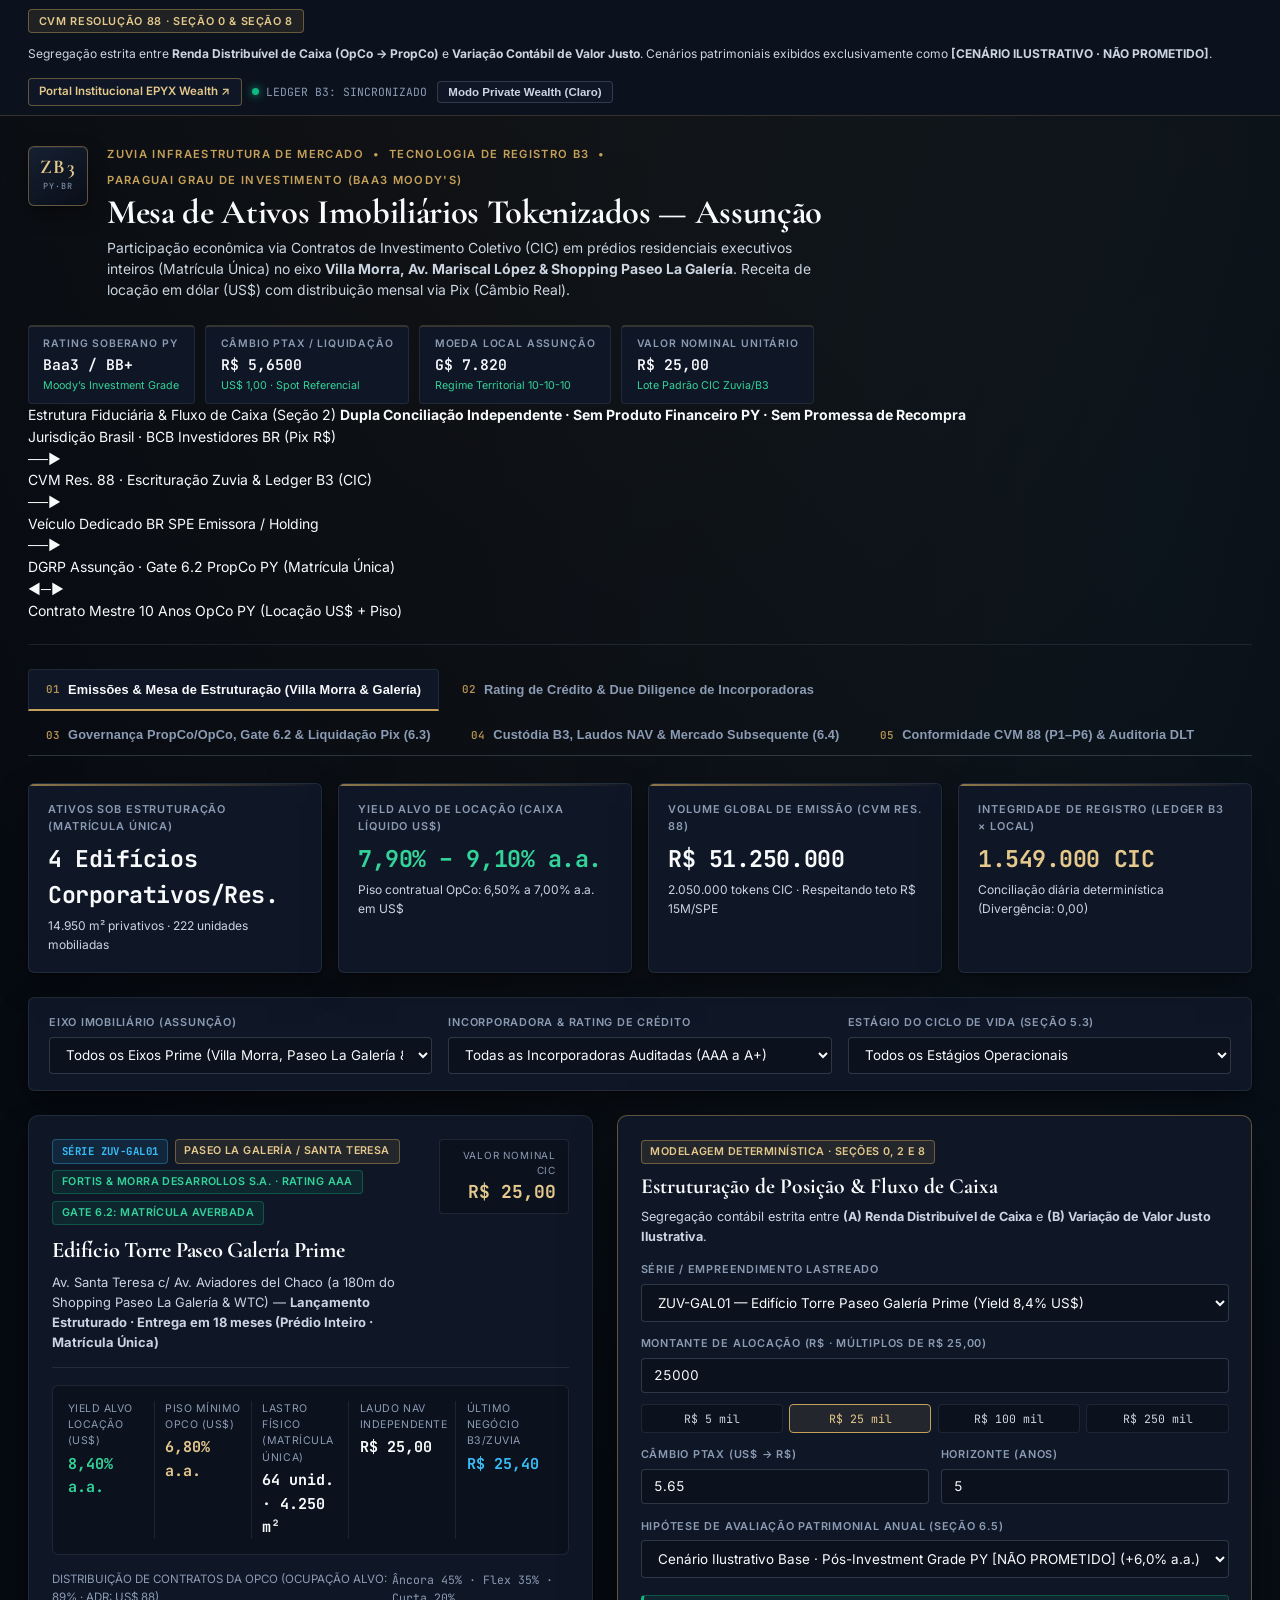
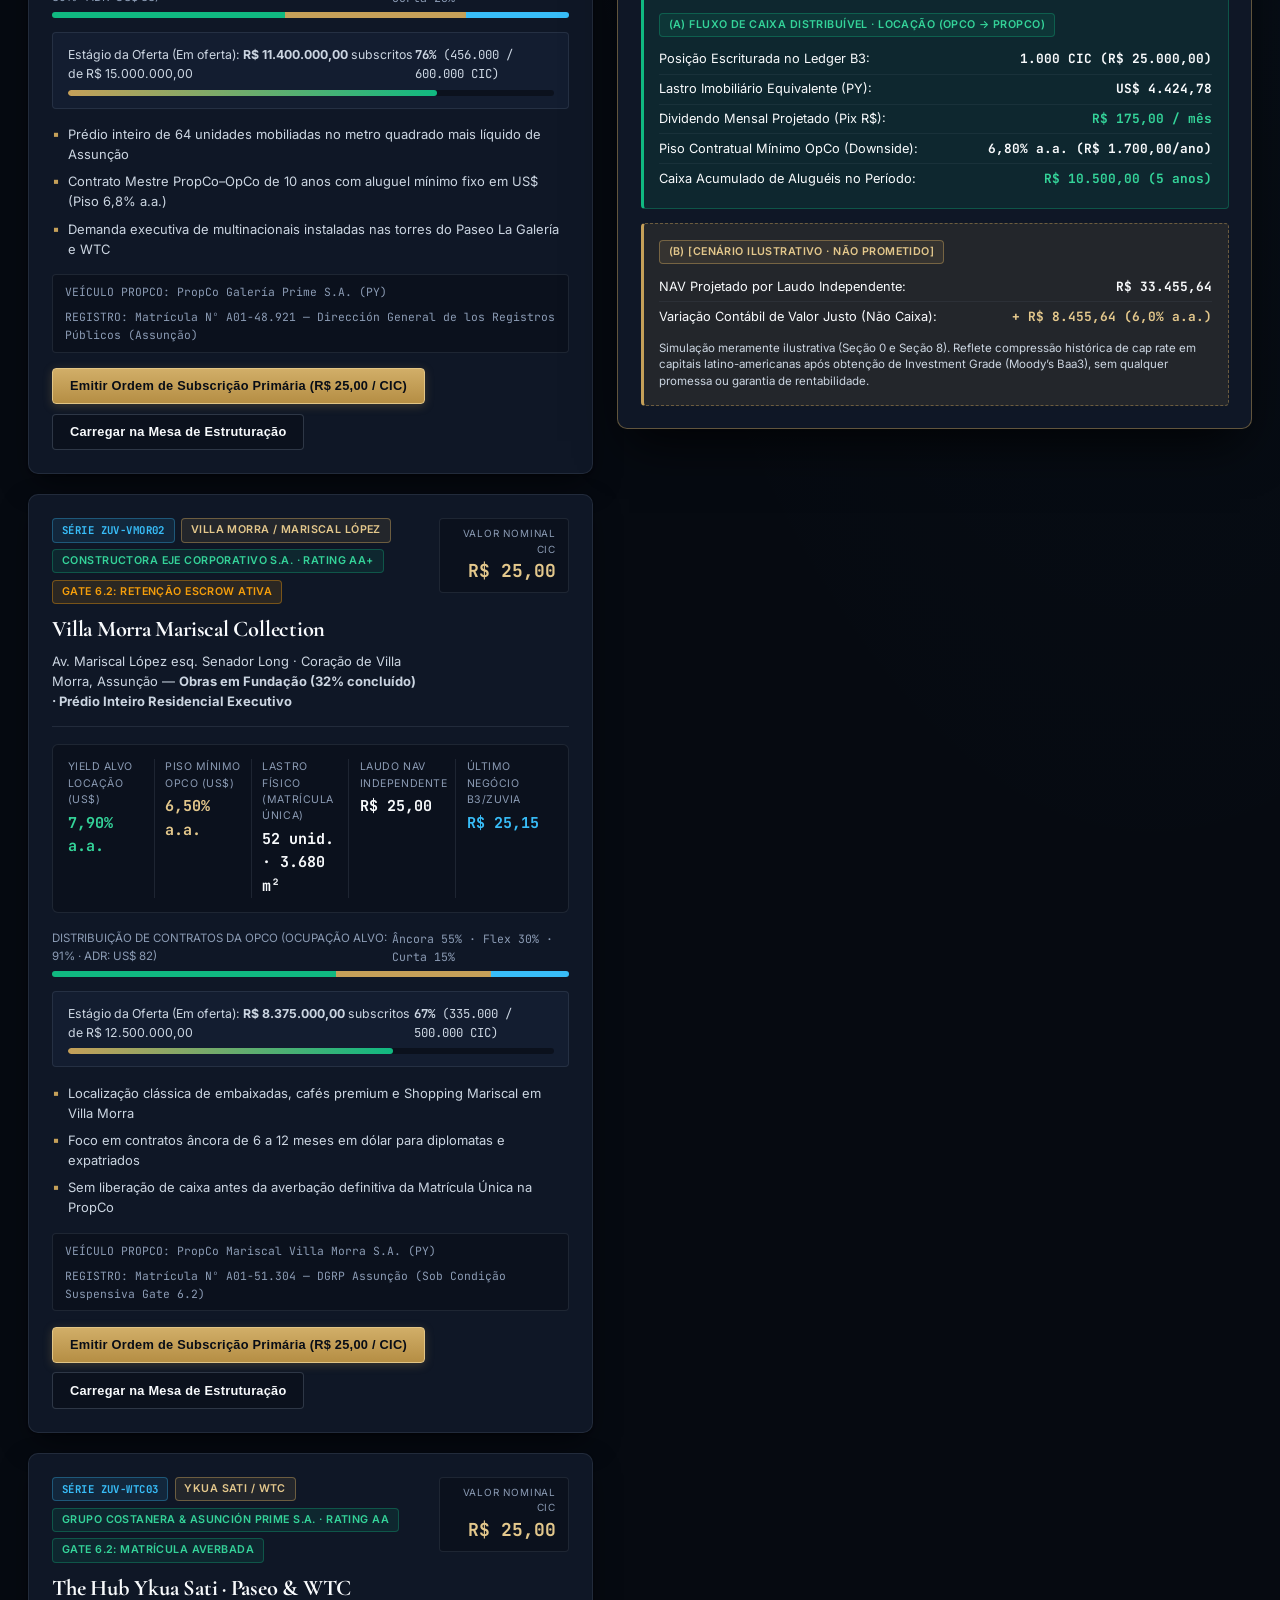
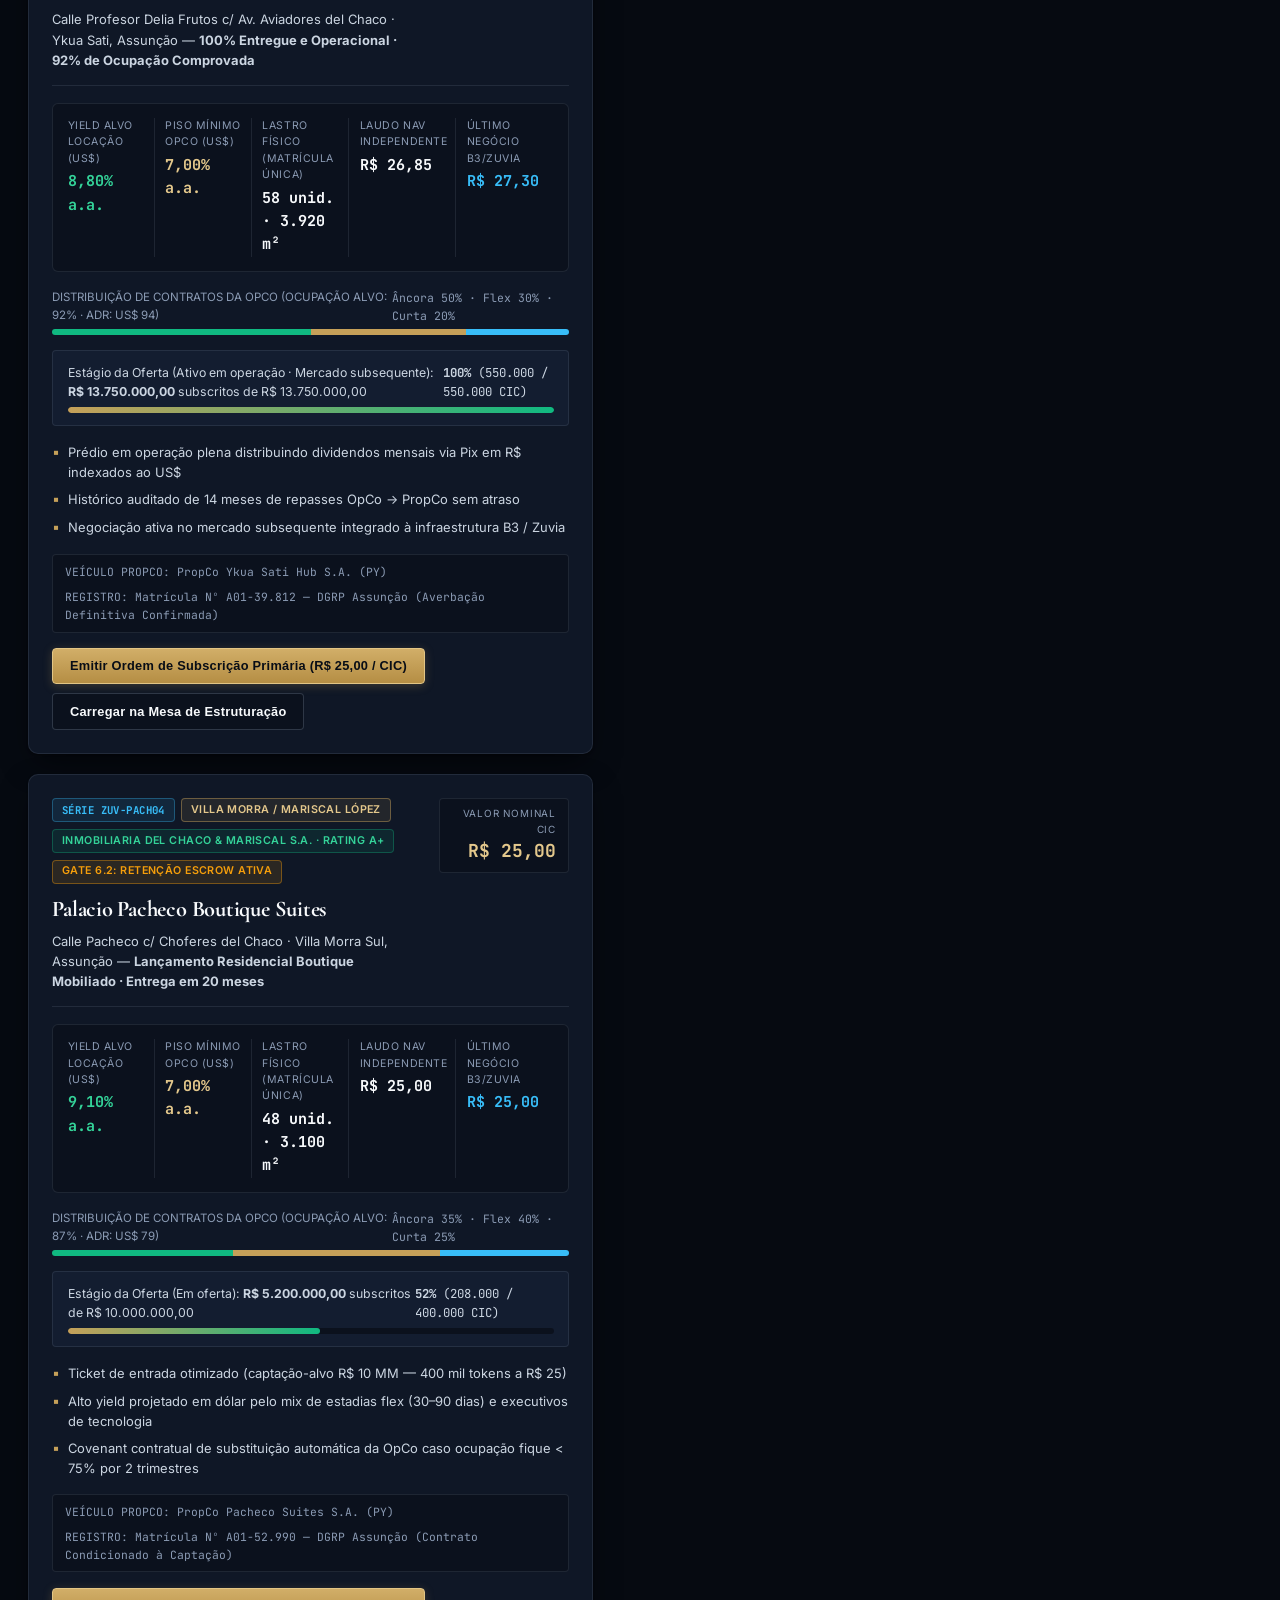
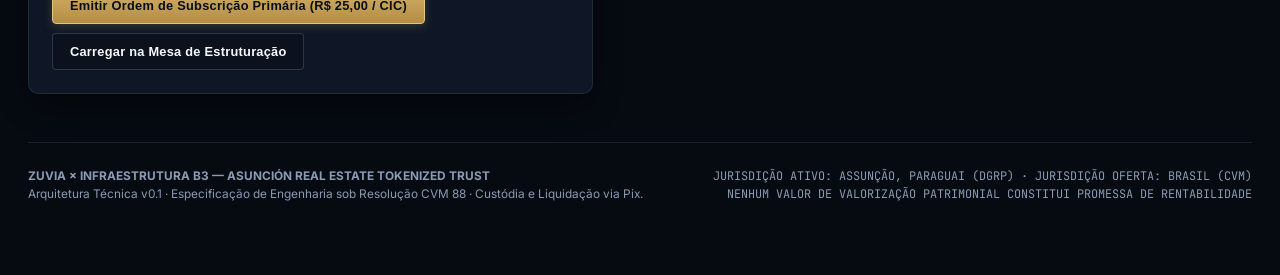
==== commit 66b34c42: "feat: separar Marketplace Token Paraguai (raiz) e Portal Institucional EPYX Wealth (epyx-wealth/)" ====
--- a/index.html
+++ b/index.html
@@ -3,47 +3,26 @@
 <head>
   <meta charset="UTF-8" />
   <meta name="viewport" content="width=device-width, initial-scale=1.0" />
-  <title>EPYX Wealth | Plataforma de Tokenização de Ativos (B3/Zuvia) &amp; Pick &amp; Go Cross-Border</title>
+  <title>Zuvia × B3 | Real Estate Private Trust — Assunção (Villa Morra &amp; Paseo La Galería)</title>
   <link rel="stylesheet" href="styles.css" />
 </head>
 <body>
-  <!-- 1. Barra Superior de Governança, Conta Única IAM (Seção 3.2 e 6) e Idioma PT/ES -->
-  <div class="institutional-topbar" role="region" aria-label="Governança EPYX Wealth, Conta Única IAM e Idioma">
+  <!-- Barra Institucional de Governança e Sincronização Ledger B3 -->
+  <div class="institutional-topbar" role="region" aria-label="Governança Regulatória CVM Resolução 88 e Sincronização B3">
     <div class="topbar-left">
-      <span class="compliance-pill">EPYX WEALTH · PORTAL PÚBLICO v0.2</span>
-      <span id="i18nTopRule">
-        Princípio de Arquitetura: <strong>Sem custódia própria de valores mobiliários ou moeda</strong>. Produto A liquidado na <strong>Zuvia/B3 (CVM 88)</strong>; Produto B liquidado via <strong>Cambio Real (Split Pix)</strong>. Dados e fluxos estritamente segregados.
+      <span class="compliance-pill">CVM Resolução 88 · Seção 0 &amp; Seção 8</span>
+      <span>
+        Segregação estrita entre <strong>Renda Distribuível de Caixa (OpCo → PropCo)</strong> e <strong>Variação Contábil de Valor Justo</strong>. Cenários patrimoniais exibidos exclusivamente como <strong>[CENÁRIO ILUSTRATIVO · NÃO PROMETIDO]</strong>.
       </span>
     </div>
-
     <div class="topbar-right">
-      <!-- Seletor Interativo de Papel RBAC (Seção 6) -->
-      <div class="iam-control">
-        <label for="iamRoleSelect">Perfil IAM (Seção 6):</label>
-        <select id="iamRoleSelect" class="iam-select" aria-label="Selecionar perfil de acesso RBAC">
-          <option value="INVESTIDOR">Investidor BR/PY (MFA Ativo)</option>
-          <option value="TURISTA">Turista Comprador (Pick &amp; Go)</option>
-          <option value="LOJISTA">Lojista (Portal Paraguai)</option>
-          <option value="OPERADOR">Operador / Picker (CDE 8h–18h)</option>
-          <option value="COMPLIANCE">Compliance / Admin EPYX</option>
-          <option value="VISITANTE">Visitante Público</option>
-        </select>
-      </div>
-
-      <!-- Seletor de Idioma PT/ES (Seção 2.2 e 9) -->
-      <div class="iam-control">
-        <label for="iamLangSelect">Idioma:</label>
-        <select id="iamLangSelect" class="iam-select" aria-label="Selecionar idioma PT ou ES">
-          <option value="PT">PT-BR (Português)</option>
-          <option value="ES">ES-PY (Español)</option>
-        </select>
-      </div>
-
+      <a href="https://epyxwealth.vercel.app" target="_blank" rel="noopener" class="theme-toggle-btn" style="text-decoration: none; color: var(--gold-light); border-color: var(--border-gold);">
+        Portal Institucional EPYX Wealth ↗
+      </a>
       <span class="status-indicator">
         <span class="led-dot" aria-hidden="true"></span>
-        ZUVIA/B3 &amp; CAMBIO REAL: ONLINE
+        LEDGER B3: SINCRONIZADO
       </span>
-
       <button type="button" class="theme-toggle-btn" id="btnToggleTheme" aria-label="Alternar tema visual">
         <span id="themeToggleLabel">Modo Private Wealth (Claro)</span>
       </button>
@@ -51,193 +30,133 @@
   </div>
 
   <div class="container">
-    <!-- 2. Cabeçalho Institucional EPYX Wealth -->
+    <!-- Cabeçalho Institucional Private Banking -->
     <header class="site-header">
       <div class="header-top">
         <div class="brand-group">
           <div class="brand-crest" aria-hidden="true">
-            <span class="crest-code">EPYX</span>
-            <span class="crest-sub">WEALTH</span>
+            <span class="crest-code">ZB3</span>
+            <span class="crest-sub">PY·BR</span>
           </div>
           <div class="brand-title">
             <div class="brand-eyebrow">
-              <span>EPYX WEALTH PLATFORM</span>
+              <span>ZUVIA INFRAESTRUTURA DE MERCADO</span>
               <span>•</span>
-              <span>INFRAESTRUTURA ZUVIA &amp; B3 (PRODUTO A)</span>
+              <span>TECNOLOGIA DE REGISTRO B3</span>
               <span>•</span>
-              <span>PORTAL PARAGUAI &amp; CAMBIO REAL (PRODUTO B)</span>
-            </div>
-            <h1 id="i18nHeroTitle">EPYX Wealth — Ativos Reais Tokenizados &amp; Comércio Cross-Border</h1>
-            <p class="brand-subtitle" id="i18nHeroSubtitle">
-              Plataforma tecnológica e operacional binacional (Brasil–Paraguai) sob arquitetura segregada: vitrine de investimentos em ativos imobiliários em Assunção distribuídos pela <strong>Zuvia (Res. CVM 88 / B3)</strong> e sistema <strong>Pick &amp; Go Cross-Border</strong> em Ciudad del Este operado com o <strong>Portal Paraguai</strong>, <strong>Cambio Real</strong> e <strong>Correios (Remessa Conforme)</strong>.
+              <span>PARAGUAI GRAU DE INVESTIMENTO (Baa3 MOODY'S)</span>
+            </div>
+            <h1>Mesa de Ativos Imobiliários Tokenizados — Assunção</h1>
+            <p class="brand-subtitle">
+              Participação econômica via Contratos de Investimento Coletivo (CIC) em prédios residenciais executivos inteiros (Matrícula Única) no eixo <strong>Villa Morra, Av. Mariscal López &amp; Shopping Paseo La Galería</strong>. Receita de locação em dólar (US$) com distribuição mensal via Pix (Câmbio Real).
             </p>
           </div>
         </div>
 
-        <div class="header-tickers" aria-label="Cotações Oficiais e Parâmetros Operacionais">
+        <div class="header-tickers" aria-label="Indicadores Financeiros e Soberanos">
           <div class="ticker-pill">
-            <span class="label">Soberano Paraguai</span>
-            <span class="val">Baa3 (Moody’s)</span>
-            <span class="sub-val">Grau de Investimento</span>
+            <span class="label">Rating Soberano PY</span>
+            <span class="val">Baa3 / BB+</span>
+            <span class="sub-val">Moody’s Investment Grade</span>
           </div>
           <div class="ticker-pill">
-            <span class="label">Câmbio Pix / Cambio Real</span>
+            <span class="label">Câmbio PTAX / Liquidação</span>
             <span class="val" id="headerCambioBrl">R$ 5,6500</span>
-            <span class="sub-val">US$ 1,00 · Taxa Exibida</span>
+            <span class="sub-val">US$ 1,00 · Spot Referencial</span>
           </div>
           <div class="ticker-pill">
-            <span class="label">Guarani Referencial</span>
+            <span class="label">Moeda Local Assunção</span>
             <span class="val">G$ 7.820</span>
-            <span class="sub-val">US$ 1,00 · Assunção / CDE</span>
+            <span class="sub-val">Regime Territorial 10-10-10</span>
           </div>
           <div class="ticker-pill">
-            <span class="label">SLA Operacional (Seção 9)</span>
-            <span class="val">99,5% Uptime</span>
-            <span class="sub-val">Confirmação Pix &lt; 10 s</span>
-          </div>
-        </div>
-      </div>
-
-      <!-- 3. AS DUAS PORTAS DO PORTAL EPYX WEALTH (Seção 0 e 2.2) -->
-      <div class="dual-doors-grid" style="margin-top: 1.5rem;" aria-label="As Duas Portas do Portal EPYX Wealth">
-        <!-- PORTA A: INVESTIR -->
-        <div class="door-card door-invest active-door" id="doorCardA">
-          <div>
-            <div class="badge-row">
-              <span class="badge badge-gold">PORTA A · PRODUTO A (TOKENIZAÇÃO DE ATIVOS)</span>
-              <span class="badge badge-rating">ZUVIA (CVM RES. 88) + TECNOLOGIA B3</span>
-            </div>
-            <h2 id="i18nDoorATitle">Investir em Ativos Reais (Assunção)</h2>
-            <p id="i18nDoorADesc">
-              Vitrine de ofertas reguladas de prédios inteiros (Matrícula Única) no eixo Villa Morra e Paseo La Galería. A EPYX Wealth apresenta a diligência e encaminha via SSO ao ambiente regulado da <strong>Zuvia/B3</strong> (sem coleta de KYC nem custódia de valores pelo portal).
-            </p>
-            <ul class="door-meta-list">
-              <li>
-                <span>Primeiro Caso</span>
-                <strong>Villa Morra &amp; Paseo Galería</strong>
-              </li>
-              <li>
-                <span>Subscrição &amp; Custódia</span>
-                <strong>Ambiente Zuvia / Ledger B3</strong>
-              </li>
-              <li>
-                <span>Renda de Locação (Caixa)</span>
-                <strong>7,9% a 9,1% a.a. US$ (Pix R$)</strong>
-              </li>
-              <li>
-                <span>Leitura de Posição</span>
-                <strong>API Zuvia (Cache Auditado)</strong>
-              </li>
-            </ul>
-          </div>
-          <div style="display: flex; flex-wrap: wrap; gap: 0.6rem;">
-            <button type="button" class="btn btn-primary" data-jump-tab="tab-marketplace">
-              Explorar Ofertas &amp; Simulador (Produto A)
-            </button>
-            <button type="button" class="btn btn-secondary" data-jump-tab="tab-carteira-b3">
-              Consultar Minha Posição (API Zuvia)
-            </button>
-          </div>
-        </div>
-
-        <!-- PORTA B: COMPRAR NO PARAGUAI (PICK & GO) -->
-        <div class="door-card door-pickgo" id="doorCardB">
-          <div>
-            <div class="badge-row">
-              <span class="badge badge-ticker">PORTA B · PRODUTO B (PICK &amp; GO CROSS-BORDER)</span>
-              <span class="badge badge-gold">PORTAL PARAGUAI + CAMBIO REAL + CORREIOS</span>
-            </div>
-            <h2 id="i18nDoorBTitle">Comprar no Paraguai · Pick &amp; Go</h2>
-            <p id="i18nDoorBDesc">
-              Compre nas lojas homologadas do <strong>Portal Paraguai</strong> em Ciudad del Este, pague por <strong>Pix via Cambio Real</strong> (com split automático sem retenção pela EPYX) e retire o pedido pronto via QR Code sem fila de caixa — ou solicite envio ao Brasil pelos <strong>Correios (Remessa Conforme)</strong>.
-            </p>
-            <ul class="door-meta-list">
-              <li>
-                <span>Operação Piloto CDE</span>
-                <strong>5 Lojas · 10 Pickers (8h–18h)</strong>
-              </li>
-              <li>
-                <span>Liquidação &amp; Câmbio</span>
-                <strong>Cambio Real (Split Automático)</strong>
-              </li>
-              <li>
-                <span>Retirada Física</span>
-                <strong>Fast-Exit QR Code na Loja/Anexo</strong>
-              </li>
-              <li>
-                <span>Envio Opcional Brasil</span>
-                <strong>Correios · Remessa Conforme</strong>
-              </li>
-            </ul>
-          </div>
-          <div style="display: flex; flex-wrap: wrap; gap: 0.6rem;">
-            <button type="button" class="btn btn-cyan" data-jump-tab="tab-pickgo-loja">
-              Acessar Lojas &amp; Carrinho Pix (Produto B)
-            </button>
-            <button type="button" class="btn btn-secondary" data-jump-tab="tab-pickgo-operacao">
-              Painel Picker &amp; Faturas Lojista (CDE)
-            </button>
-          </div>
-        </div>
-      </div>
-
-      <!-- Banner Dinâmico de Segregação de Acesso RBAC (Seção 6) -->
-      <div class="rbac-banner" id="rbacActiveBanner" aria-live="polite"></div>
+            <span class="label">Valor Nominal Unitário</span>
+            <span class="val">R$ 25,00</span>
+            <span class="sub-val">Lote Padrão CIC Zuvia/B3</span>
+          </div>
+        </div>
+      </div>
+
+      <!-- Arquitetura Jurídico-Operacional e Custódia Cross-Border (Seção 2) -->
+      <div class="custody-architecture-bar" aria-label="Arquitetura Jurídico-Operacional Seção 2">
+        <div class="custody-title-col">
+          <span class="eyebrow">Estrutura Fiduciária &amp; Fluxo de Caixa (Seção 2)</span>
+          <strong>Dupla Conciliação Independente · Sem Produto Financeiro PY · Sem Promessa de Recompra</strong>
+        </div>
+        <div class="arch-flow">
+          <div class="arch-node">
+            <span class="node-jur">Jurisdição Brasil · BCB</span>
+            <span class="node-name">Investidores BR (Pix R$)</span>
+          </div>
+          <span class="arch-connector">──▶</span>
+          <div class="arch-node">
+            <span class="node-jur">CVM Res. 88 · Escrituração</span>
+            <span class="node-name">Zuvia &amp; Ledger B3 (CIC)</span>
+          </div>
+          <span class="arch-connector">──▶</span>
+          <div class="arch-node">
+            <span class="node-jur">Veículo Dedicado BR</span>
+            <span class="node-name">SPE Emissora / Holding</span>
+          </div>
+          <span class="arch-connector">──▶</span>
+          <div class="arch-node">
+            <span class="node-jur">DGRP Assunção · Gate 6.2</span>
+            <span class="node-name">PropCo PY (Matrícula Única)</span>
+          </div>
+          <span class="arch-connector">◀─▶</span>
+          <div class="arch-node">
+            <span class="node-jur">Contrato Mestre 10 Anos</span>
+            <span class="node-name">OpCo PY (Locação US$ + Piso)</span>
+          </div>
+        </div>
+      </div>
     </header>
 
-    <!-- 4. Navegação Completa dos Módulos (Produto A + Produto B + Governança Compartilhada) -->
-    <nav class="nav-tabs" aria-label="Navegação de Módulos EPYX Wealth">
+    <!-- Navegação Executiva de Módulos -->
+    <nav class="nav-tabs" aria-label="Módulos do Sistema Institucional">
       <button type="button" class="tab-btn active" data-tab="tab-marketplace">
-        <span class="tab-num">A1</span> Investir: Ofertas Assunção &amp; Simulador
+        <span class="tab-num">01</span> Emissões &amp; Mesa de Estruturação (Villa Morra &amp; Galería)
       </button>
       <button type="button" class="tab-btn" data-tab="tab-construtoras">
-        <span class="tab-num">A2</span> Investir: Incorporadoras &amp; Pipeline (4.3)
+        <span class="tab-num">02</span> Rating de Crédito &amp; Due Diligence de Incorporadoras
       </button>
       <button type="button" class="tab-btn" data-tab="tab-propco-opco">
-        <span class="tab-num">A3</span> Investir: PropCo/OpCo &amp; Gates 6.2 / 6.3
+        <span class="tab-num">03</span> Governança PropCo/OpCo, Gate 6.2 &amp; Liquidação Pix (6.3)
       </button>
       <button type="button" class="tab-btn" data-tab="tab-carteira-b3">
-        <span class="tab-num">A4</span> Investir: Minha Posição (API Zuvia) &amp; B3
-      </button>
-      <button type="button" class="tab-btn" data-tab="tab-pickgo-loja">
-        <span class="tab-num">B1</span> Pick &amp; Go: Lojas CDE, Pix Split &amp; QR Retirada
-      </button>
-      <button type="button" class="tab-btn" data-tab="tab-pickgo-operacao">
-        <span class="tab-num">B2</span> Pick &amp; Go: Fila de Picking (8h–18h) &amp; Repasses
+        <span class="tab-num">04</span> Custódia B3, Laudos NAV &amp; Mercado Subsequente (6.4)
       </button>
       <button type="button" class="tab-btn" data-tab="tab-governanca">
-        <span class="tab-num">G1</span> Canal Portal Paraguai (CMS), RBAC &amp; Compliance
+        <span class="tab-num">05</span> Conformidade CVM 88 (P1–P6) &amp; Auditoria DLT
       </button>
     </nav>
 
-    <!-- =========================================================================
-         MÓDULO A1: PRODUTO A — VITRINE DE OFERTAS ASSUNÇÃO & SIMULADOR
-         ========================================================================= -->
-    <section id="tab-marketplace" class="tab-panel active" aria-label="Produto A: Vitrine de Ofertas de Tokens Imobiliários">
+    <!-- MÓDULO 01: MARKETPLACE VILLA MORRA & PASEO LA GALERÍA + SIMULADOR -->
+    <section id="tab-marketplace" class="tab-panel active" aria-label="Emissões Primárias e Simulador Patrimonial">
       <div class="kpi-grid">
         <div class="kpi-card">
-          <div class="kpi-label">Prédios Inteiros em Assunção (Matrícula Única)</div>
-          <div class="kpi-value">4 Empreendimentos</div>
-          <div class="kpi-sub">Villa Morra, Paseo La Galería &amp; WTC (14.950 m²)</div>
+          <div class="kpi-label">Ativos Sob Estruturação (Matrícula Única)</div>
+          <div class="kpi-value">4 Edifícios Corporativos/Res.</div>
+          <div class="kpi-sub">14.950 m² privativos · 222 unidades mobiliadas</div>
         </div>
         <div class="kpi-card">
-          <div class="kpi-label">Renda Projetada de Locação (Caixa US$)</div>
+          <div class="kpi-label">Yield Alvo de Locação (Caixa Líquido US$)</div>
           <div class="kpi-value" style="color: var(--emerald-light);">7,90% – 9,10% a.a.</div>
           <div class="kpi-sub">Piso contratual OpCo: 6,50% a 7,00% a.a. em US$</div>
         </div>
         <div class="kpi-card">
-          <div class="kpi-label">Papel EPYX Wealth × Zuvia (Seção 4.1)</div>
-          <div class="kpi-value" style="color: var(--gold-light);">SSO Regulado</div>
-          <div class="kpi-sub">KYC, subscrição e custódia 100% no ambiente Zuvia/B3</div>
+          <div class="kpi-label">Volume Global de Emissão (CVM Res. 88)</div>
+          <div class="kpi-value">R$ 51.250.000</div>
+          <div class="kpi-sub">2.050.000 tokens CIC · Respeitando teto R$ 15M/SPE</div>
         </div>
         <div class="kpi-card">
-          <div class="kpi-label">Opções de Recebimento de Renda (Seção 4.1)</div>
-          <div class="kpi-value">Pix R$ / G$ PY</div>
-          <div class="kpi-sub">Agente pagador regulado (Reais via Pix ou Guaranis)</div>
-        </div>
-      </div>
-
-      <!-- Filtros Institucionais Produto A -->
+          <div class="kpi-label">Integridade de Registro (Ledger B3 × Local)</div>
+          <div class="kpi-value" style="color: var(--gold-light);">1.549.000 CIC</div>
+          <div class="kpi-sub">Conciliação diária determinística (Divergência: 0,00)</div>
+        </div>
+      </div>
+
+      <!-- Filtros Institucionais -->
       <div class="filter-bar">
         <div class="filter-group">
           <label for="filterZona">Eixo Imobiliário (Assunção)</label>
@@ -261,29 +180,30 @@
         </div>
 
         <div class="filter-group">
-          <label for="filterStatus">Estágio da Oferta na Zuvia</label>
+          <label for="filterStatus">Estágio do Ciclo de Vida (Seção 5.3)</label>
           <select id="filterStatus">
             <option value="TODOS">Todos os Estágios Operacionais</option>
             <option value="Em oferta">Oferta Pública Primária Zuvia (R$ 25,00 / CIC)</option>
-            <option value="Ativo em operação · Mercado subsequente">Ativo Operacional · Mercado Subsequente B3</option>
+            <option value="Ativo em operação · Mercado subsequente">Ativo Operacional · Negociação Subsequente B3</option>
           </select>
         </div>
       </div>
 
       <div class="marketplace-layout">
+        <!-- Dossiês dos Ativos -->
         <div id="assetCardsContainer" class="cards-grid"></div>
 
-        <!-- Simulador Determinístico (Seções 0, 2, 4.2 e 8) -->
-        <aside class="simulator-panel" aria-label="Simulador de Renda e Cenário Ilustrativo">
-          <span class="badge badge-gold">REGRAS DE DIVULGAÇÃO · SEÇÃO 4.3.1</span>
-          <h3>Simulador de Renda Caixa &amp; Cenário Ilustrativo</h3>
+        <!-- Mesa de Simulação de Fluxo de Caixa (Seções 0, 2 e 8) -->
+        <aside class="simulator-panel" aria-label="Calculadora Institucional de Renda e Cenário Ilustrativo">
+          <span class="badge badge-gold">MODELAGEM DETERMINÍSTICA · SEÇÕES 0, 2 E 8</span>
+          <h3>Estruturação de Posição &amp; Fluxo de Caixa</h3>
           <p style="font-size: 0.79rem; color: var(--text-secondary);">
-            Separação obrigatória entre <strong>(A) Renda Distribuível de Locação</strong> e <strong>(B) Variação Patrimonial Ilustrativa</strong>.
+            Segregação contábil estrita entre <strong>(A) Renda Distribuível de Caixa</strong> e <strong>(B) Variação de Valor Justo Ilustrativa</strong>.
           </p>
 
           <div class="sim-form">
             <div class="filter-group">
-              <label for="simAtivoSelect">Série / Ativo Aprovado pelo Compliance</label>
+              <label for="simAtivoSelect">Série / Empreendimento Lastreado</label>
               <select id="simAtivoSelect"></select>
             </div>
 
@@ -300,7 +220,7 @@
 
             <div style="display: grid; grid-template-columns: 1fr 1fr; gap: 0.75rem;">
               <div class="filter-group">
-                <label for="simCambioBrl">Câmbio Referencial (US$ → R$)</label>
+                <label for="simCambioBrl">Câmbio PTAX (US$ → R$)</label>
                 <input type="number" id="simCambioBrl" value="5.65" min="3.50" max="10.00" step="0.05" class="mono" />
               </div>
               <div class="filter-group">
@@ -310,26 +230,18 @@
             </div>
 
             <div class="filter-group">
-              <label for="simMoedaRecebimento">Moeda de Recebimento de Renda (Seção 2.1 e 4.1)</label>
-              <select id="simMoedaRecebimento">
-                <option value="BRL">Receber em Reais no Brasil via Pix (R$)</option>
-                <option value="PYG">Receber em Guaranis no Paraguai (G$ · Residente PY)</option>
-              </select>
-            </div>
-
-            <div class="filter-group">
-              <label for="simCenarioSelect">Hipótese de Avaliação Patrimonial Anual</label>
+              <label for="simCenarioSelect">Hipótese de Avaliação Patrimonial Anual (Seção 6.5)</label>
               <select id="simCenarioSelect"></select>
             </div>
           </div>
 
-          <!-- BLOCO A: RENDA DISTRIBUÍVEL DE CAIXA -->
+          <!-- BLOCO A: RENDA DISTRIBUÍVEL DE CAIXA (SEÇÃO 2 e 6.3) -->
           <div class="sim-box-cash">
             <div class="badge badge-rating" style="margin-bottom: 0.5rem;">
               (A) FLUXO DE CAIXA DISTRIBUÍVEL · LOCAÇÃO (OpCo → PropCo)
             </div>
             <div class="sim-row">
-              <span>Quantidade de Tokens CIC (Zuvia/B3):</span>
+              <span>Posição Escriturada no Ledger B3:</span>
               <strong id="simOutTokens">1.000 CIC</strong>
             </div>
             <div class="sim-row">
@@ -337,11 +249,11 @@
               <strong id="simOutCapitalUsd">US$ 4.424,78</strong>
             </div>
             <div class="sim-row">
-              <span>Renda Mensal Estimada (Agente Pagador):</span>
+              <span>Dividendo Mensal Projetado (Pix R$):</span>
               <strong id="simOutRendaMensal" style="color: var(--emerald-light);">R$ 175,00 / mês</strong>
             </div>
             <div class="sim-row">
-              <span>Piso Contratual Mínimo OpCo (US$):</span>
+              <span>Piso Contratual Mínimo OpCo (Downside):</span>
               <strong id="simOutPisoAnual">6,8% a.a. (R$ 1.700,00/ano)</strong>
             </div>
             <div class="sim-row">
@@ -350,7 +262,7 @@
             </div>
           </div>
 
-          <!-- BLOCO B: VARIAÇÃO CONTÁBIL DE VALOR JUSTO -->
+          <!-- BLOCO B: VARIAÇÃO CONTÁBIL DE VALOR JUSTO (SEÇÃO 0, 2 e 8) -->
           <div class="sim-box-valuation">
             <div class="badge badge-gold" style="margin-bottom: 0.5rem;">
               (B) [CENÁRIO ILUSTRATIVO · NÃO PROMETIDO]
@@ -360,7 +272,7 @@
               <strong id="simOutPatrimonioFinal">R$ 33.455,64</strong>
             </div>
             <div class="sim-row">
-              <span>Variação Contábil Ilustrativa (Não Caixa):</span>
+              <span>Variação Contábil de Valor Justo (Não Caixa):</span>
               <strong id="simOutGanhoCapital" style="color: var(--gold-light);">+ R$ 8.455,64</strong>
             </div>
             <p id="simOutAvisoCenario" style="font-size: 0.72rem; color: var(--text-secondary); margin-top: 0.55rem; line-height: 1.45;"></p>
@@ -369,46 +281,26 @@
       </div>
     </section>
 
-    <!-- =========================================================================
-         MÓDULO A2: INCORPORADORAS & PIPELINE DE ADMISSÃO DE ATIVOS (SEÇÃO 4.3)
-         ========================================================================= -->
-    <section id="tab-construtoras" class="tab-panel" aria-label="Incorporadoras Homologadas e Pipeline de Ativos">
+    <!-- MÓDULO 02: CONSTRUTORAS, OBRAS DE REFERÊNCIA E RATING DE CRÉDITO/RISCO -->
+    <section id="tab-construtoras" class="tab-panel" aria-label="Relatório de Crédito e Due Diligence de Incorporadoras">
       <div class="section-card">
-        <h2>Pipeline de Admissão de Novos Ativos no Portal EPYX Wealth (Seção 4.3)</h2>
-        <p class="section-desc">
-          Cada empreendimento cumpre 7 etapas auditáveis no backoffice antes de receber o status <strong>"Aprovado para Divulgação"</strong> pelo Compliance da EPYX Wealth e pela Zuvia.
-        </p>
-        <div class="table-wrap" style="margin-bottom: 1.5rem;">
-          <table>
-            <thead>
-              <tr>
-                <th>Etapa do Pipeline</th>
-                <th>Escopo de Diligência e Governança</th>
-                <th>Estado Atual (1º Caso Assunção)</th>
-              </tr>
-            </thead>
-            <tbody id="pipelineAtivosTableBody"></tbody>
-          </table>
-        </div>
-
         <h2>Comitê de Crédito &amp; Due Diligence Técnica — Incorporadoras Homologadas em Assunção</h2>
         <p class="section-desc">
-          Análise institucional de solvência, alavancagem (Dívida Líquida/PL), histórico de entregas no eixo Villa Morra / Santa Teresa e estrutura de Fideicomiso Bancário (Escrow).
+          Análise institucional de solvência, alavancagem (Dívida Líquida/PL), histórico de entregas no eixo Villa Morra / Santa Teresa e estrutura de Fideicomiso Bancário (Escrow). Conforme Seção 1 da especificação técnica, <strong>nenhuma construtora oferece garantia de recompra</strong>; a segurança estrutural reside na titularidade da Matrícula Única pela PropCo PY (Gate 6.2) e no Contrato Mestre de Locação com a OpCo PY.
         </p>
         <div id="buildersContainer" class="builders-grid"></div>
       </div>
     </section>
 
-    <!-- =========================================================================
-         MÓDULO A3: ESTRUTURA PROPCO/OPCO, GATE 6.2 & DISTRIBUIÇÃO 6.3
-         ========================================================================= -->
+    <!-- MÓDULO 03: ESTRUTURA PROPCO/OPCO, GATE DE MATRÍCULA 6.2 E DISTRIBUIÇÃO PIX 6.3 -->
     <section id="tab-propco-opco" class="tab-panel" aria-label="Governança Fiduciária PropCo OpCo e Gates Operacionais">
       <div class="gate-grid">
+        <!-- Gate 6.2: Aquisição do Imóvel e Registro da Matrícula -->
         <div class="section-card">
-          <span class="badge badge-gold">ESPECIFICAÇÃO TOKEN ASSUNÇÃO · SEÇÃO 6.2</span>
-          <h2 style="margin-top: 0.4rem;">Gate 6.2 — Trava de Desembolso BR → PropCo PY</h2>
+          <span class="badge badge-gold">SEÇÃO 6.2 &amp; SEÇÃO 8 · TRAVA FIDUCIÁRIA DE DESEMBOLSO</span>
+          <h2 style="margin-top: 0.4rem;">Gate 6.2 — Controle de Desembolso BR → PropCo PY</h2>
           <p class="section-desc">
-            Nenhum recurso captado na oferta Zuvia é liberado para aquisição no Paraguai antes da averbação da Certidão de Matrícula Única na DGRP Assunção em nome da PropCo PY.
+            Diretriz de Engenharia: <strong>Proibida inversão de fluxo</strong>. O motor financeiro bloqueia qualquer remessa internacional da conta segregada da oferta enquanto a Certidão de Matrícula Única emitida pela <em>Dirección General de los Registros Públicos (Assunção)</em> em nome da PropCo PY não estiver averbada e auditada.
           </p>
 
           <div class="filter-group" style="margin-bottom: 1rem;">
@@ -429,11 +321,12 @@
           <div id="gate62Feedback"></div>
         </div>
 
+        <!-- Gate 6.3: Operação OpCo e Aprovação em Dupla para Pix -->
         <div class="section-card">
-          <span class="badge badge-rating">ESPECIFICAÇÃO TOKEN ASSUNÇÃO · SEÇÃO 6.3</span>
-          <h2 style="margin-top: 0.4rem;">Fluxo 6.3 — Fechamento OpCo &amp; Liquidação de Proventos</h2>
+          <span class="badge badge-rating">SEÇÃO 6.3 &amp; SEÇÃO 9 · ALÇADA DUPLA OBRIGATÓRIA</span>
+          <h2 style="margin-top: 0.4rem;">Fluxo 6.3 — Fechamento OpCo &amp; Liquidação Pix de Dividendos</h2>
           <p class="section-desc">
-            Conciliação do aluguel mínimo fixo + variável pago pela OpCo PY à PropCo PY e dupla assinatura eletrônica (Diretoria Financeira + Compliance) antes da instrução ao agente pagador.
+            Conciliação do aluguel mínimo fixo + variável pago pela OpCo PY à PropCo PY, retenção de tributos territoriais paraguaios e exigência de dupla assinatura eletrônica (Diretoria Financeira + Compliance) antes da instrução de pagamento Pix via Zuvia.
           </p>
 
           <div id="opcoResumoBox" class="gate-card" style="margin-bottom: 1rem;"></div>
@@ -450,14 +343,18 @@
           </div>
 
           <button type="button" class="btn btn-primary" id="btnExecutarDistribuicaoPix">
-            Autorizar &amp; Disparar Proventos via Agente Pagador (Zuvia / B3)
+            Autorizar &amp; Liquidar Lote de Dividendos via Pix (Zuvia / B3)
           </button>
           <div id="gate63Feedback"></div>
         </div>
       </div>
 
+      <!-- Tabela Detalhada dos 3 Canais da OpCo -->
       <div class="section-card">
         <h2>Demonstrativo Operacional da OpCo por Canal de Locação (Competência Outubro/2026 · ZUV-WTC03)</h2>
+        <p class="section-desc">
+          Monitoramento contínuo do Contrato de Locação Mestre PropCo–OpCo (entidades <code>ReceitaMensal</code> e <code>FluxoPropCo</code> da Seção 4). Inclui cláusula de <em>step-in right</em> (substituição da OpCo) caso a ocupação consolidada permaneça inferior a 75% por 2 trimestres consecutivos.
+        </p>
         <div class="table-wrap">
           <table>
             <thead>
@@ -476,20 +373,17 @@
       </div>
     </section>
 
-    <!-- =========================================================================
-         MÓDULO A4: MINHA POSIÇÃO (LEITURA API ZUVIA), LAUDOS & SECUNDÁRIO B3
-         ========================================================================= -->
-    <section id="tab-carteira-b3" class="tab-panel" aria-label="Minha Posição via API de Leitura Zuvia e Mercado B3">
+    <!-- MÓDULO 04: CARTEIRA DO INVESTIDOR, LAUDOS NAV & MERCADO SUBSEQUENTE B3/ZUVIA -->
+    <section id="tab-carteira-b3" class="tab-panel" aria-label="Custódia B3, Laudos Independentes e Mercado Subsequente">
       <div class="section-card">
         <div style="display: flex; flex-wrap: wrap; justify-content: space-between; align-items: flex-start; gap: 1rem; margin-bottom: 1.1rem;">
           <div>
-            <span class="badge badge-ticker">INTEGRAÇÃO SEÇÃO 4.4 · GET /investidores/{id}/posicao</span>
-            <h2 style="margin-top: 0.35rem;">Minha Posição (Leitura via API Zuvia · Cache Sem Dados de KYC no Portal)</h2>
+            <h2>Posição Consolidada sob Custódia (Espelho do Ledger B3) &amp; Distinção NAV × Preço (Seção 6.4)</h2>
             <p class="section-desc" style="margin-bottom: 0;">
-              Conforme Seções 4.1 e 7: o Portal EPYX Wealth <strong>não armazena dados de KYC/suitability</strong>; guarda apenas o vínculo (`VinculoInvestidor`) e exibe a posição lida da Zuvia/B3, separando <strong>Laudo NAV</strong> de <strong>Último Negócio B3</strong>.
+              Em conformidade com a Seção 6.4: este sistema não forma preço; apresenta em colunas segregadas o <strong>Valor Patrimonial por Token (Laudo NAV Independente)</strong> e o <strong>Último Preço Negociado no Ambiente B3/Zuvia</strong>.
             </p>
           </div>
-          <span class="badge badge-warning">AVISO REGULATÓRIO: LIQUIDEZ SECUNDÁRIA NUNCA É GARANTIDA</span>
+          <span class="badge badge-warning">AVISO REGULATÓRIO: LIQUIDEZ SECUNDÁRIA NÃO É GARANTIDA</span>
         </div>
 
         <div class="table-wrap">
@@ -498,12 +392,12 @@
               <tr>
                 <th>Código CIC</th>
                 <th>Ativo Lastreado (Assunção)</th>
-                <th>Posição Lida (API Zuvia)</th>
+                <th>Posição Custodiada</th>
                 <th>Preço Médio</th>
                 <th>Valor Patrimonial (Laudo NAV)</th>
                 <th>Último Negócio (Ambiente B3/Zuvia)</th>
-                <th>Renda Mensal Estimada</th>
-                <th>Vínculo Ledger B3</th>
+                <th>Provento Caixa Estimado (Pix/mês)</th>
+                <th>Chave de Registro Ledger B3</th>
               </tr>
             </thead>
             <tbody id="portfolioTableBody"></tbody>
@@ -513,10 +407,9 @@
 
       <div class="gate-grid">
         <div class="section-card">
-          <span class="badge badge-ticker">GET /ativos/{id}/livro · ZUVIA / B3</span>
-          <h2 style="margin-top: 0.35rem;">Livro de Ofertas — Ambiente Subsequente Integrado B3 / Zuvia</h2>
+          <h2>Livro de Ofertas — Ambiente de Negociação Subsequente B3 / Zuvia</h2>
           <p class="section-desc">
-            O portal exibe o livro de ofertas para consulta e encaminha o investidor apto ao ambiente regulado da Zuvia/B3.
+            Negociação restrita a investidores qualificados/aptos com KYC ativo na Zuvia e liquidação D+0 via Pix.
           </p>
           <div class="table-wrap">
             <table>
@@ -535,247 +428,21 @@
         </div>
 
         <div class="section-card">
-          <h2>Laudos Anuais de Avaliação Independente &amp; Hash SHA-256</h2>
+          <h2>Laudos Anuais de Avaliação Independente &amp; Assinatura SHA-256 (Seção 6.5)</h2>
           <p class="section-desc">
-            Avaliações anuais elaboradas por empresas independentes e publicadas pela Zuvia/emissor.
+            Registros imutáveis de valor justo (<em>Fair Value</em>) emitidos por avaliadores internacionais. Variações patrimoniais não transitam pelo caixa distribuível mensal.
           </p>
           <div id="laudosContainer" style="display: flex; flex-direction: column; gap: 0.75rem;"></div>
         </div>
       </div>
     </section>
 
-    <!-- =========================================================================
-         MÓDULO B1: PRODUTO B — PICK & GO CROSS-BORDER (LOJAS CDE, PIX SPLIT & QR)
-         ========================================================================= -->
-    <section id="tab-pickgo-loja" class="tab-panel" aria-label="Produto B: Pick and Go Cross-Border Ciudad del Este">
-      <div class="kpi-grid">
-        <div class="kpi-card">
-          <div class="kpi-label">Escopo do Piloto Ciudad del Este (Seção 5.4)</div>
-          <div class="kpi-value">5 Lojas Âncora</div>
-          <div class="kpi-sub">10 Operadores (Pickers) · Turno Único 08h00 às 18h00</div>
-        </div>
-        <div class="kpi-card">
-          <div class="kpi-label">Liquidação &amp; Split Automático (Seção 5.6)</div>
-          <div class="kpi-value" style="color: var(--navy-b3);">Cambio Real</div>
-          <div class="kpi-sub">Pix R$ → Split Loja + Portal Paraguai + EPYX (Sem Custódia)</div>
-        </div>
-        <div class="kpi-card">
-          <div class="kpi-label">Retirada Sem Fila de Caixa (Seção 5.2)</div>
-          <div class="kpi-value" style="color: var(--emerald-light);">Fast-Exit QR</div>
-          <div class="kpi-sub">Ponto exclusivo na própria loja ou anexo · Conferência dupla</div>
-        </div>
-        <div class="kpi-card">
-          <div class="kpi-label">Envio Opcional ao Brasil (Seção 5.7)</div>
-          <div class="kpi-value" style="color: var(--gold-light);">Correios Packet</div>
-          <div class="kpi-sub">Remessa Conforme · Frete + Tributos explícitos antes do Pix</div>
-        </div>
-      </div>
-
-      <!-- Filtro de Lojas do Piloto CDE -->
-      <div class="filter-bar">
-        <div class="filter-group">
-          <label for="filterLojaPickGo">Lojas Homologadas do Piloto (Portal Paraguai · Ciudad del Este)</label>
-          <select id="filterLojaPickGo">
-            <option value="TODAS">Todas as 5 Lojas do Piloto (Carrinho Multi-Loja)</option>
-            <option value="LOJA-NISSIN">Nissei Casa Matriz CDE (Lounge Fast-Exit Av. Adrián Jara)</option>
-            <option value="LOJA-CELLSHOP">Cellshop Importados Paraguay (Balcão Anexo Térreo)</option>
-            <option value="LOJA-MONALISA">Monalisa Paraguay Luxury Store (Concierge Piso Boulevard)</option>
-            <option value="LOJA-MEGA">Mega Eletrônicos (Locker &amp; Balcão Piso 1)</option>
-            <option value="LOJA-MADRID">Madrid Center Importados (Ponto Express Galeria San Blas)</option>
-          </select>
-        </div>
-
-        <div class="filter-group">
-          <label for="filterEntregaPickGo">Modalidade de Recebimento (Seções 5.2 e 5.7)</label>
-          <select id="filterEntregaPickGo">
-            <option value="RETIRADA_LOJA">1. Retirada Expressa na Loja / Anexo em CDE (Sem Fila de Caixa)</option>
-            <option value="CORREIOS_REMESSA">2. Envio ao Brasil via Correios (Remessa Conforme · Com Tributos)</option>
-          </select>
-        </div>
-      </div>
-
-      <div class="marketplace-layout">
-        <!-- Catálogo de Produtos das 5 Lojas -->
-        <div>
-          <div id="pickGoCatalogContainer" class="products-grid"></div>
-        </div>
-
-        <!-- Carrinho Multi-Loja + Motor de Split Cambio Real + Voucher QR Code -->
-        <aside class="simulator-panel" style="border-color: var(--navy-b3-border);" aria-label="Carrinho Pick and Go e Split Cambio Real">
-          <span class="badge badge-ticker">PRODUTO B · CHECKOUT PIX &amp; SPLIT CAMBIO REAL</span>
-          <h3>Carrinho Multi-Loja &amp; Liquidação Pix</h3>
-          <p style="font-size: 0.78rem; color: var(--text-secondary);">
-            A EPYX Wealth e o Portal Paraguai <strong>não retêm dinheiro</strong>: o pagamento Pix vai direto ao <strong>Cambio Real</strong>, que executa o split imediato por pedido.
-          </p>
-
-          <div id="cartItemsContainer" style="margin-top: 0.9rem; display: flex; flex-direction: column; gap: 0.45rem;"></div>
-
-          <div class="sim-form" style="margin-top: 0.85rem;">
-            <div class="filter-group">
-              <label for="pickGoBuyerName">Nome &amp; Documento do Comprador (Turista BR)</label>
-              <input type="text" id="pickGoBuyerName" value="Henrique M. · CPF ***.742.190-**" />
-            </div>
-            <div class="filter-group">
-              <label for="pickGoVisitDate">Data/Janela Prevista de Retirada (Turno 08h–18h)</label>
-              <input type="text" id="pickGoVisitDate" value="Hoje · 14h30 (Ponto Fast-Exit CDE)" />
-            </div>
-          </div>
-
-          <!-- Resumo de Custo Total (Produto + Frete + Tributos se Correios) -->
-          <div class="sim-box-cash" style="margin-top: 0.95rem;">
-            <div class="badge badge-rating" style="margin-bottom: 0.45rem;">
-              DEMONSTRATIVO TRANSPARENTE ANTES DO PIX (SEÇÃO 5.7)
-            </div>
-            <div class="sim-row">
-              <span>Subtotal Produtos (US$):</span>
-              <strong id="pgSubtotalUsd">US$ 0,00</strong>
-            </div>
-            <div class="sim-row">
-              <span>Frete Internacional Correios Packet:</span>
-              <strong id="pgFreteUsd">US$ 0,00 (Retirada em Loja)</strong>
-            </div>
-            <div class="sim-row">
-              <span>Tributos Remessa Conforme (II + ICMS):</span>
-              <strong id="pgTributosUsd">US$ 0,00 (Bagagem Acompanhada)</strong>
-            </div>
-            <div class="sim-row">
-              <span>Total a Pagar no Pix (Câmbio R$ 5,65):</span>
-              <strong id="pgTotalPixBrl" style="color: var(--emerald-light); font-size: 1rem;">R$ 0,00</strong>
-            </div>
-          </div>
-
-          <!-- Split Automático Cambio Real (Seção 5.6) -->
-          <div class="sim-box-split">
-            <div class="badge badge-ticker" style="margin-bottom: 0.45rem;">
-              SPLIT AUTOMÁTICO CAMBIO REAL (SEM CUSTÓDIA EPYX)
-            </div>
-            <div class="sim-row">
-              <span>1. Repasse Líquido Lojista(s) (94,3%):</span>
-              <strong id="pgSplitLojaBrl">R$ 0,00</strong>
-            </div>
-            <div class="sim-row">
-              <span>2. Comissão Portal Paraguai + Picking (4,5%):</span>
-              <strong id="pgSplitPortalBrl">R$ 0,00</strong>
-            </div>
-            <div class="sim-row">
-              <span>3. Fee Tecnológico EPYX Wealth (1,2%):</span>
-              <strong id="pgSplitEpyxBrl">R$ 0,00</strong>
-            </div>
-          </div>
-
-          <div style="margin-top: 1rem; display: flex; gap: 0.6rem;">
-            <button type="button" class="btn btn-cyan" id="btnPagarPixPickGo" style="flex: 1;">
-              Gerar Pix Dinâmico (Cambio Real) &amp; QR de Retirada
-            </button>
-          </div>
-
-          <div id="pickGoVoucherOutput"></div>
-        </aside>
-      </div>
-    </section>
-
-    <!-- =========================================================================
-         MÓDULO B2: OPERAÇÃO DO PILOTO PICK & GO (10 PICKERS · 8H-18H) & FATURAS
-         ========================================================================= -->
-    <section id="tab-pickgo-operacao" class="tab-panel" aria-label="Operação do Piloto Pick and Go e Faturas de Lojistas">
-      <div class="kpi-grid" id="pilotKpisGrid"></div>
-
+    <!-- MÓDULO 05: GOVERNANÇA CVM 88, CHECKLIST P1-P6 E CONCILIAÇÃO DIÁRIA B3 -->
+    <section id="tab-governanca" class="tab-panel" aria-label="Governança Jurídica P1 a P6 e Conciliação DLT">
       <div class="section-card">
-        <div style="display: flex; flex-wrap: wrap; justify-content: space-between; align-items: center; gap: 1rem; margin-bottom: 1rem;">
-          <div>
-            <span class="badge badge-ticker">PAINEL DO OPERADOR / PICKER · TURNO ÚNICO 08H ÀS 18H (TOLERÂNCIA OFFLINE)</span>
-            <h2 style="margin-top: 0.35rem;">Fila de Separação (Picking), Conferência &amp; Máquina de Estados (Seção 5.5)</h2>
-            <p class="section-desc" style="margin-bottom: 0;">
-              Fluxo operacional: <code>Criado → Pago → Em separação → Separado → Pronto para retirada → Retirado</code> (ou <code>Exceção → Resolvido</code>). Após a saída do cliente, defeito e reclamação são de responsabilidade exclusiva da loja (Seção 5.4).
-            </p>
-          </div>
-        </div>
-
-        <div class="table-wrap">
-          <table>
-            <thead>
-              <tr>
-                <th>Pedido</th>
-                <th>Turista Comprador</th>
-                <th>Loja(s) do Piloto</th>
-                <th>Itens</th>
-                <th>Valor Pix (Cambio Real)</th>
-                <th>Picker Responsável</th>
-                <th>Estado Atual (Seção 5.5)</th>
-                <th>Ação do Operador</th>
-              </tr>
-            </thead>
-            <tbody id="pickerOrdersTableBody"></tbody>
-          </table>
-        </div>
-      </div>
-
-      <div class="section-card">
-        <h2>Faturas Periódicas de Repasse aos Lojistas &amp; Ajustes de Divergência (Seções 5.3, 5.4 e 7)</h2>
+        <h2>Matriz de Condições Precedentes &amp; Governança Regulatória — Pontos P1 a P6 (Seção 0)</h2>
         <p class="section-desc">
-          A taxa de serviço da operação Pick &amp; Go está embutida na comissão do Portal Paraguai. Eventual item faltante ou a mais apurado no picking é acertado diretamente na fatura da loja (`FaturaLoja`).
-        </p>
-        <div class="table-wrap">
-          <table>
-            <thead>
-              <tr>
-                <th>ID Fatura</th>
-                <th>Loja Homologada (CDE)</th>
-                <th>Vendas Brutas (US$)</th>
-                <th>Comissão Portal + Serviço</th>
-                <th>Ajuste de Divergência (Seção 5.4)</th>
-                <th>Líquido Repassado (Cambio Real)</th>
-                <th>Status de Conciliação</th>
-              </tr>
-            </thead>
-            <tbody id="merchantInvoicesTableBody"></tbody>
-          </table>
-        </div>
-      </div>
-    </section>
-
-    <!-- =========================================================================
-         MÓDULO G1: CANAL PORTAL PARAGUAI (CMS), RBAC (SEÇÃO 6) E GOVERNANÇA P1-P6
-         ========================================================================= -->
-    <section id="tab-governanca" class="tab-panel" aria-label="Governança Transversal, CMS Portal Paraguai e RBAC">
-      <!-- CMS Canal Portal Paraguai com Trava de Compliance (Seções 3.2 e 4.3.1) -->
-      <div class="section-card">
-        <span class="badge badge-gold">SEÇÃO 3.2 &amp; SEÇÃO 4.3.1 · CMS COM FLUXO DE APROVAÇÃO DE COMPLIANCE</span>
-        <h2 style="margin-top: 0.35rem;">Canal Editorial Portal Paraguai — Controle de Divulgação &amp; Compliance</h2>
-        <p class="section-desc">
-          A equipe de marketing do Portal Paraguai produz conteúdo e links rastreáveis, mas <strong>não tem permissão para alterar ofertas nem publicar sem aprovação do Compliance</strong>. Peças com promessas proibidas ("renda garantida", "lucro certo") são bloqueadas automaticamente.
-        </p>
-        <div id="cmsArticlesContainer" class="builders-grid"></div>
-      </div>
-
-      <!-- Matriz de Papéis e Permissões RBAC (Seção 6) -->
-      <div class="section-card">
-        <h2>Matriz de Papéis, Permissões e Isolamento de Dados (RBAC · Seção 6 e 8.3)</h2>
-        <p class="section-desc">
-          Bases de dados e logs dos Produtos A e B são logicamente segregados: dados de investidores regulados não são acessíveis a Operadores/Lojistas, e dados de compras de turistas não são acessíveis ao Marketing além de métricas agregadas.
-        </p>
-        <div class="table-wrap">
-          <table>
-            <thead>
-              <tr>
-                <th>Papel (Seção 6)</th>
-                <th>Permissões no Produto A (Tokenização Zuvia/B3)</th>
-                <th>Permissões no Produto B (Pick &amp; Go CDE)</th>
-                <th>Barreira de Segurança &amp; Privacidade (LGPD)</th>
-              </tr>
-            </thead>
-            <tbody id="rbacMatrixTableBody"></tbody>
-          </table>
-        </div>
-      </div>
-
-      <!-- Condições Precedentes P1 a P6 e Conciliação + Trilha de Auditoria -->
-      <div class="section-card">
-        <h2>Pendências Regulatórias e Estruturais P1 a P6 &amp; Documentação Técnica</h2>
-        <p class="section-desc">
-          Documentos de engenharia vinculados:
-          <a href="ESPECIFICACAO_PORTAL_EPYX_WEALTH.md" style="color: var(--gold-light); font-weight: 600;">ESPECIFICACAO_PORTAL_EPYX_WEALTH.md (v0.2)</a> e
-          <a href="ESPECIFICACAO_IMOBILIARIO_ZUVIA.md" style="color: var(--navy-b3); font-weight: 600;">ESPECIFICACAO_IMOBILIARIO_ZUVIA.md (v0.1)</a>.
+          Controle de engenharia e compliance jurídico pré-emissão para validação junto aos assessores legais (Brasil e Paraguai), Zuvia e B3, conforme documentado em <a href="ESPECIFICACAO_IMOBILIARIO_ZUVIA.md" style="color: var(--gold-light);">ESPECIFICACAO_IMOBILIARIO_ZUVIA.md</a>.
         </p>
         <div class="table-wrap">
           <table>
@@ -785,7 +452,7 @@
                 <th>Matéria Regulatória / Estrutural</th>
                 <th>Relevância Crítica</th>
                 <th>Alçada Responsável</th>
-                <th>Salvaguarda Arquitetural Ativa</th>
+                <th>Trava de Engenharia Implementada</th>
               </tr>
             </thead>
             <tbody id="p1p6TableBody"></tbody>
@@ -796,20 +463,23 @@
       <div class="gate-grid">
         <div class="section-card">
           <div style="display: flex; justify-content: space-between; align-items: center; gap: 0.75rem; margin-bottom: 0.75rem;">
-            <h2>Conciliação Diária: Cache Posição × Ledger B3</h2>
+            <h2>Conciliação Diária Automatizada: Base Local × Ledger B3 (Seção 9)</h2>
             <button type="button" class="btn btn-secondary" id="btnRodarConciliacaoB3">
-              Sincronizar API Zuvia/B3
+              Executar Reconciliação DLT
             </button>
           </div>
+          <p class="section-desc">
+            A infraestrutura B3/Zuvia constitui a fonte primária da verdade para titularidade dos tokens. Divergências acionam bloqueio automático de pagamento.
+          </p>
           <div class="table-wrap">
             <table>
               <thead>
                 <tr>
                   <th>Série CIC</th>
-                  <th>Cache Portal</th>
-                  <th>Ledger B3</th>
+                  <th>Espelho Local</th>
+                  <th>Registro B3</th>
                   <th>Delta</th>
-                  <th>Status</th>
+                  <th>Status de Auditoria</th>
                 </tr>
               </thead>
               <tbody id="reconciliationTableBody"></tbody>
@@ -818,7 +488,10 @@
         </div>
 
         <div class="section-card">
-          <h2>Trilha de Auditoria Imutável Transversal (<code>AuditoriaEvento</code> · Seção 7 e 9)</h2>
+          <h2>Trilha de Auditoria Imutável (<code>EventoAuditoria</code> · Seções 4 e 9)</h2>
+          <p class="section-desc">
+            Registro cronológico assinado de eventos de subscrição, averbação de matrícula, conciliação de custódia e distribuição de caixa.
+          </p>
           <div id="auditLogContainer" style="display: flex; flex-direction: column; gap: 0.65rem;"></div>
         </div>
       </div>
@@ -826,77 +499,72 @@
 
     <footer class="institutional-footer">
       <div>
-        <strong>EPYX WEALTH — PLATAFORMA DE TOKENIZAÇÃO DE ATIVOS (B3/ZUVIA) &amp; PICK &amp; GO CROSS-BORDER</strong><br />
-        Especificação v0.2 · 17/out/2026 · Autor: Cláudio Ikeda (CTO). Este portal não distribui valores mobiliários por conta própria nem retém recursos de clientes.
+        <strong>ZUVIA × INFRAESTRUTURA B3 — ASUNCIÓN REAL ESTATE TOKENIZED TRUST</strong><br />
+        Arquitetura Técnica v0.1 · Especificação de Engenharia sob Resolução CVM 88 · Custódia e Liquidação via Pix.
       </div>
       <div class="mono" style="text-align: right;">
-        PRODUTO A: ZUVIA (RES. CVM 88) &amp; INFRAESTRUTURA B3 · PRODUTO B: PORTAL PARAGUAI, CAMBIO REAL &amp; CORREIOS<br />
-        NADA NESTE PORTAL CONSTITUI PROMESSA DE RENTABILIDADE, LIQUIDEZ, RECOMPRA OU CONSULTORIA FISCAL
+        JURISDIÇÃO ATIVO: ASSUNÇÃO, PARAGUAI (DGRP) · JURISDIÇÃO OFERTA: BRASIL (CVM)<br />
+        NENHUM VALOR DE VALORIZAÇÃO PATRIMONIAL CONSTITUI PROMESSA DE RENTABILIDADE
       </div>
     </footer>
   </div>
 
-  <!-- MODAL NATIVO DE ENCAMINHAMENTO SSO PARA O AMBIENTE REGULADO ZUVIA (<dialog closedby="any">) -->
+  <!-- BOLETA INSTITUCIONAL DE SUBSCRIÇÃO PRIMÁRIA (<dialog closedby="any">) -->
   <dialog id="subscribeDialog" closedby="any" aria-labelledby="dialogSubscribeTitle">
     <div class="dialog-inner">
       <div class="dialog-header">
         <div>
           <span class="badge badge-gold" id="modalAssetTicker">ZUV-GAL01</span>
           <h3 id="dialogSubscribeTitle" style="font-family: var(--font-serif); font-size: 1.4rem; margin-top: 0.35rem;">
-            Encaminhamento Autenticado (SSO) ao Ambiente Regulado Zuvia
+            Boleta de Subscrição Primária — Oferta Regulada CVM 88
           </h3>
         </div>
-        <button type="button" class="close-btn" id="btnCloseDialog" aria-label="Fechar janela">ESC ✕</button>
-      </div>
-
-      <p id="modalAssetSubtitle" style="font-size: 0.81rem; color: var(--text-secondary); margin-bottom: 0.9rem;"></p>
-
-      <div style="padding: 0.7rem 0.9rem; background: var(--bg-surface); border-left: 3px solid var(--gold-primary); font-size: 0.77rem; color: var(--text-secondary); margin-bottom: 0.95rem;">
-        <strong>Fronteira Regulatória (Seção 4.1):</strong> A EPYX Wealth não coleta dados de KYC/suitability nem recebe valores de subscrição. Você será redirecionado com token OAuth2/OIDC assinado para concluir a reserva e o Pix diretamente na plataforma <strong>Zuvia (CVM Res. 88 / B3)</strong>.
-      </div>
-
-      <form id="subscribeForm" method="dialog" style="display: flex; flex-direction: column; gap: 0.9rem;">
+        <button type="button" class="close-btn" id="btnCloseDialog" aria-label="Fechar boleta">ESC ✕</button>
+      </div>
+
+      <p id="modalAssetSubtitle" style="font-size: 0.82rem; color: var(--text-secondary); margin-bottom: 1rem;"></p>
+
+      <form id="subscribeForm" method="dialog" style="display: flex; flex-direction: column; gap: 0.95rem;">
         <div class="filter-group">
-          <label for="modalQtdTokens">Simular Quantidade de Tokens CIC para Pré-Preenchimento SSO (R$ 25,00 / CIC)</label>
+          <label for="modalQtdTokens">Quantidade de Tokens CIC (Valor Nominal Unitário: R$ 25,00)</label>
           <input type="number" id="modalQtdTokens" value="400" min="1" max="50000" step="10" class="mono" required />
         </div>
 
         <div class="sim-box-cash" style="margin-top: 0;">
           <div class="sim-row">
-            <span>Valor da Subscrição na Zuvia (Liquidação Pix):</span>
+            <span>Volume Financeiro da Ordem (Liquidação Pix):</span>
             <strong id="modalTotalBrl">R$ 10.000,00</strong>
           </div>
           <div class="sim-row">
-            <span>Lastro Equivalente na PropCo PY:</span>
+            <span>Exposição Patrimonial Equivalente na PropCo PY:</span>
             <strong id="modalTotalUsd">US$ 1.769,91</strong>
           </div>
           <div class="sim-row">
-            <span>Renda Mensal Projetada (Caixa US$ → Pix R$):</span>
+            <span>Dividendo Mensal Projetado (Caixa US$ → Pix R$):</span>
             <strong id="modalRendaMensalBrl" style="color: var(--emerald-light);">R$ 70,00 / mês</strong>
           </div>
           <div class="sim-row">
-            <span>Piso Contratual Mínimo OpCo PY:</span>
+            <span>Proteção Contratual Mínima (Piso OpCo PY):</span>
             <strong id="modalPisoOpCo">6,8% a.a. em US$</strong>
           </div>
         </div>
 
-        <label style="display: flex; align-items: flex-start; gap: 0.6rem; font-size: 0.76rem; color: var(--text-secondary); cursor: pointer; line-height: 1.45;">
+        <label style="display: flex; align-items: flex-start; gap: 0.6rem; font-size: 0.77rem; color: var(--text-secondary); cursor: pointer; line-height: 1.45;">
           <input type="checkbox" id="modalTermoRisco" required style="margin-top: 0.2rem;" />
           <span>
-            <strong>Declaração de Ciência (Seção 8.1):</strong> Compreendo que a oferta pública ocorre exclusivamente no ambiente regulado da Zuvia sob a Resolução CVM 88, sem promessa de retorno, sem garantia de liquidez secundária e sem custódia pela EPYX Wealth.
+            <strong>Termo de Ciência de Risco e Conformidade (CVM Res. 88):</strong> Declaro ciência de que a subscrição refere-se a Contrato de Investimento Coletivo (CIC) distribuído pela Zuvia e escriturado na infraestrutura B3, sem garantia de recompra por construtora ou terceiro, sem garantia de liquidez no mercado subsequente e com segregação estrita entre renda de locação e cenários ilustrativos de avaliação.
           </span>
         </label>
 
-        <div style="display: flex; justify-content: flex-end; gap: 0.65rem; margin-top: 0.35rem;">
-          <button type="button" class="btn btn-secondary" id="btnCancelModal">Voltar ao Portal</button>
-          <button type="submit" class="btn btn-primary">Prosseguir via SSO para Zuvia / B3 →</button>
+        <div style="display: flex; justify-content: flex-end; gap: 0.65rem; margin-top: 0.4rem;">
+          <button type="button" class="btn btn-secondary" id="btnCancelModal">Cancelar Ordem</button>
+          <button type="submit" class="btn btn-primary">Assinar &amp; Liquidar Ordem via Pix (R$)</button>
         </div>
       </form>
     </div>
   </dialog>
 
   <script src="real-estate.js"></script>
-  <script src="pick-and-go.js"></script>
   <script src="app.js"></script>
 </body>
 </html>
